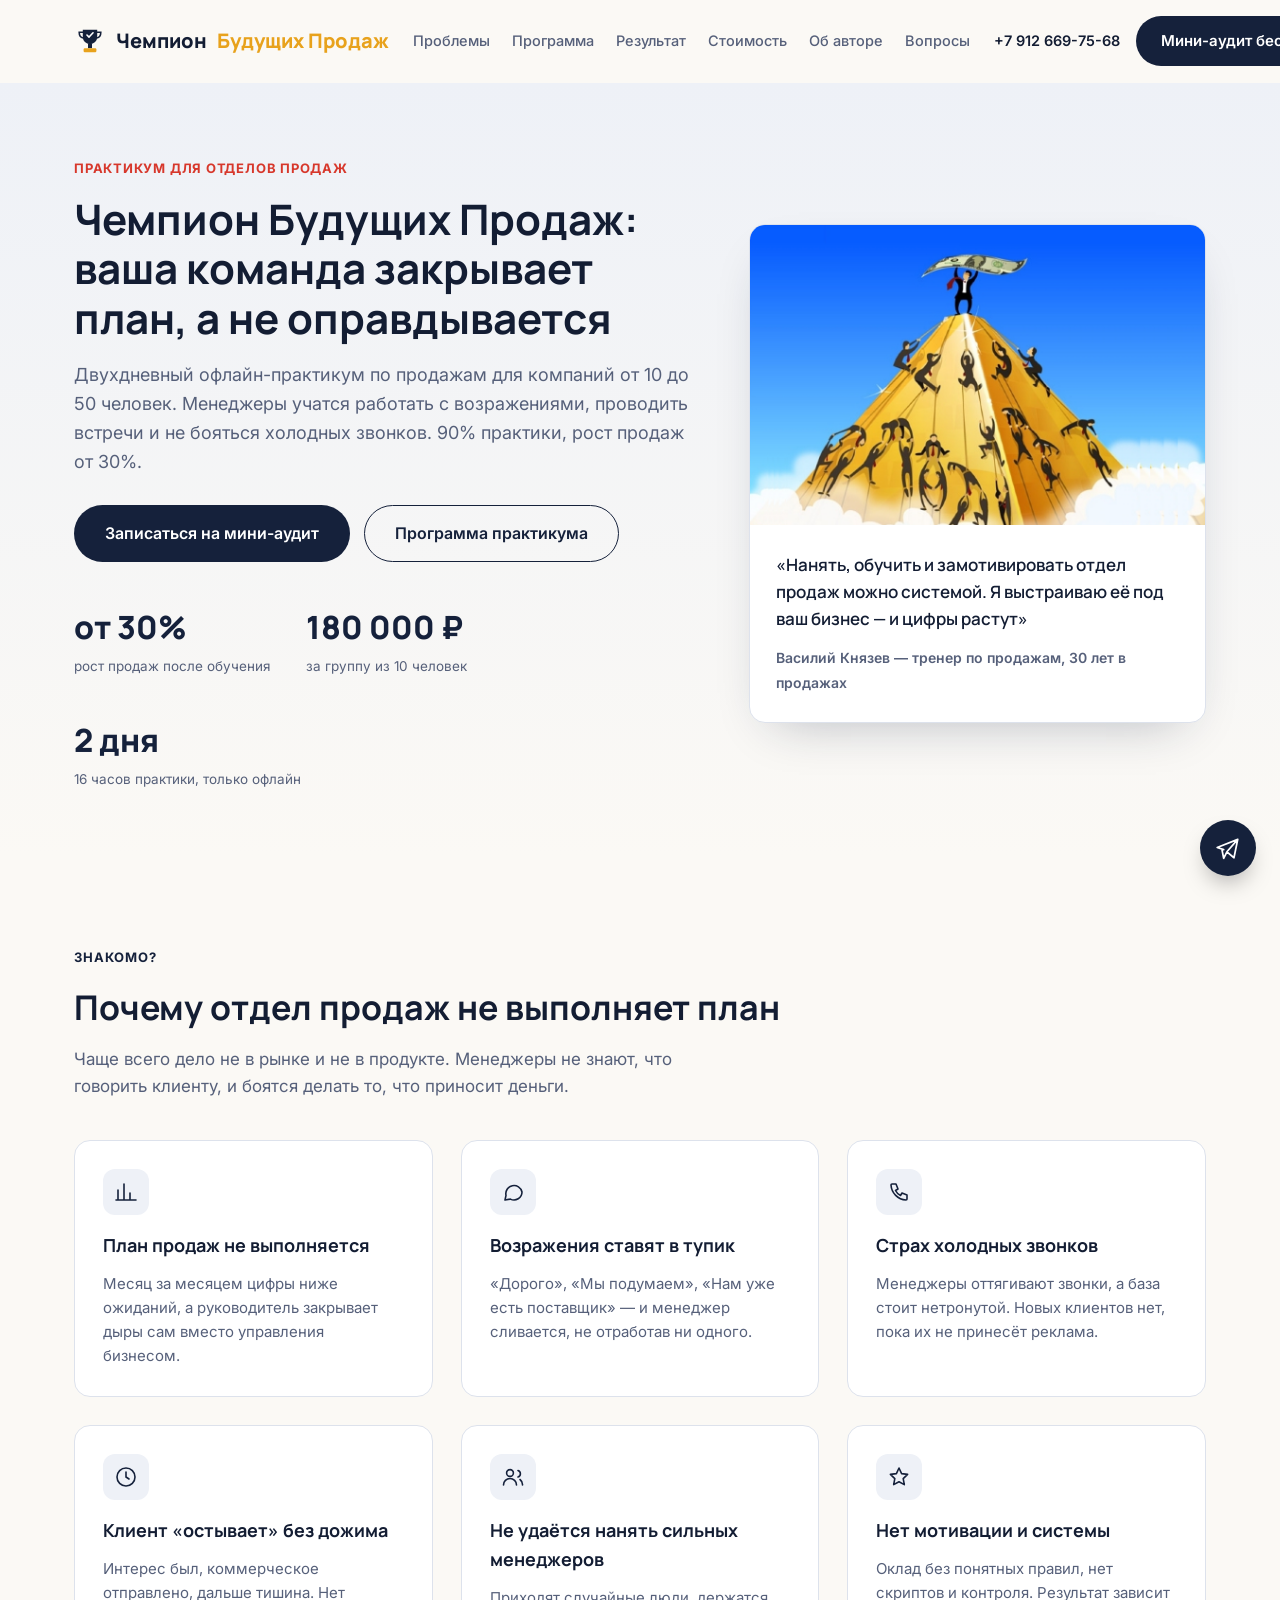
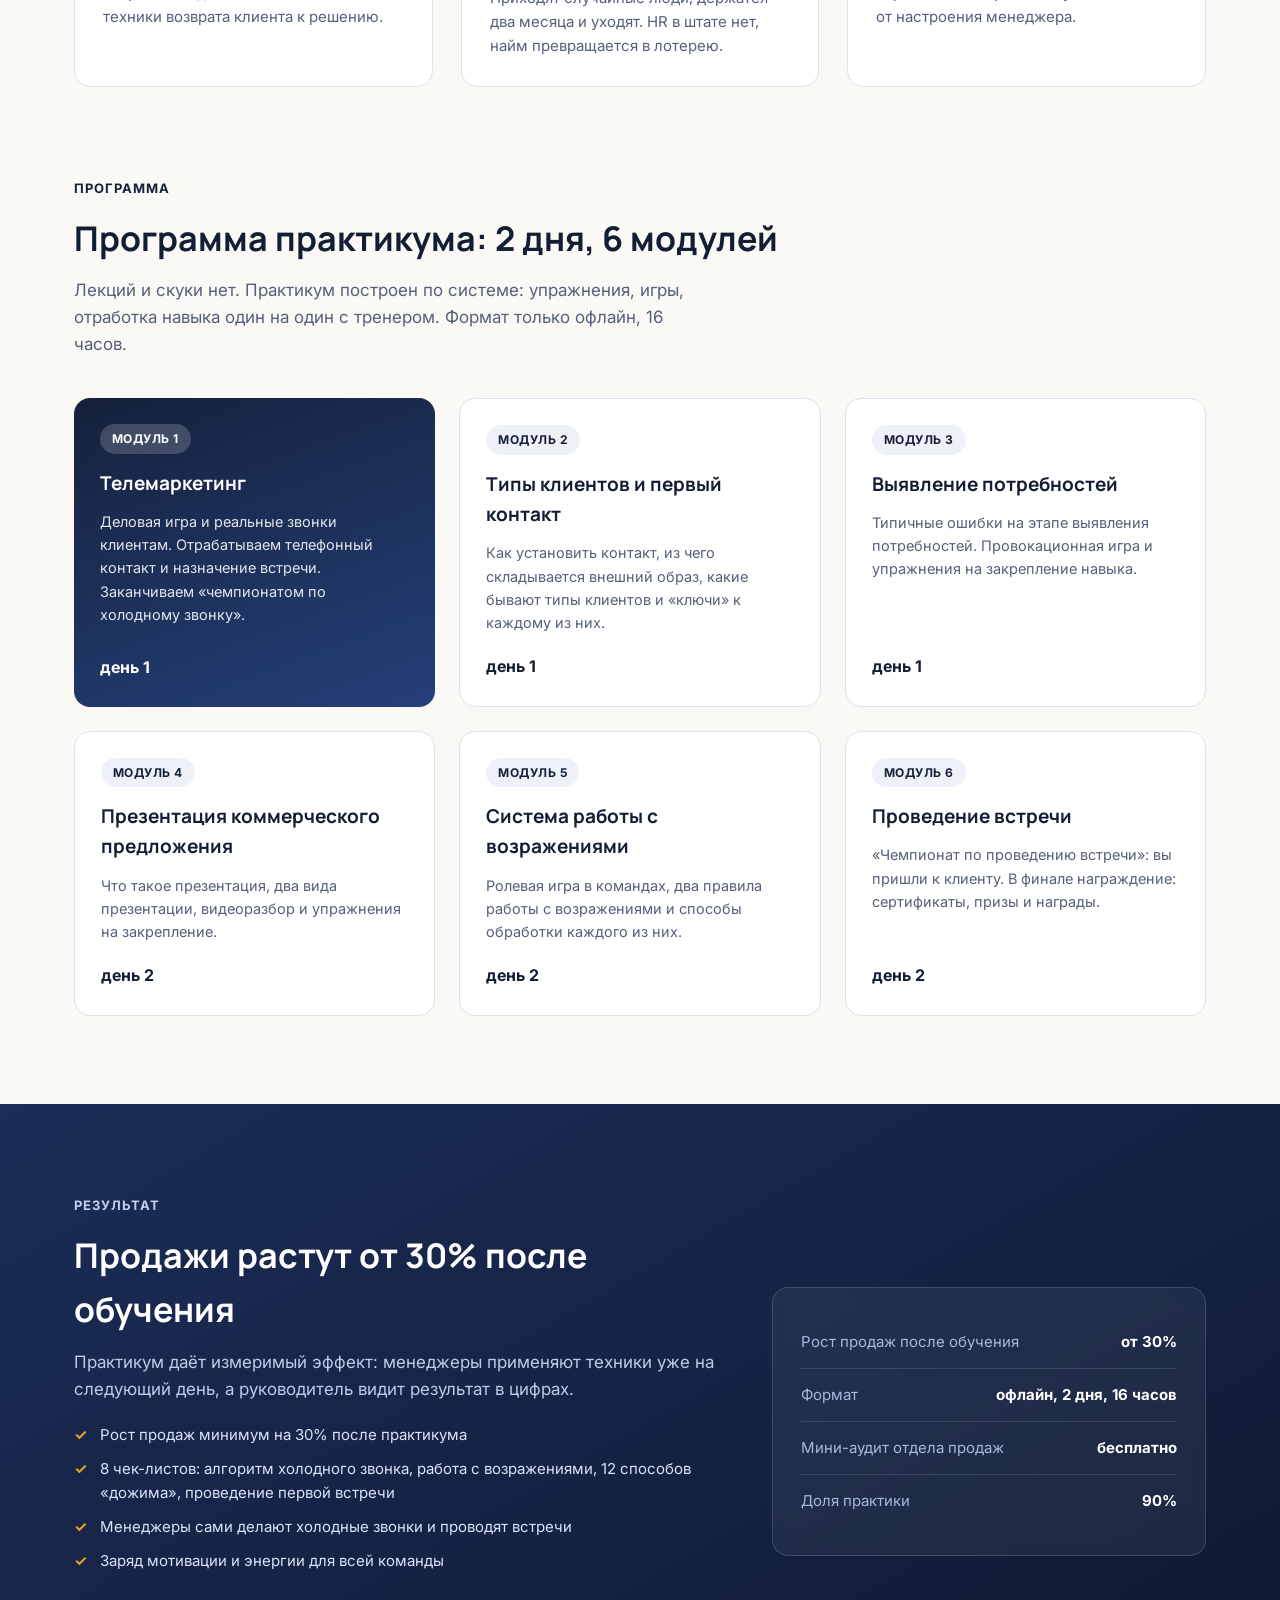
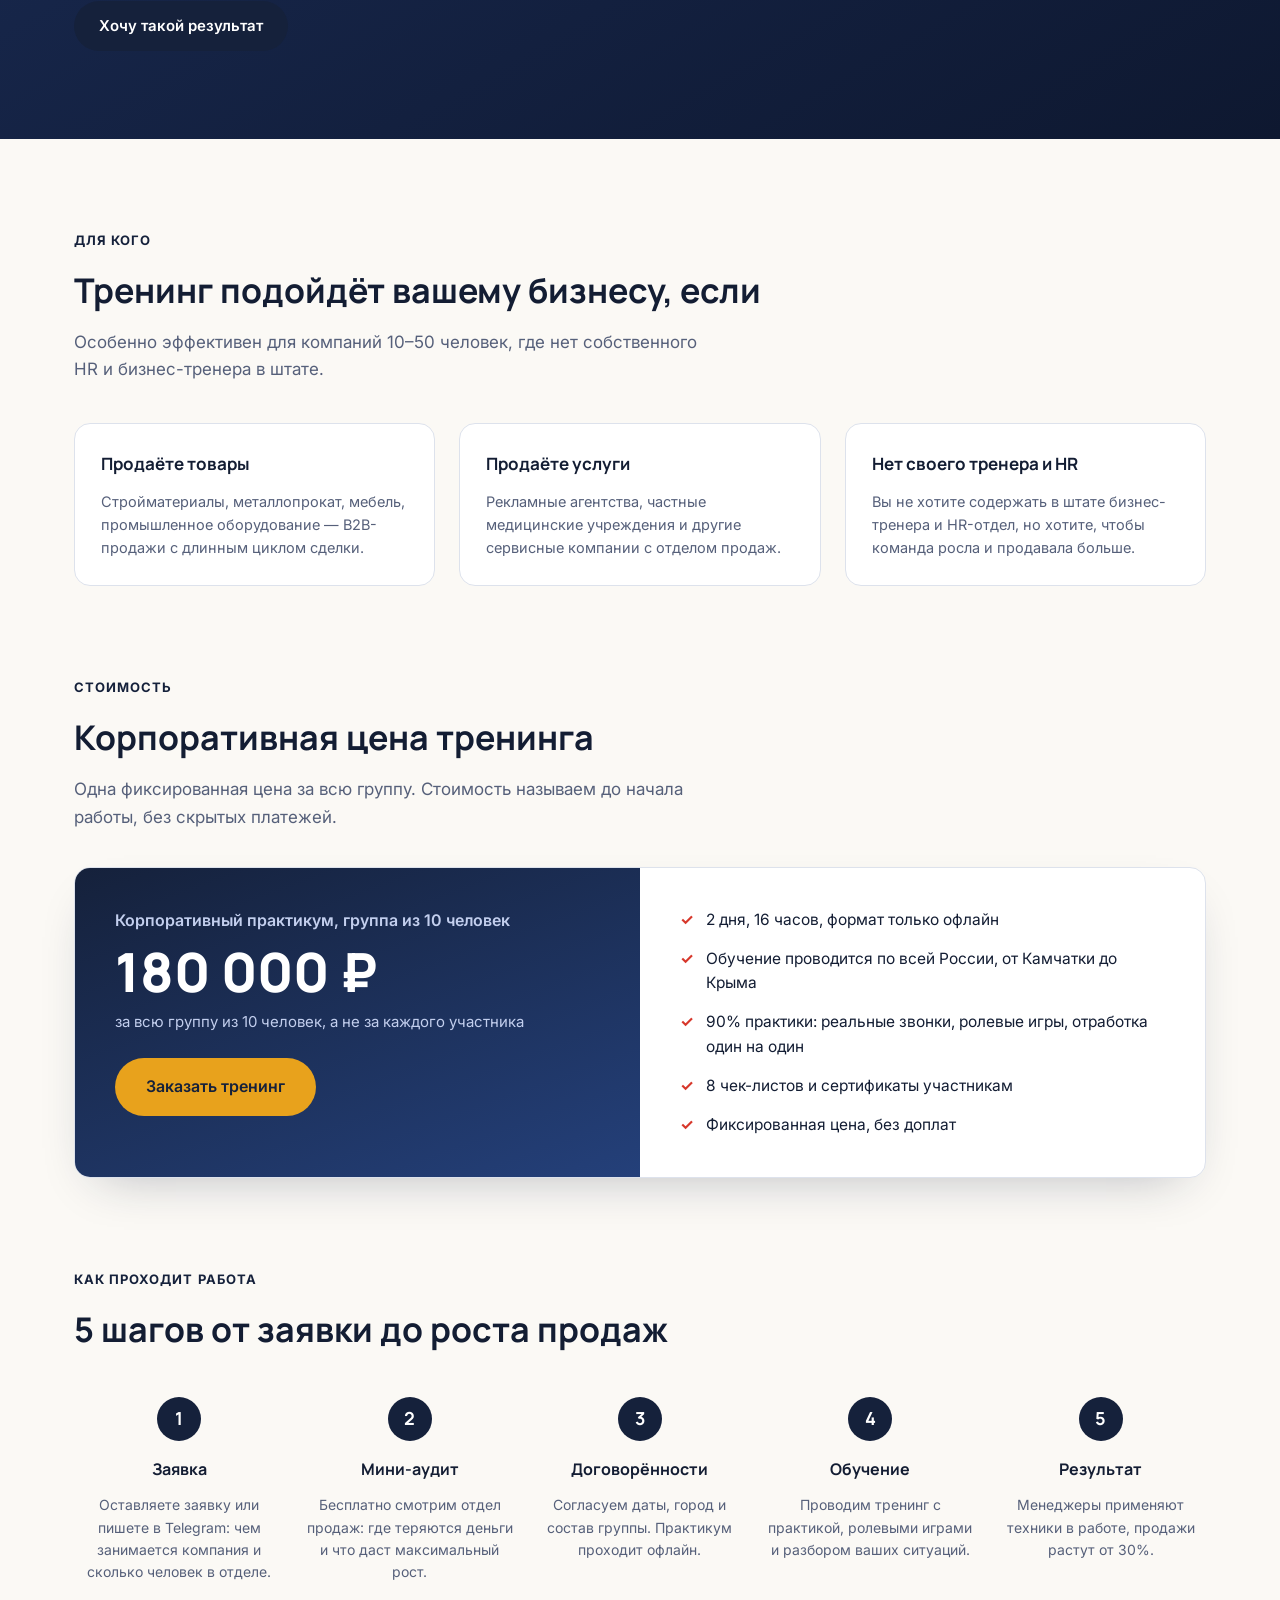
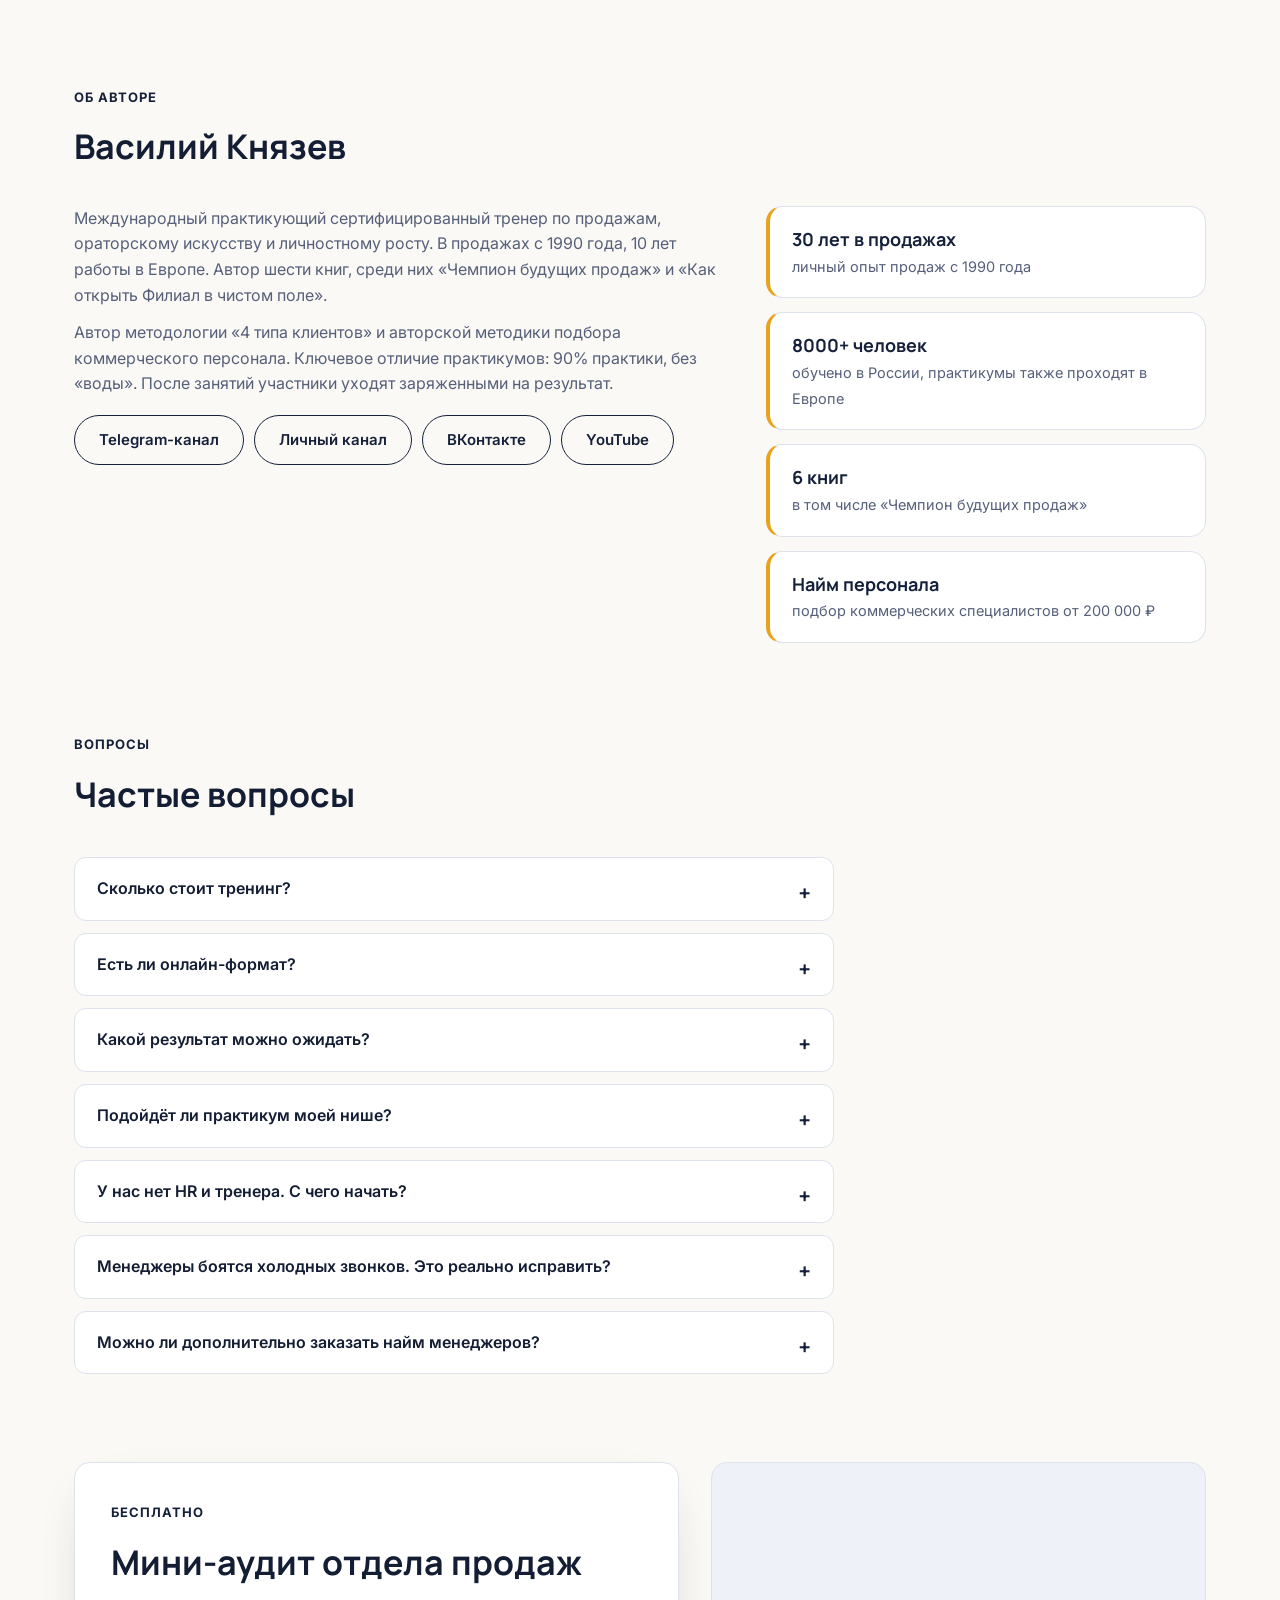
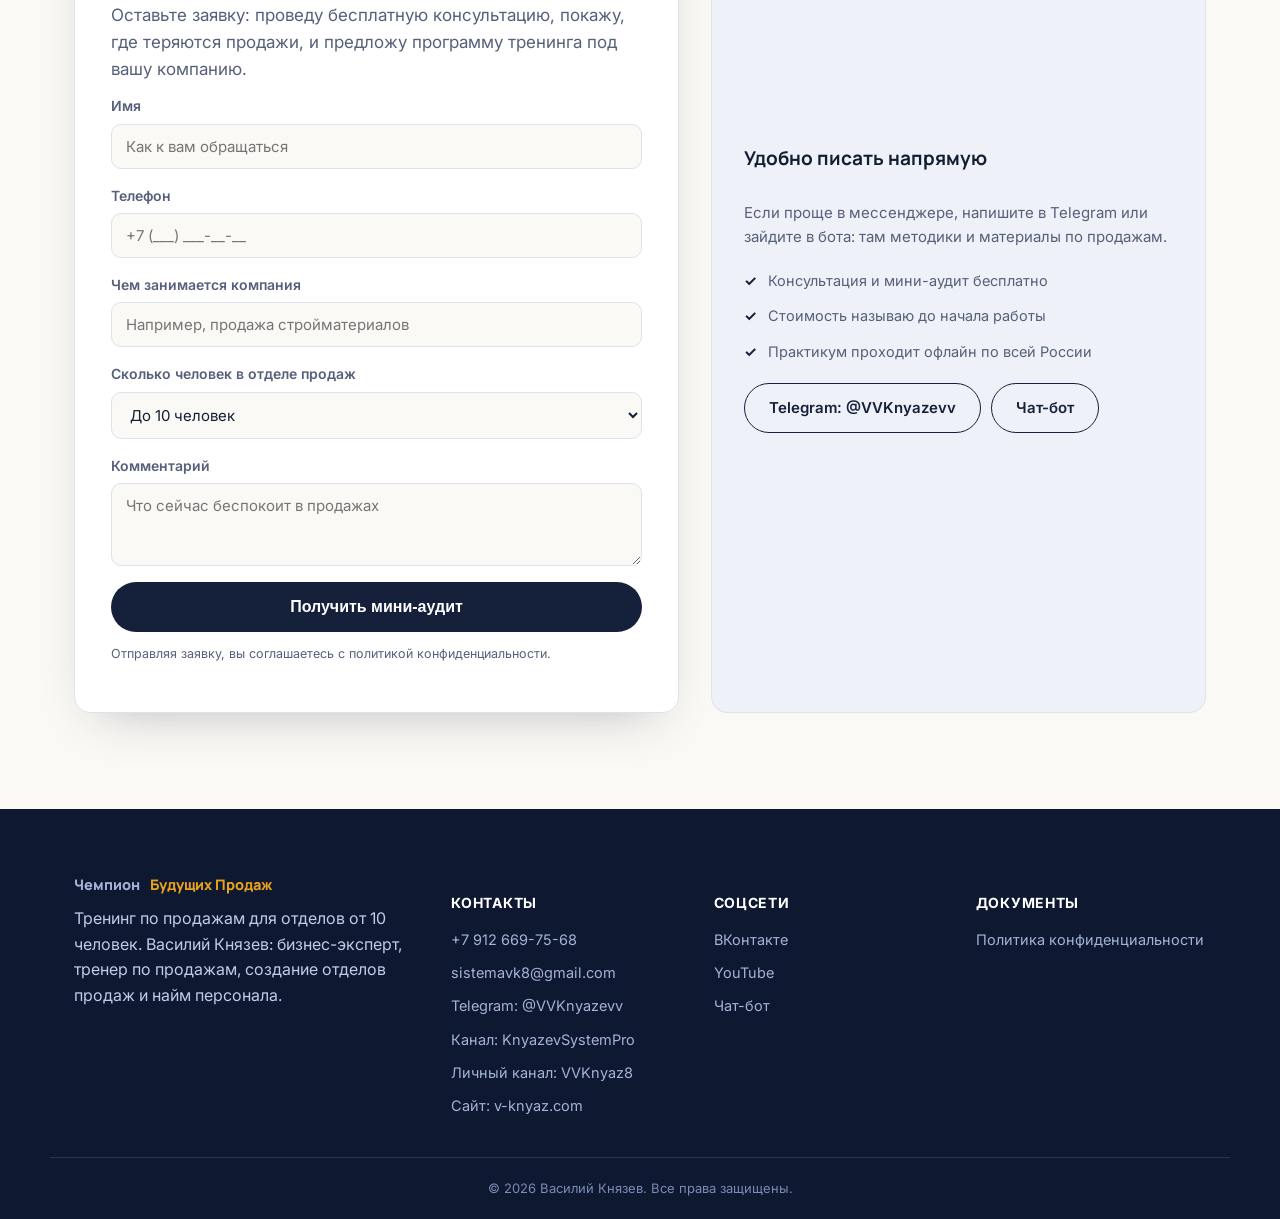
==== index.html @ bb43a5da "Правки клиента: программа, формат, контакты, фото" ====
<!DOCTYPE html>
<html lang="ru">
<head>
<meta charset="UTF-8">
<meta name="viewport" content="width=device-width, initial-scale=1.0">
<title>Чемпион Будущих Продаж — тренинг по продажам для отдела продаж | Василий Князев</title>
<meta name="description" content="Практикум «Чемпион Будущих Продаж» Василия Князева: 2 дня, 16 часов, офлайн, 90% практики. Холодные звонки, возражения, дожим, проведение встречи. Рост продаж от 30%. 180 000 ₽ за группу из 10 человек. Тренер с 30-летним опытом в продажах, обучено более 8000 человек.">
<link rel="preconnect" href="https://fonts.googleapis.com">
<link rel="preconnect" href="https://fonts.gstatic.com" crossorigin>
<link href="https://fonts.googleapis.com/css2?family=Manrope:wght@600;700;800&family=Inter:wght@400;500;600;700;800&display=swap" rel="stylesheet">
<link rel="stylesheet" href="styles.css">
</head>
<body>

<header class="header" id="header">
  <div class="header__inner container">
    <a href="#" class="logo">
      <svg class="logo__mark" viewBox="0 0 40 40" width="32" height="32" fill="none">
        <path d="M11 6h18v9a9 9 0 01-18 0V6z" fill="currentColor"/>
        <path d="M11 9H6.5c0 4 1.7 6.6 5 7.3M29 9h4.5c0 4-1.7 6.6-5 7.3" stroke="currentColor" stroke-width="2" stroke-linecap="round"/>
        <rect x="17.5" y="23" width="5" height="6" fill="currentColor"/>
        <rect x="12" y="29" width="16" height="5" rx="1.5" fill="#e8a21c"/>
        <path d="M16.2 12.5l2.6 2.6 5-5.4" stroke="#fff" stroke-width="2" stroke-linecap="round" stroke-linejoin="round"/>
      </svg>
      Чемпион <span>Будущих Продаж</span>
    </a>
    <nav class="nav" id="nav">
      <a href="#pain">Проблемы</a>
      <a href="#program">Программа</a>
      <a href="#result">Результат</a>
      <a href="#price">Стоимость</a>
      <a href="#author">Об авторе</a>
      <a href="#faq">Вопросы</a>
    </nav>
    <div class="header__actions">
      <a href="https://t.me/VVKnyazevv" target="_blank" rel="noopener" class="header__phone">+7 912 669-75-68</a>
      <a href="#form" class="btn btn--primary">Мини-аудит бесплатно</a>
      <button class="burger" id="burger" aria-label="Меню"><span></span><span></span><span></span></button>
    </div>
  </div>
</header>

<main>

  <section class="hero">
    <div class="container hero__inner">
      <div class="hero__text">
        <span class="eyebrow">Практикум для отделов продаж</span>
        <h1>Чемпион Будущих Продаж: ваша команда закрывает план, а не оправдывается</h1>
        <p class="hero__lead">Двухдневный офлайн-практикум по продажам для компаний от 10 до 50 человек. Менеджеры учатся работать с возражениями, проводить встречи и не бояться холодных звонков. 90% практики, рост продаж от 30%.</p>
        <div class="hero__cta">
          <a href="#form" class="btn btn--primary btn--lg">Записаться на мини-аудит</a>
          <a href="#program" class="btn btn--ghost btn--lg">Программа практикума</a>
        </div>
        <div class="hero__stats">
          <div class="stat"><span class="stat__num">от 30%</span><span class="stat__label">рост продаж после обучения</span></div>
          <div class="stat"><span class="stat__num">180 000 ₽</span><span class="stat__label">за группу из 10 человек</span></div>
          <div class="stat"><span class="stat__num">2 дня</span><span class="stat__label">16 часов практики, только офлайн</span></div>
        </div>
      </div>
      <div class="hero__card">
        <div class="hero__card-photo">
          <img src="pyramid.png" alt="Чемпион на вершине: практикум Чемпион Будущих Продаж" width="961" height="697">
        </div>
        <div class="hero__card-body">
          <p class="hero__card-quote">«Нанять, обучить и замотивировать отдел продаж можно системой. Я выстраиваю её под ваш бизнес — и цифры растут»</p>
          <span class="hero__card-name">Василий Князев — тренер по продажам, 30 лет в продажах</span>
        </div>
      </div>
    </div>
  </section>

  <section class="adv-section" id="pain">
    <div class="container">
      <span class="section-tag">Знакомо?</span>
      <h2>Почему отдел продаж не выполняет план</h2>
      <p class="section-lead">Чаще всего дело не в рынке и не в продукте. Менеджеры не знают, что говорить клиенту, и боятся делать то, что приносит деньги.</p>
      <div class="adv-grid">
        <div class="adv">
          <div class="adv__icon"><svg viewBox="0 0 24 24" fill="none"><path d="M4 20V10M10 20V4M16 20v-7M22 20H2" stroke="currentColor" stroke-width="1.6" stroke-linecap="round"/></svg></div>
          <h3>План продаж не выполняется</h3>
          <p>Месяц за месяцем цифры ниже ожиданий, а руководитель закрывает дыры сам вместо управления бизнесом.</p>
        </div>
        <div class="adv">
          <div class="adv__icon"><svg viewBox="0 0 24 24" fill="none"><path d="M21 12a8 8 0 01-11.6 7.1L4 20l1-4.6A8 8 0 1121 12z" stroke="currentColor" stroke-width="1.6" stroke-linejoin="round"/></svg></div>
          <h3>Возражения ставят в тупик</h3>
          <p>«Дорого», «Мы подумаем», «Нам уже есть поставщик» — и менеджер сливается, не отработав ни одного.</p>
        </div>
        <div class="adv">
          <div class="adv__icon"><svg viewBox="0 0 24 24" fill="none"><path d="M5 4h4l2 5-2.5 1.5a11 11 0 005 5L15 13l5 2v4a1 1 0 01-1 1A16 16 0 014 5a1 1 0 011-1z" stroke="currentColor" stroke-width="1.6" stroke-linejoin="round"/></svg></div>
          <h3>Страх холодных звонков</h3>
          <p>Менеджеры оттягивают звонки, а база стоит нетронутой. Новых клиентов нет, пока их не принесёт реклама.</p>
        </div>
        <div class="adv">
          <div class="adv__icon"><svg viewBox="0 0 24 24" fill="none"><circle cx="12" cy="12" r="9" stroke="currentColor" stroke-width="1.6"/><path d="M12 7v5l3 2" stroke="currentColor" stroke-width="1.6" stroke-linecap="round"/></svg></div>
          <h3>Клиент «остывает» без дожима</h3>
          <p>Интерес был, коммерческое отправлено, дальше тишина. Нет техники возврата клиента к решению.</p>
        </div>
        <div class="adv">
          <div class="adv__icon"><svg viewBox="0 0 24 24" fill="none"><circle cx="9" cy="8" r="3.4" stroke="currentColor" stroke-width="1.6"/><path d="M2.5 20a6.5 6.5 0 0113 0M17 5.5a3.4 3.4 0 010 6.5M19 14.5A6.5 6.5 0 0121.5 20" stroke="currentColor" stroke-width="1.6" stroke-linecap="round"/></svg></div>
          <h3>Не удаётся нанять сильных менеджеров</h3>
          <p>Приходят случайные люди, держатся два месяца и уходят. HR в штате нет, найм превращается в лотерею.</p>
        </div>
        <div class="adv">
          <div class="adv__icon"><svg viewBox="0 0 24 24" fill="none"><path d="M12 3l2.6 5.6 6 .8-4.4 4.2 1.1 6-5.3-2.9L6.7 19.6l1.1-6L3.4 9.4l6-.8L12 3z" stroke="currentColor" stroke-width="1.6" stroke-linejoin="round"/></svg></div>
          <h3>Нет мотивации и системы</h3>
          <p>Оклад без понятных правил, нет скриптов и контроля. Результат зависит от настроения менеджера.</p>
        </div>
      </div>
    </div>
  </section>

  <section class="services" id="program">
    <div class="container">
      <span class="section-tag">Программа</span>
      <h2>Программа практикума: 2 дня, 6 модулей</h2>
      <p class="section-lead">Лекций и скуки нет. Практикум построен по системе: упражнения, игры, отработка навыка один на один с тренером. Формат только офлайн, 16 часов.</p>
      <div class="services-grid">
        <div class="service service--accent">
          <span class="service__badge">Модуль 1</span>
          <h3>Телемаркетинг</h3>
          <p>Деловая игра и реальные звонки клиентам. Отрабатываем телефонный контакт и назначение встречи. Заканчиваем «чемпионатом по холодному звонку».</p>
          <span class="service__price">день 1</span>
        </div>
        <div class="service">
          <span class="service__badge">Модуль 2</span>
          <h3>Типы клиентов и первый контакт</h3>
          <p>Как установить контакт, из чего складывается внешний образ, какие бывают типы клиентов и «ключи» к каждому из них.</p>
          <span class="service__price">день 1</span>
        </div>
        <div class="service">
          <span class="service__badge">Модуль 3</span>
          <h3>Выявление потребностей</h3>
          <p>Типичные ошибки на этапе выявления потребностей. Провокационная игра и упражнения на закрепление навыка.</p>
          <span class="service__price">день 1</span>
        </div>
        <div class="service">
          <span class="service__badge">Модуль 4</span>
          <h3>Презентация коммерческого предложения</h3>
          <p>Что такое презентация, два вида презентации, видеоразбор и упражнения на закрепление.</p>
          <span class="service__price">день 2</span>
        </div>
        <div class="service">
          <span class="service__badge">Модуль 5</span>
          <h3>Система работы с возражениями</h3>
          <p>Ролевая игра в командах, два правила работы с возражениями и способы обработки каждого из них.</p>
          <span class="service__price">день 2</span>
        </div>
        <div class="service">
          <span class="service__badge">Модуль 6</span>
          <h3>Проведение встречи</h3>
          <p>«Чемпионат по проведению встречи»: вы пришли к клиенту. В финале награждение: сертификаты, призы и награды.</p>
          <span class="service__price">день 2</span>
        </div>
      </div>
    </div>
  </section>

  <section class="camp" id="result">
    <div class="container camp__inner">
      <div class="camp__text">
        <span class="section-tag section-tag--light">Результат</span>
        <h2>Продажи растут от 30% после обучения</h2>
        <p class="camp__lead">Практикум даёт измеримый эффект: менеджеры применяют техники уже на следующий день, а руководитель видит результат в цифрах.</p>
        <ul class="camp__list">
          <li>Рост продаж минимум на 30% после практикума</li>
          <li>8 чек-листов: алгоритм холодного звонка, работа с возражениями, 12 способов «дожима», проведение первой встречи</li>
          <li>Менеджеры сами делают холодные звонки и проводят встречи</li>
          <li>Заряд мотивации и энергии для всей команды</li>
        </ul>
        <a href="#form" class="btn btn--primary">Хочу такой результат</a>
      </div>
      <div class="camp__card">
        <div class="camp__card-row"><span>Рост продаж после обучения</span><strong>от 30%</strong></div>
        <div class="camp__card-row"><span>Формат</span><strong>офлайн, 2 дня, 16 часов</strong></div>
        <div class="camp__card-row"><span>Мини-аудит отдела продаж</span><strong>бесплатно</strong></div>
        <div class="camp__card-row"><span>Доля практики</span><strong>90%</strong></div>
      </div>
    </div>
  </section>

  <section class="process" id="for" style="padding-top:88px">
    <div class="container">
      <span class="section-tag">Для кого</span>
      <h2>Тренинг подойдёт вашему бизнесу, если</h2>
      <p class="section-lead">Особенно эффективен для компаний 10–50 человек, где нет собственного HR и бизнес-тренера в штате.</p>
      <div class="reviews-grid">
        <div class="review">
          <h3>Продаёте товары</h3>
          <p>Стройматериалы, металлопрокат, мебель, промышленное оборудование — B2B-продажи с длинным циклом сделки.</p>
        </div>
        <div class="review">
          <h3>Продаёте услуги</h3>
          <p>Рекламные агентства, частные медицинские учреждения и другие сервисные компании с отделом продаж.</p>
        </div>
        <div class="review">
          <h3>Нет своего тренера и HR</h3>
          <p>Вы не хотите содержать в штате бизнес-тренера и HR-отдел, но хотите, чтобы команда росла и продавала больше.</p>
        </div>
      </div>
    </div>
  </section>

  <section class="price-section" id="price" style="padding-top:0">
    <div class="container">
      <span class="section-tag">Стоимость</span>
      <h2>Корпоративная цена тренинга</h2>
      <p class="section-lead">Одна фиксированная цена за всю группу. Стоимость называем до начала работы, без скрытых платежей.</p>
      <div class="price-box">
        <div class="price-box__main">
          <span class="price-box__label">Корпоративный практикум, группа из 10 человек</span>
          <span class="price-box__sum">180 000 ₽</span>
          <span class="price-box__note">за всю группу из 10 человек, а не за каждого участника</span>
          <a href="#form" class="btn btn--primary btn--lg">Заказать тренинг</a>
        </div>
        <ul class="price-box__list">
          <li>2 дня, 16 часов, формат только офлайн</li>
          <li>Обучение проводится по всей России, от Камчатки до Крыма</li>
          <li>90% практики: реальные звонки, ролевые игры, отработка один на один</li>
          <li>8 чек-листов и сертификаты участникам</li>
          <li>Фиксированная цена, без доплат</li>
        </ul>
      </div>
    </div>
  </section>

  <section class="process" id="process">
    <div class="container">
      <span class="section-tag">Как проходит работа</span>
      <h2>5 шагов от заявки до роста продаж</h2>
      <div class="process-grid">
        <div class="step"><span class="step__num">1</span><h3>Заявка</h3><p>Оставляете заявку или пишете в Telegram: чем занимается компания и сколько человек в отделе.</p></div>
        <div class="step"><span class="step__num">2</span><h3>Мини-аудит</h3><p>Бесплатно смотрим отдел продаж: где теряются деньги и что даст максимальный рост.</p></div>
        <div class="step"><span class="step__num">3</span><h3>Договорённости</h3><p>Согласуем даты, город и состав группы. Практикум проходит офлайн.</p></div>
        <div class="step"><span class="step__num">4</span><h3>Обучение</h3><p>Проводим тренинг с практикой, ролевыми играми и разбором ваших ситуаций.</p></div>
        <div class="step"><span class="step__num">5</span><h3>Результат</h3><p>Менеджеры применяют техники в работе, продажи растут от 30%.</p></div>
      </div>
    </div>
  </section>

  <section class="reviews" id="author">
    <div class="container">
      <span class="section-tag">Об авторе</span>
      <h2>Василий Князев</h2>
      <div class="author">
        <div class="author__text">
          <p>Международный практикующий сертифицированный тренер по продажам, ораторскому искусству и личностному росту. В продажах с 1990 года, 10 лет работы в Европе. Автор шести книг, среди них «Чемпион будущих продаж» и «Как открыть Филиал в чистом поле».</p>
          <p>Автор методологии «4 типа клиентов» и авторской методики подбора коммерческого персонала. Ключевое отличие практикумов: 90% практики, без «воды». После занятий участники уходят заряженными на результат.</p>
          <div class="social">
            <a href="https://t.me/KnyazevSystemPro" target="_blank" rel="noopener" class="btn btn--ghost">Telegram-канал</a>
            <a href="https://t.me/VVKnyaz8" target="_blank" rel="noopener" class="btn btn--ghost">Личный канал</a>
            <a href="https://vk.ru/sistemasalesvk" target="_blank" rel="noopener" class="btn btn--ghost">ВКонтакте</a>
            <a href="https://youtube.com/@sistemasalesvasilyknyazev" target="_blank" rel="noopener" class="btn btn--ghost">YouTube</a>
          </div>
        </div>
        <div class="author__facts">
          <div class="author__fact"><strong>30 лет в продажах</strong><span>личный опыт продаж с 1990 года</span></div>
          <div class="author__fact"><strong>8000+ человек</strong><span>обучено в России, практикумы также проходят в Европе</span></div>
          <div class="author__fact"><strong>6 книг</strong><span>в том числе «Чемпион будущих продаж»</span></div>
          <div class="author__fact"><strong>Найм персонала</strong><span>подбор коммерческих специалистов от 200 000 ₽</span></div>
        </div>
      </div>
    </div>
  </section>

  <section class="faq" id="faq">
    <div class="container">
      <span class="section-tag">Вопросы</span>
      <h2>Частые вопросы</h2>
      <div class="faq__list">
        <details class="faq__item">
          <summary>Сколько стоит тренинг?</summary>
          <p>Корпоративная цена практикума для группы из 10 человек составляет 180 000 ₽ за всю группу. Стоимость фиксируется до старта, дополнительных платежей нет.</p>
        </details>
        <details class="faq__item">
          <summary>Есть ли онлайн-формат?</summary>
          <p>Нет. Практикум проходит только офлайн: 2 дня, 16 часов. Онлайн-формат это другой продукт, мы продаём очное обучение. Проводим по всей России, от Камчатки до Крыма.</p>
        </details>
        <details class="faq__item">
          <summary>Какой результат можно ожидать?</summary>
          <p>После обучения продажи растут от 30%. Точный результат зависит от ниши, продукта и исходного состояния отдела, это мы разбираем на бесплатном мини-аудите.</p>
        </details>
        <details class="faq__item">
          <summary>Подойдёт ли практикум моей нише?</summary>
          <p>Да. Навыки холодных звонков, выявления потребностей, презентации и работы с возражениями нужны в любой сфере: стройматериалы, металлопрокат, мебель, промышленное оборудование, услуги, частная медицина, реклама.</p>
        </details>
        <details class="faq__item">
          <summary>У нас нет HR и тренера. С чего начать?</summary>
          <p>Именно для таких компаний тренинг и сделан. Начните с бесплатной консультации и мини-аудита: покажу, где отдел теряет деньги, и предложу план.</p>
        </details>
        <details class="faq__item">
          <summary>Менеджеры боятся холодных звонков. Это реально исправить?</summary>
          <p>Да. На тренинге разбираем структуру звонка, отрабатываем её на практике и снимаем страх через повторение. Уже после занятий команда начинает звонить сама.</p>
        </details>
        <details class="faq__item">
          <summary>Можно ли дополнительно заказать найм менеджеров?</summary>
          <p>Да. Помимо тренингов, подбираю и нанимаю коммерческий персонал и помогаю создать отдел продаж с нуля. Условия называю на консультации.</p>
        </details>
      </div>
    </div>
  </section>

  <section class="form-section" id="form">
    <div class="container form-section__inner">
      <div class="form-card">
        <span class="section-tag">Бесплатно</span>
        <h2>Мини-аудит отдела продаж</h2>
        <p class="section-lead">Оставьте заявку: проведу бесплатную консультацию, покажу, где теряются продажи, и предложу программу тренинга под вашу компанию.</p>
        <form id="leadForm" class="form">
          <input type="text" name="_gotcha" style="display:none" tabindex="-1" autocomplete="off">
          <label>Имя
            <input type="text" name="name" placeholder="Как к вам обращаться" required>
          </label>
          <label>Телефон
            <input type="tel" name="phone" placeholder="+7 (___) ___-__-__" required>
          </label>
          <label>Чем занимается компания
            <input type="text" name="niche" placeholder="Например, продажа стройматериалов">
          </label>
          <label>Сколько человек в отделе продаж
            <select name="team">
              <option>До 10 человек</option>
              <option>10–20 человек</option>
              <option>20–50 человек</option>
              <option>Больше 50 человек</option>
            </select>
          </label>
          <label>Комментарий
            <textarea name="comment" placeholder="Что сейчас беспокоит в продажах" rows="3"></textarea>
          </label>
          <button type="submit" class="btn btn--primary btn--lg">Получить мини-аудит</button>
          <p class="form-note">Отправляя заявку, вы соглашаетесь с <a href="privacy.html">политикой конфиденциальности</a>.</p>
        </form>
      </div>
      <div class="info-card">
        <h3>Удобно писать напрямую</h3>
        <p>Если проще в мессенджере, напишите в Telegram или зайдите в бота: там методики и материалы по продажам.</p>
        <ul class="info-card__list">
          <li>Консультация и мини-аудит бесплатно</li>
          <li>Стоимость называю до начала работы</li>
          <li>Практикум проходит офлайн по всей России</li>
        </ul>
        <div class="social">
          <a href="https://t.me/VVKnyazevv" target="_blank" rel="noopener" class="btn btn--ghost">Telegram: @VVKnyazevv</a>
          <a href="https://t.me/SystemSVK_bot" target="_blank" rel="noopener" class="btn btn--ghost">Чат-бот</a>
        </div>
      </div>
    </div>
  </section>

</main>

<footer class="footer" id="contacts">
  <div class="container footer__inner">
    <div class="footer__col">
      <a href="#" class="logo logo--footer">Чемпион <span>Будущих Продаж</span></a>
      <p>Тренинг по продажам для отделов от 10 человек. Василий Князев: бизнес-эксперт, тренер по продажам, создание отделов продаж и найм персонала.</p>
    </div>
    <div class="footer__col">
      <h4>Контакты</h4>
      <a href="tel:+79126697568">+7 912 669-75-68</a>
      <a href="mailto:sistemavk8@gmail.com">sistemavk8@gmail.com</a>
      <a href="https://t.me/VVKnyazevv" target="_blank" rel="noopener">Telegram: @VVKnyazevv</a>
      <a href="https://t.me/KnyazevSystemPro" target="_blank" rel="noopener">Канал: KnyazevSystemPro</a>
      <a href="https://t.me/VVKnyaz8" target="_blank" rel="noopener">Личный канал: VVKnyaz8</a>
      <a href="https://v-knyaz.com/" target="_blank" rel="noopener">Сайт: v-knyaz.com</a>
    </div>
    <div class="footer__col">
      <h4>Соцсети</h4>
      <a href="https://vk.ru/sistemasalesvk" target="_blank" rel="noopener">ВКонтакте</a>
      <a href="https://youtube.com/@sistemasalesvasilyknyazev" target="_blank" rel="noopener">YouTube</a>
      <a href="https://t.me/SystemSVK_bot" target="_blank" rel="noopener">Чат-бот</a>
    </div>
    <div class="footer__col">
      <h4>Документы</h4>
      <a href="privacy.html">Политика конфиденциальности</a>
    </div>
  </div>
  <div class="footer__bottom container">
    <span>&copy; <span id="year"></span> Василий Князев. Все права защищены.</span>
  </div>
</footer>

<a href="https://t.me/VVKnyazevv" target="_blank" rel="noopener" class="fab" aria-label="Написать в Telegram">
  <svg viewBox="0 0 24 24" fill="none"><path d="M21 4L2 11.5l6 2m13-9.5l-3.5 17L11 15.5m10-11.5L11 15.5m0 0l-3 6-1.5-7.5" stroke="currentColor" stroke-width="1.6" stroke-linecap="round" stroke-linejoin="round"/></svg>
</a>

<script src="script.js"></script>
</body>
</html>
---- styles.css ----
:root {
  --clr-bg: #fbf9f5;
  --clr-bg-alt: #eef1f7;
  --clr-surface: #ffffff;
  --clr-ink: #131d33;
  --clr-ink-soft: #56607a;
  --clr-accent: #24407a;
  --clr-accent-dark: #15213b;
  --clr-gold: #e8a21c;
  --clr-border: #dde2ec;
  --radius: 16px;
  --shadow: 0 20px 50px -25px rgba(21, 33, 59, 0.32);
  --font-head: 'Manrope', sans-serif;
  --font-body: 'Inter', sans-serif;
}

* { box-sizing: border-box; }
html { scroll-behavior: smooth; }
body {
  margin: 0;
  font-family: var(--font-body);
  background: var(--clr-bg);
  color: var(--clr-ink);
  line-height: 1.6;
}
img { max-width: 100%; display: block; }
a { color: inherit; text-decoration: none; }
ul { margin: 0; padding: 0; list-style: none; }
h1, h2, h3 { font-family: var(--font-head); font-weight: 700; margin: 0 0 12px; color: var(--clr-ink); }
p { margin: 0 0 12px; }

.container { max-width: 1180px; margin: 0 auto; padding: 0 24px; }

.btn {
  display: inline-flex; align-items: center; justify-content: center;
  padding: 12px 24px; border-radius: 999px; font-weight: 600; font-size: 15px;
  border: 1px solid transparent; cursor: pointer; transition: transform .18s ease, box-shadow .18s ease, background .18s ease;
  white-space: nowrap;
}
.btn--primary { background: var(--clr-accent-dark); color: #fff; }
.btn--primary:hover { background: var(--clr-accent); transform: translateY(-2px); box-shadow: 0 12px 24px -12px rgba(21,33,59,.55); }
.btn--ghost { background: transparent; color: var(--clr-accent-dark); border-color: var(--clr-accent-dark); }
.btn--ghost:hover { background: var(--clr-accent-dark); color: #fff; }
.btn--lg { padding: 15px 30px; font-size: 16px; }

.section-tag {
  display: inline-block; font-size: 13px; font-weight: 700; letter-spacing: .08em; text-transform: uppercase;
  color: var(--clr-accent-dark); margin-bottom: 12px;
}
.section-tag--light { color: #c3cfee; }
.section-lead { max-width: 640px; color: var(--clr-ink-soft); font-size: 17px; }

/* HEADER */
.header {
  position: sticky; top: 0; z-index: 100; background: rgba(251, 249, 245, .92);
  backdrop-filter: blur(10px); border-bottom: 1px solid transparent; transition: border-color .2s, box-shadow .2s;
}
.header.scrolled { border-color: var(--clr-border); box-shadow: 0 8px 24px -20px rgba(0,0,0,.2); }
.header__inner {
  display: flex; align-items: center; justify-content: space-between; gap: 24px; min-width: 0; padding: 16px 24px;
}
.logo { display: flex; align-items: center; gap: 10px; font-family: var(--font-head); font-size: 20px; font-weight: 800; flex-shrink: 0; color: var(--clr-ink); }
.logo__mark { flex-shrink: 0; color: var(--clr-accent-dark); }
.logo span { color: var(--clr-gold); }
.nav { display: flex; gap: 22px; }
.nav a { font-size: 14.5px; font-weight: 500; color: var(--clr-ink-soft); white-space: nowrap; transition: color .15s; }
.nav a:hover { color: var(--clr-accent-dark); }
.header__actions { display: flex; align-items: center; gap: 16px; flex-shrink: 0; }
.header__phone { font-weight: 600; font-size: 14.5px; white-space: nowrap; }
.burger { display: none; flex-direction: column; gap: 5px; background: none; border: none; cursor: pointer; padding: 4px; }
.burger span { width: 22px; height: 2px; background: var(--clr-ink); border-radius: 2px; }

/* HERO */
.hero { padding: 72px 0 64px; background: linear-gradient(180deg, var(--clr-bg-alt), var(--clr-bg)); }
.hero__inner { display: grid; grid-template-columns: 1.15fr .85fr; gap: 56px; align-items: center; }
.eyebrow { display: inline-block; font-size: 13px; font-weight: 700; letter-spacing: .06em; text-transform: uppercase; color: #d7372b; margin-bottom: 16px; }
.hero h1 { font-size: 42px; line-height: 1.18; margin-bottom: 18px; }
.hero__lead { font-size: 18px; color: var(--clr-ink-soft); margin-bottom: 28px; }
.hero__cta { display: flex; gap: 14px; flex-wrap: wrap; margin-bottom: 40px; }
.hero__stats { display: flex; gap: 36px; flex-wrap: wrap; }
.stat__num { display: block; font-family: var(--font-head); font-size: 32px; font-weight: 800; color: var(--clr-accent-dark); }
.stat__label { font-size: 13.5px; color: var(--clr-ink-soft); }

.hero__card {
  background: var(--clr-surface); border-radius: var(--radius); box-shadow: var(--shadow);
  overflow: hidden; border: 1px solid var(--clr-border);
}
.hero__card-photo {
  height: 220px; display: flex; flex-direction: column; align-items: center; justify-content: center; gap: 14px;
  background: linear-gradient(135deg, var(--clr-accent), var(--clr-accent-dark));
  color: #fff;
}
.hero__logo-mark { flex-shrink: 0; }
.hero__logo-word { font-family: var(--font-head); font-size: 19px; font-weight: 700; letter-spacing: .04em; }
.hero__card-body { padding: 26px; }
.hero__card-quote { font-family: var(--font-head); font-weight: 600; font-size: 17px; color: var(--clr-ink); }
.hero__card-name { font-size: 14px; color: var(--clr-ink-soft); font-weight: 600; }

/* ADVANTAGES */
.adv-section { padding: 88px 0; }
.adv-section h2, .services h2, .price-section h2, .process h2, .reviews h2, .faq h2, .form-section h2 { font-size: 34px; }
.adv-grid { display: grid; grid-template-columns: repeat(3, 1fr); gap: 28px; margin-top: 40px; }
.adv { background: var(--clr-surface); border: 1px solid var(--clr-border); border-radius: var(--radius); padding: 28px; }
.adv__icon { width: 46px; height: 46px; border-radius: 12px; background: var(--clr-bg-alt); color: var(--clr-accent-dark); display: flex; align-items: center; justify-content: center; margin-bottom: 16px; }
.adv__icon svg { width: 24px; height: 24px; }
.adv h3 { font-size: 18px; }
.adv p { color: var(--clr-ink-soft); font-size: 15px; margin: 0; }

/* SERVICES */
.services { padding: 0 0 88px; }
.services-grid { display: grid; grid-template-columns: repeat(3, 1fr); gap: 24px; margin-top: 40px; }
.service { background: var(--clr-surface); border: 1px solid var(--clr-border); border-radius: var(--radius); padding: 26px; display: flex; flex-direction: column; }
.service--accent { background: linear-gradient(160deg, var(--clr-accent-dark), var(--clr-accent)); color: #fff; border: none; }
.service--accent h3, .service--accent .service__price { color: #fff; }
.service--accent .service__badge { background: rgba(255,255,255,.18); color: #fff; }
.service__badge { align-self: flex-start; font-size: 12px; font-weight: 700; text-transform: uppercase; letter-spacing: .04em; background: var(--clr-bg-alt); color: var(--clr-accent-dark); padding: 5px 12px; border-radius: 999px; margin-bottom: 14px; }
.service h3 { font-size: 19px; }
.service p { color: var(--clr-ink-soft); font-size: 14.5px; flex: 1; }
.service--accent p { color: rgba(255,255,255,.88); }
.service__price { font-weight: 700; font-size: 16px; margin-top: 8px; }

/* CAMP (payment model) */
.camp { background: linear-gradient(150deg, #1b2d57, #0e1830); color: #eef2f8; padding: 88px 0; }
.camp__inner { display: grid; grid-template-columns: 1.2fr .8fr; gap: 48px; align-items: center; }
.camp h2 { color: #fff; font-size: 34px; }
.camp__lead { color: #c0cbe6; font-size: 17px; }
.camp__list { margin: 20px 0 28px; display: flex; flex-direction: column; gap: 10px; }
.camp__list li { padding-left: 26px; position: relative; color: #dbe3f6; font-size: 15px; }
.camp__list li::before { content: '✓'; position: absolute; left: 0; color: var(--clr-gold); font-weight: 700; }
.camp__card { background: rgba(255,255,255,.06); border: 1px solid rgba(255,255,255,.15); border-radius: var(--radius); padding: 28px; backdrop-filter: blur(6px); }
.camp__card-row { display: flex; justify-content: space-between; padding: 14px 0; border-bottom: 1px solid rgba(255,255,255,.12); font-size: 15px; }
.camp__card-row:last-child { border-bottom: none; }
.camp__card-row span { color: #a9b8dc; }
.camp__card-row strong { color: #fff; }

/* PRICE */
.price-section { padding: 88px 0; }
.price-table { margin-top: 36px; border: 1px solid var(--clr-border); border-radius: var(--radius); overflow: hidden; background: var(--clr-surface); }
.price-row { display: grid; grid-template-columns: 1.6fr 1.4fr 1.2fr; gap: 12px; padding: 16px 24px; border-bottom: 1px solid var(--clr-border); font-size: 15px; align-items: center; }
.price-row:last-child { border-bottom: none; }
.price-row--head { background: var(--clr-bg-alt); font-weight: 700; font-size: 13px; text-transform: uppercase; letter-spacing: .04em; color: var(--clr-ink-soft); }
.price-row--accent { background: #e8edf8; font-weight: 700; }
.price-row span:last-child { text-align: right; font-weight: 600; }
.price-row--head span:last-child { font-weight: 700; }
.price-note { margin-top: 18px; font-size: 13.5px; color: var(--clr-ink-soft); }

/* PROCESS */
.process { padding: 0 0 88px; }
.process-grid { display: grid; grid-template-columns: repeat(5, 1fr); gap: 20px; margin-top: 40px; }
.step { text-align: center; }
.step__num {
  display: flex; align-items: center; justify-content: center; width: 44px; height: 44px; margin: 0 auto 16px;
  border-radius: 50%; background: var(--clr-accent-dark); color: #fff; font-family: var(--font-head); font-weight: 700; font-size: 18px;
}
.step h3 { font-size: 16px; }
.step p { font-size: 14px; color: var(--clr-ink-soft); }

/* WHO IT'S FOR */
.reviews { padding: 0 0 88px; }
.reviews-grid { display: grid; grid-template-columns: repeat(3, 1fr); gap: 24px; margin-top: 40px; }
.review { background: var(--clr-surface); border: 1px solid var(--clr-border); border-radius: var(--radius); padding: 26px; }
.review h3 { font-size: 17px; }
.review p { color: var(--clr-ink-soft); font-size: 14.5px; margin: 0; }
.reviews__note { margin-top: 20px; font-size: 13px; color: var(--clr-ink-soft); opacity: .8; }

/* FAQ */
.faq { padding: 0 0 88px; }
.faq__list { margin-top: 36px; display: flex; flex-direction: column; gap: 12px; max-width: 760px; }
.faq__item { background: var(--clr-surface); border: 1px solid var(--clr-border); border-radius: 12px; padding: 18px 22px; }
.faq__item summary { cursor: pointer; font-weight: 600; font-size: 16px; list-style: none; position: relative; padding-right: 24px; }
.faq__item summary::-webkit-details-marker { display: none; }
.faq__item summary::after { content: '+'; position: absolute; right: 0; top: 0; font-size: 20px; color: var(--clr-accent-dark); }
.faq__item[open] summary::after { content: '−'; }
.faq__item p { margin-top: 12px; color: var(--clr-ink-soft); font-size: 15px; }

/* FORM */
.form-section { padding: 0 0 96px; }
.form-section__inner { display: grid; grid-template-columns: 1.1fr .9fr; gap: 32px; align-items: stretch; }
.form-card { background: var(--clr-surface); border: 1px solid var(--clr-border); border-radius: var(--radius); padding: 36px; box-shadow: var(--shadow); }
.form { display: flex; flex-direction: column; gap: 16px; margin-top: 8px; }
.form label { display: flex; flex-direction: column; gap: 6px; font-size: 14px; font-weight: 600; color: var(--clr-ink-soft); }
.form input, .form select, .form textarea {
  font-family: var(--font-body); font-size: 15px; padding: 12px 14px; border-radius: 10px; border: 1px solid var(--clr-border);
  background: var(--clr-bg); color: var(--clr-ink); resize: vertical;
}
.form input:focus, .form select:focus, .form textarea:focus { outline: none; border-color: var(--clr-accent-dark); }
.form-note { font-size: 12.5px; color: var(--clr-ink-soft); margin-top: -4px; }
.info-card { border-radius: var(--radius); border: 1px solid var(--clr-border); background: var(--clr-bg-alt); padding: 32px; display: flex; flex-direction: column; justify-content: center; gap: 16px; }
.info-card h3 { font-size: 19px; }
.info-card p { color: var(--clr-ink-soft); font-size: 15px; margin: 0; }
.info-card__list { display: flex; flex-direction: column; gap: 12px; margin-top: 4px; }
.info-card__list li { padding-left: 24px; position: relative; font-size: 14.5px; color: var(--clr-ink-soft); }
.info-card__list li::before { content: '✓'; position: absolute; left: 0; color: var(--clr-accent-dark); font-weight: 700; }

/* FOOTER */
.footer { background: #0e1830; color: #c0cbe6; padding: 64px 0 0; }
.footer__inner { display: grid; grid-template-columns: 1.5fr 1fr 1fr 1fr; gap: 32px; padding-bottom: 40px; }
.footer__col { display: flex; flex-direction: column; gap: 10px; }
.footer__col h4 { color: #fff; font-family: var(--font-body); font-size: 14px; text-transform: uppercase; letter-spacing: .05em; margin-bottom: 4px; }
.footer__col a { color: #a3b2d6; font-size: 14.5px; }
.footer__col a:hover { color: #fff; }
.logo--footer { color: #fff; }
.logo--footer span { color: var(--clr-gold); }
.footer__legal { font-size: 12.5px; color: #7a8bb3; line-height: 1.7; }
.footer__bottom { border-top: 1px solid rgba(255,255,255,.12); padding: 20px 24px; font-size: 13px; color: #7a8bb3; text-align: center; }

/* FAB */
.fab {
  position: fixed; bottom: 24px; right: 24px; width: 56px; height: 56px; border-radius: 50%;
  background: var(--clr-accent-dark); color: #fff; display: flex; align-items: center; justify-content: center;
  box-shadow: 0 12px 24px -8px rgba(0,0,0,.35); z-index: 90; transition: transform .2s;
}
.fab:hover { transform: scale(1.08); }
.fab svg { width: 26px; height: 26px; }

/* REVEAL */
.reveal { opacity: 0; transform: translateY(24px); transition: opacity .6s ease, transform .6s ease; }
.reveal.is-visible { opacity: 1; transform: none; }

/* RESPONSIVE */
@media (max-width: 1180px) {
  .nav { gap: 16px; }
  .nav a { font-size: 14px; }
}
@media (max-width: 1100px) {
  .nav { display: none; }
  .burger { display: flex; }
  .nav.is-open {
    display: flex; flex-direction: column; position: absolute; top: 100%; left: 0; right: 0;
    background: var(--clr-surface); padding: 20px 24px; gap: 16px; border-bottom: 1px solid var(--clr-border);
  }
}
@media (max-width: 900px) {
  .hero__inner { grid-template-columns: 1fr; }
  .hero__card { order: -1; }
  .adv-grid, .services-grid, .reviews-grid { grid-template-columns: repeat(2, 1fr); }
  .process-grid { grid-template-columns: repeat(3, 1fr); }
  .camp__inner { grid-template-columns: 1fr; }
  .form-section__inner { grid-template-columns: 1fr; }
  .footer__inner { grid-template-columns: 1fr 1fr; }
  .price-row { grid-template-columns: 1.6fr 1fr .8fr; font-size: 13.5px; padding: 14px 16px; }
}
@media (max-width: 560px) {
  .header__phone { display: none; }
  .hero h1 { font-size: 30px; }
  .adv-grid, .services-grid, .reviews-grid, .process-grid { grid-template-columns: 1fr; }
  .hero__stats { gap: 24px; }
  .footer__inner { grid-template-columns: 1fr; }
}
@media (max-width: 380px) {
  .logo span { display: none; }
}

.case { margin-top: 28px; background: var(--clr-surface); border: 1px solid var(--clr-border); border-left: 4px solid var(--clr-gold); border-radius: var(--radius); padding: 24px 28px; max-width: 760px; }
.case strong { font-family: var(--font-head); font-size: 22px; color: var(--clr-accent-dark); display: block; margin-bottom: 6px; }
.case p { margin: 0; color: var(--clr-ink-soft); font-size: 15px; }
.social { display: flex; flex-wrap: wrap; gap: 10px; margin-top: 4px; }

.price-box { margin-top: 36px; display: grid; grid-template-columns: 1fr 1fr; gap: 0; background: var(--clr-surface); border: 1px solid var(--clr-border); border-radius: var(--radius); box-shadow: var(--shadow); overflow: hidden; }
.price-box__main { padding: 40px; display: flex; flex-direction: column; align-items: flex-start; gap: 10px; background: linear-gradient(160deg, var(--clr-accent-dark), var(--clr-accent)); color: #fff; }
.price-box__label { font-weight: 600; font-size: 16px; color: #c3cfee; }
.price-box__sum { font-family: var(--font-head); font-size: 54px; font-weight: 800; line-height: 1.05; }
.price-box__note { color: #c3cfee; font-size: 15px; margin-bottom: 14px; }
.price-box__main .btn--primary { background: var(--clr-gold); color: var(--clr-accent-dark); }
.price-box__main .btn--primary:hover { background: #f3b335; }
.price-box__list { padding: 40px; display: flex; flex-direction: column; justify-content: center; gap: 14px; }
.price-box__list li { padding-left: 26px; position: relative; font-size: 15.5px; color: var(--clr-ink); }
.price-box__list li::before { content: '✓'; position: absolute; left: 0; color: #d7372b; font-weight: 700; }
.author { margin-top: 32px; display: grid; grid-template-columns: 1.2fr .8fr; gap: 32px; align-items: start; }
.author__text p { color: var(--clr-ink-soft); font-size: 16px; }
.author__text .social { margin-top: 18px; }
.author__facts { display: flex; flex-direction: column; gap: 14px; }
.author__fact { background: var(--clr-surface); border: 1px solid var(--clr-border); border-left: 4px solid var(--clr-gold); border-radius: var(--radius); padding: 18px 22px; }
.author__fact strong { display: block; font-family: var(--font-head); font-size: 18px; color: var(--clr-accent-dark); }
.author__fact span { color: var(--clr-ink-soft); font-size: 14.5px; }
@media (max-width: 900px) {
  .price-box, .author { grid-template-columns: 1fr; }
  .price-box__main, .price-box__list { padding: 28px; }
  .price-box__sum { font-size: 42px; }
}

.hero__card-photo { padding: 0; height: auto; background: none; }
.hero__card-photo img { width: 100%; height: 300px; object-fit: cover; object-position: center 30%; }
@media (max-width: 560px) { .hero__card-photo img { height: 240px; } }
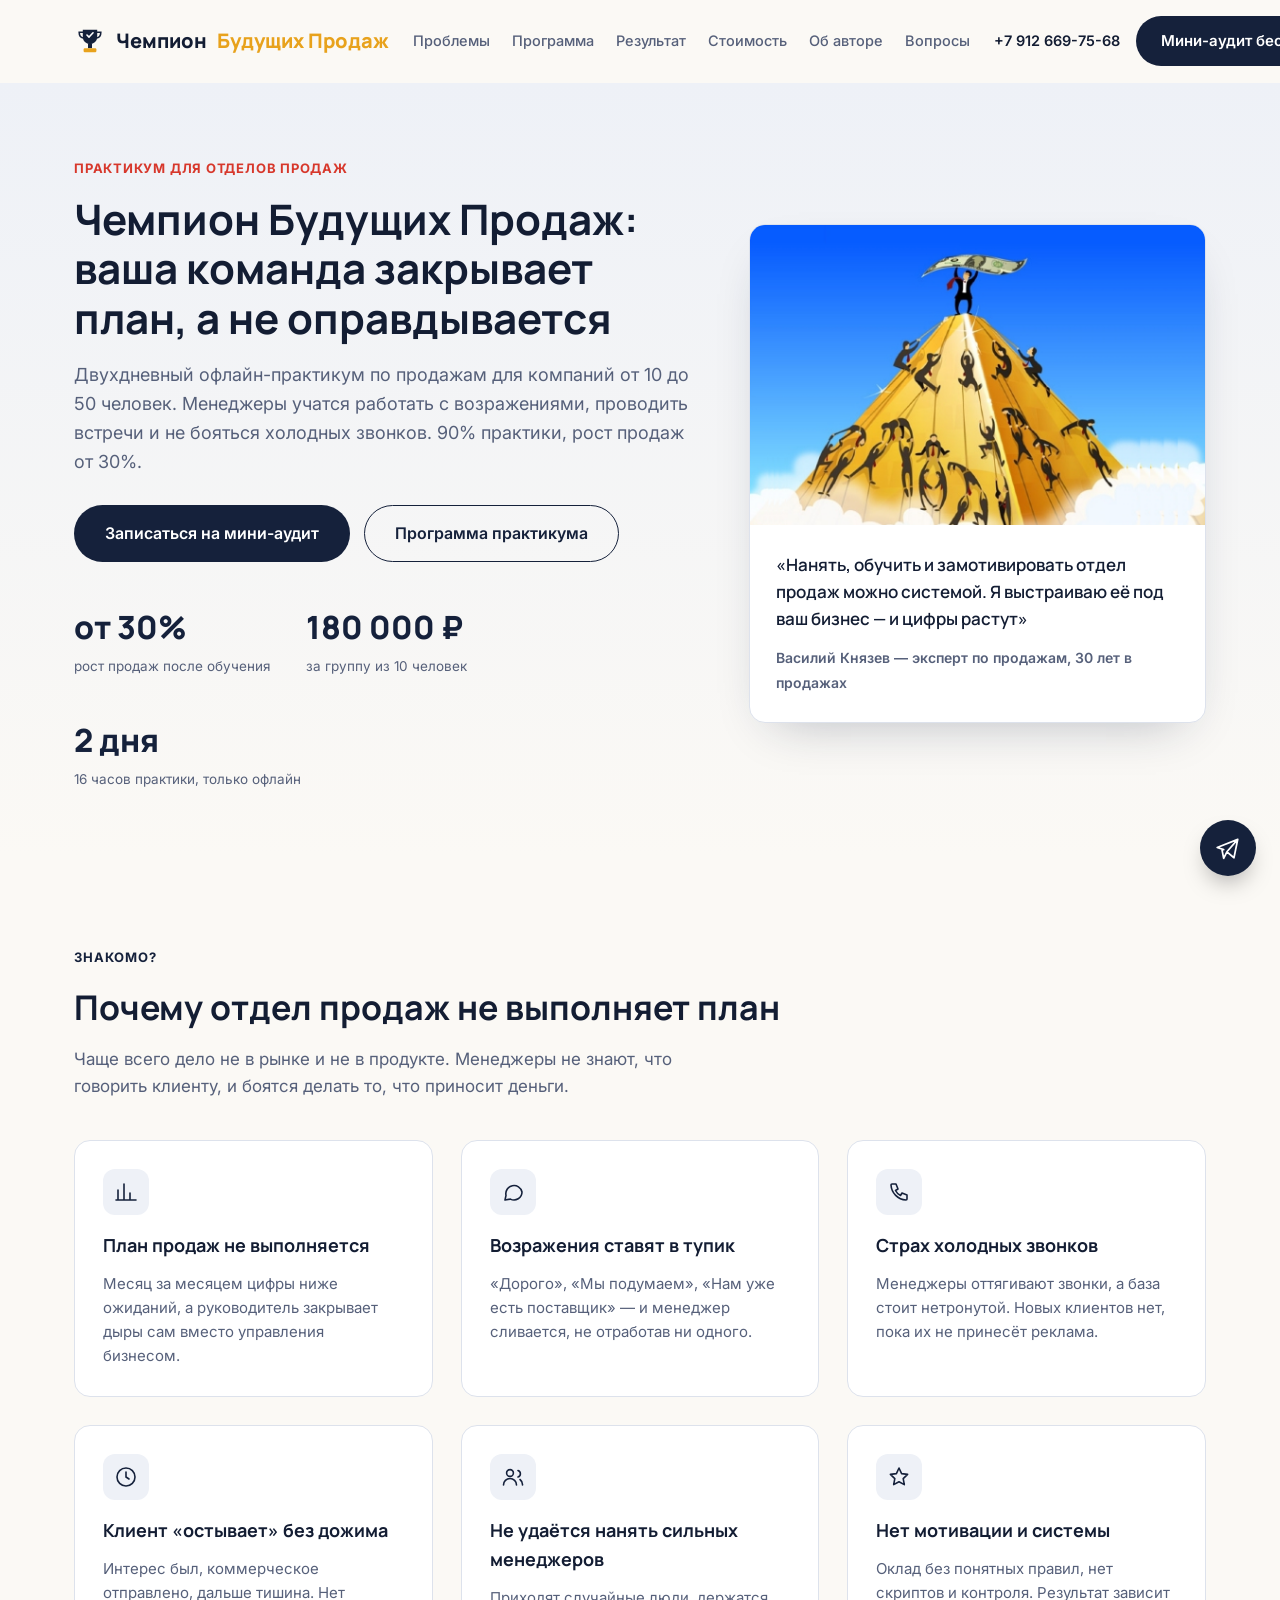
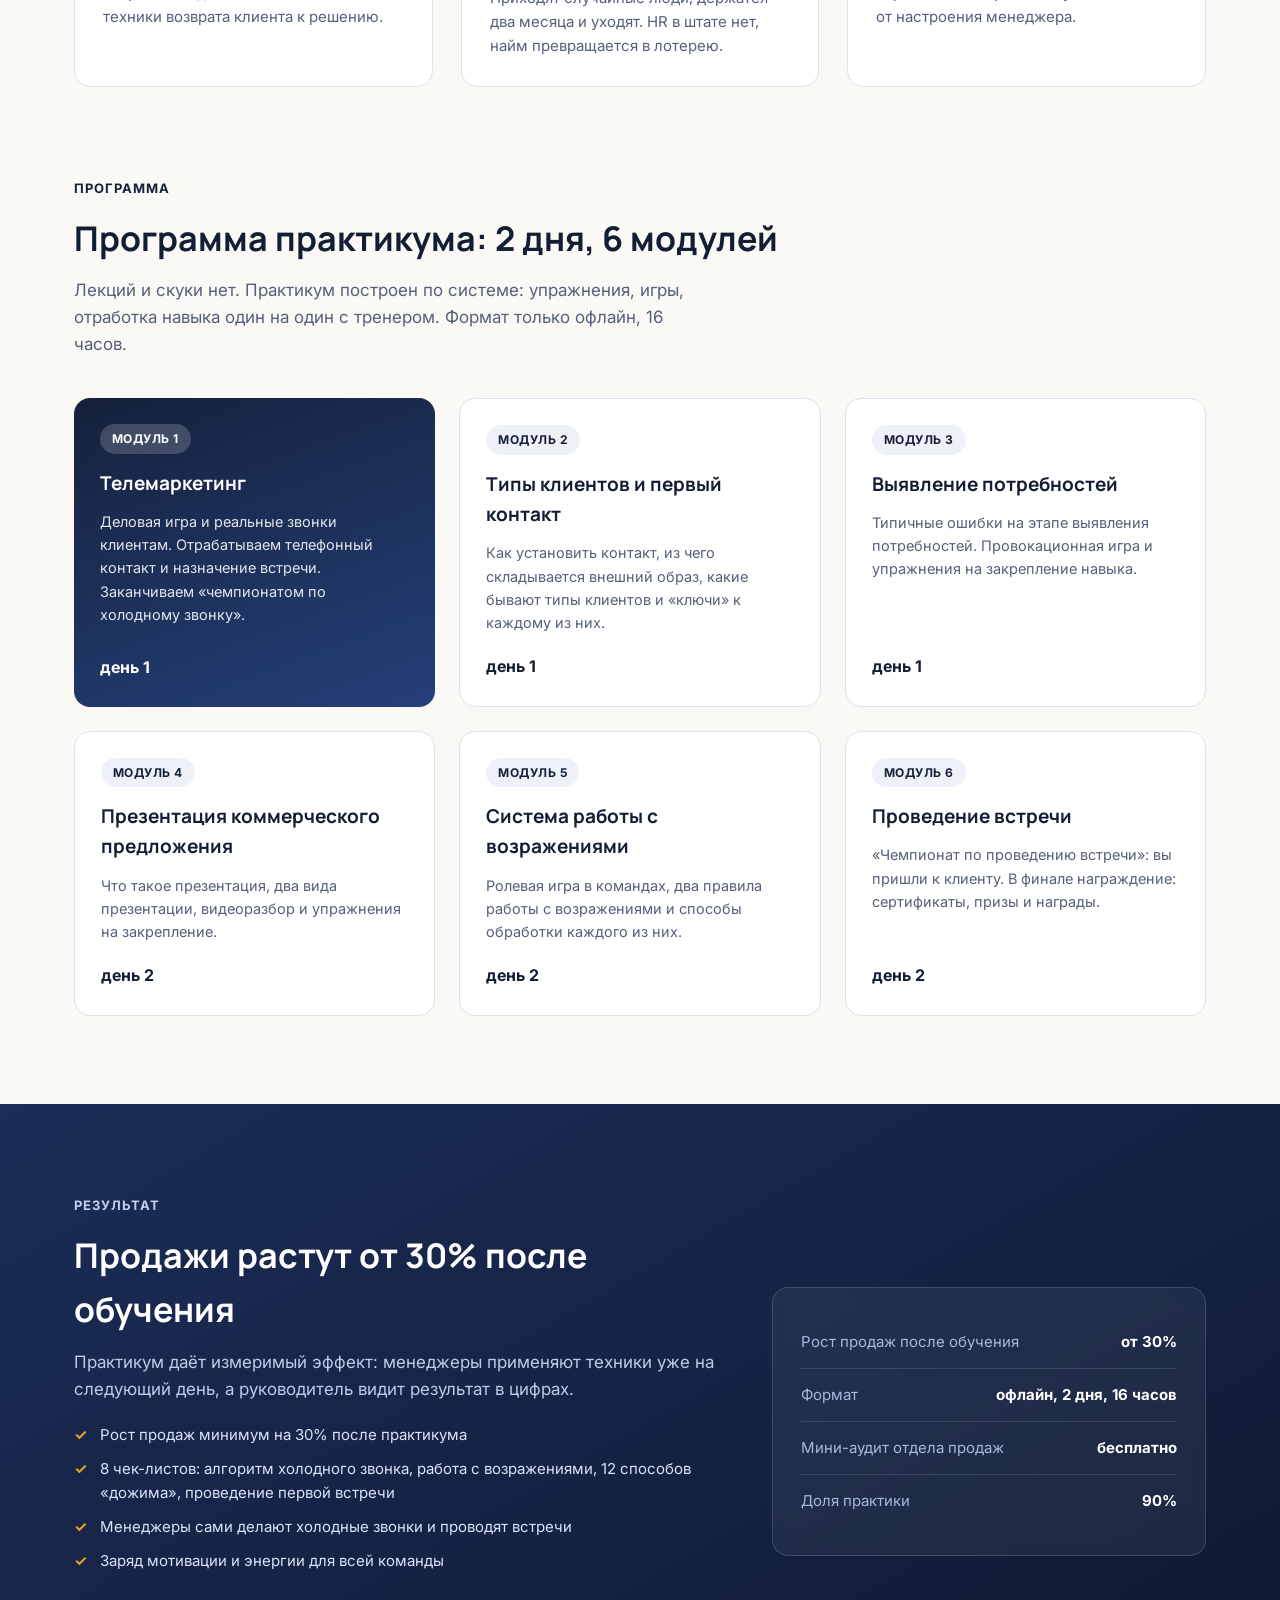
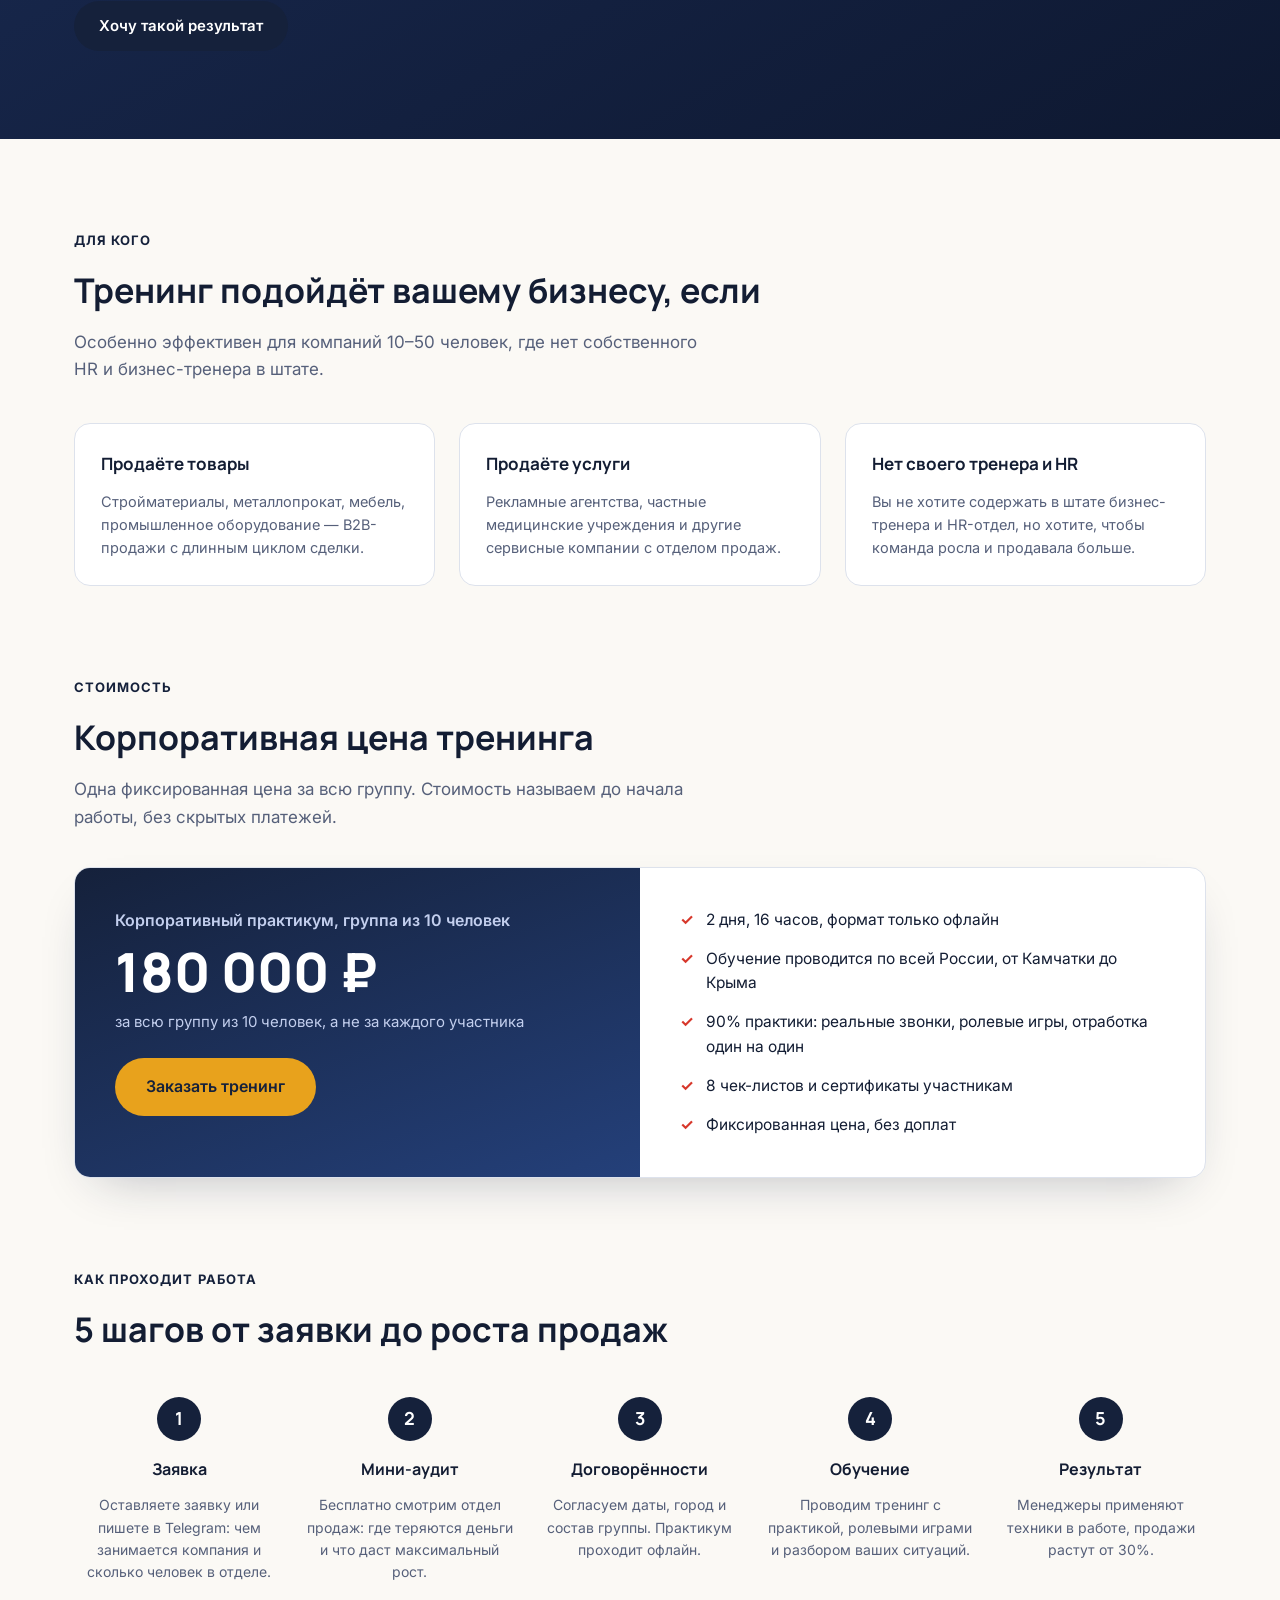
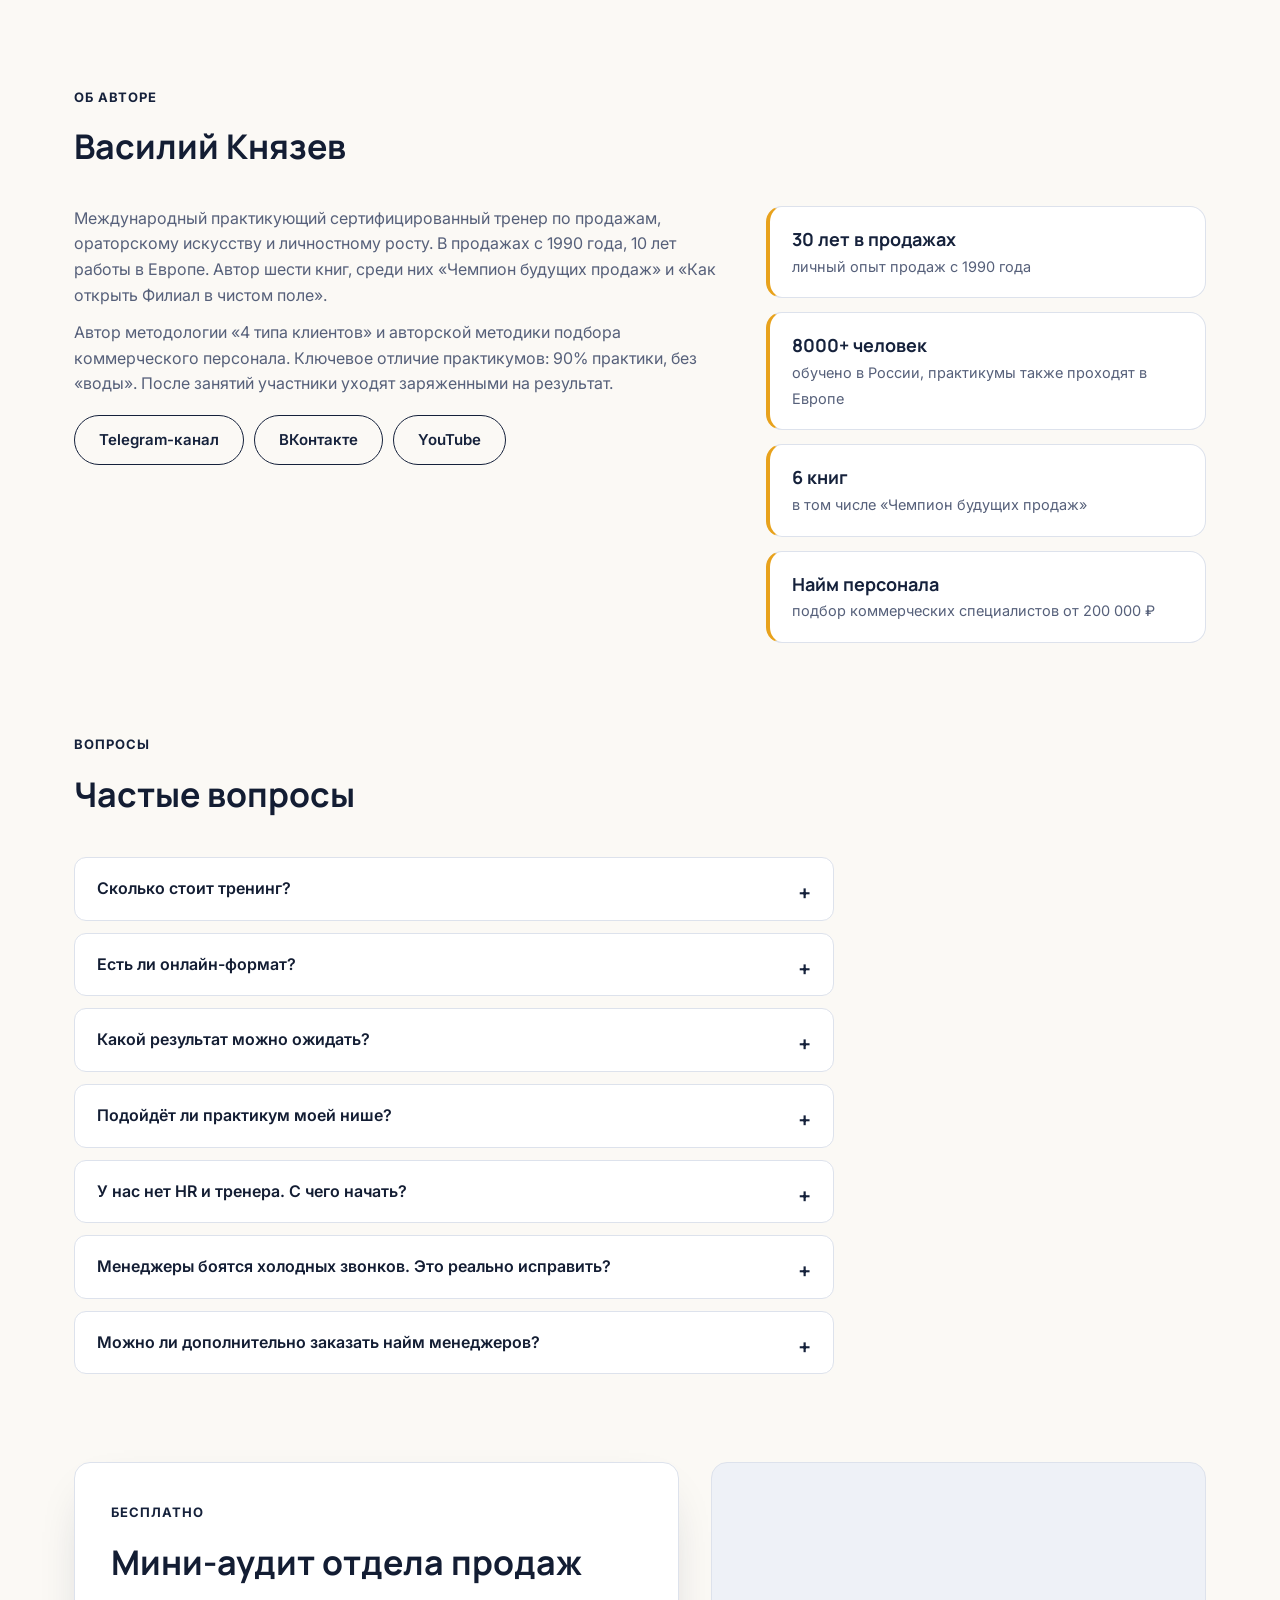
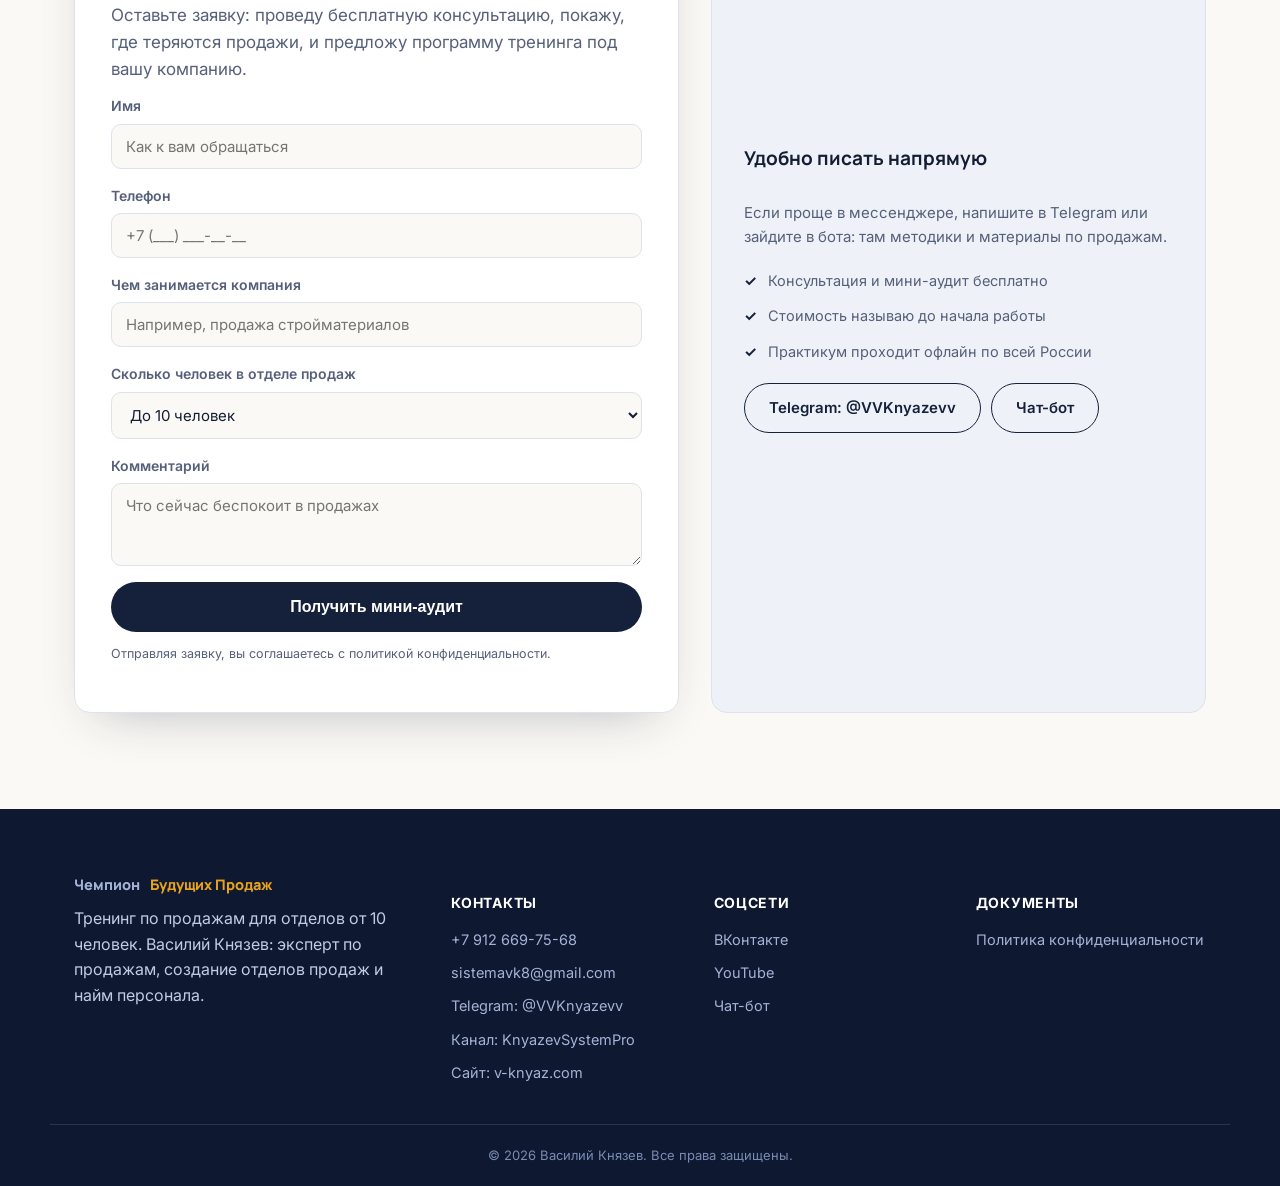
==== commit a55beac6: "Правки клиента: эксперт по продажам, убрана нерабочая ссылка на личный канал" ====
--- a/index.html
+++ b/index.html
@@ -4,7 +4,7 @@
 <meta charset="UTF-8">
 <meta name="viewport" content="width=device-width, initial-scale=1.0">
 <title>Чемпион Будущих Продаж — тренинг по продажам для отдела продаж | Василий Князев</title>
-<meta name="description" content="Практикум «Чемпион Будущих Продаж» Василия Князева: 2 дня, 16 часов, офлайн, 90% практики. Холодные звонки, возражения, дожим, проведение встречи. Рост продаж от 30%. 180 000 ₽ за группу из 10 человек. Тренер с 30-летним опытом в продажах, обучено более 8000 человек.">
+<meta name="description" content="Практикум «Чемпион Будущих Продаж» Василия Князева: 2 дня, 16 часов, офлайн, 90% практики. Холодные звонки, возражения, дожим, проведение встречи. Рост продаж от 30%. 180 000 ₽ за группу из 10 человек. Эксперт по продажам с 30-летним опытом, обучено более 8000 человек.">
 <link rel="preconnect" href="https://fonts.googleapis.com">
 <link rel="preconnect" href="https://fonts.gstatic.com" crossorigin>
 <link href="https://fonts.googleapis.com/css2?family=Manrope:wght@600;700;800&family=Inter:wght@400;500;600;700;800&display=swap" rel="stylesheet">
@@ -64,7 +64,7 @@
         </div>
         <div class="hero__card-body">
           <p class="hero__card-quote">«Нанять, обучить и замотивировать отдел продаж можно системой. Я выстраиваю её под ваш бизнес — и цифры растут»</p>
-          <span class="hero__card-name">Василий Князев — тренер по продажам, 30 лет в продажах</span>
+          <span class="hero__card-name">Василий Князев — эксперт по продажам, 30 лет в продажах</span>
         </div>
       </div>
     </div>
@@ -248,7 +248,6 @@
           <p>Автор методологии «4 типа клиентов» и авторской методики подбора коммерческого персонала. Ключевое отличие практикумов: 90% практики, без «воды». После занятий участники уходят заряженными на результат.</p>
           <div class="social">
             <a href="https://t.me/KnyazevSystemPro" target="_blank" rel="noopener" class="btn btn--ghost">Telegram-канал</a>
-            <a href="https://t.me/VVKnyaz8" target="_blank" rel="noopener" class="btn btn--ghost">Личный канал</a>
             <a href="https://vk.ru/sistemasalesvk" target="_blank" rel="noopener" class="btn btn--ghost">ВКонтакте</a>
             <a href="https://youtube.com/@sistemasalesvasilyknyazev" target="_blank" rel="noopener" class="btn btn--ghost">YouTube</a>
           </div>
@@ -354,7 +353,7 @@
   <div class="container footer__inner">
     <div class="footer__col">
       <a href="#" class="logo logo--footer">Чемпион <span>Будущих Продаж</span></a>
-      <p>Тренинг по продажам для отделов от 10 человек. Василий Князев: бизнес-эксперт, тренер по продажам, создание отделов продаж и найм персонала.</p>
+      <p>Тренинг по продажам для отделов от 10 человек. Василий Князев: эксперт по продажам, создание отделов продаж и найм персонала.</p>
     </div>
     <div class="footer__col">
       <h4>Контакты</h4>
@@ -362,7 +361,6 @@
       <a href="mailto:sistemavk8@gmail.com">sistemavk8@gmail.com</a>
       <a href="https://t.me/VVKnyazevv" target="_blank" rel="noopener">Telegram: @VVKnyazevv</a>
       <a href="https://t.me/KnyazevSystemPro" target="_blank" rel="noopener">Канал: KnyazevSystemPro</a>
-      <a href="https://t.me/VVKnyaz8" target="_blank" rel="noopener">Личный канал: VVKnyaz8</a>
       <a href="https://v-knyaz.com/" target="_blank" rel="noopener">Сайт: v-knyaz.com</a>
     </div>
     <div class="footer__col">
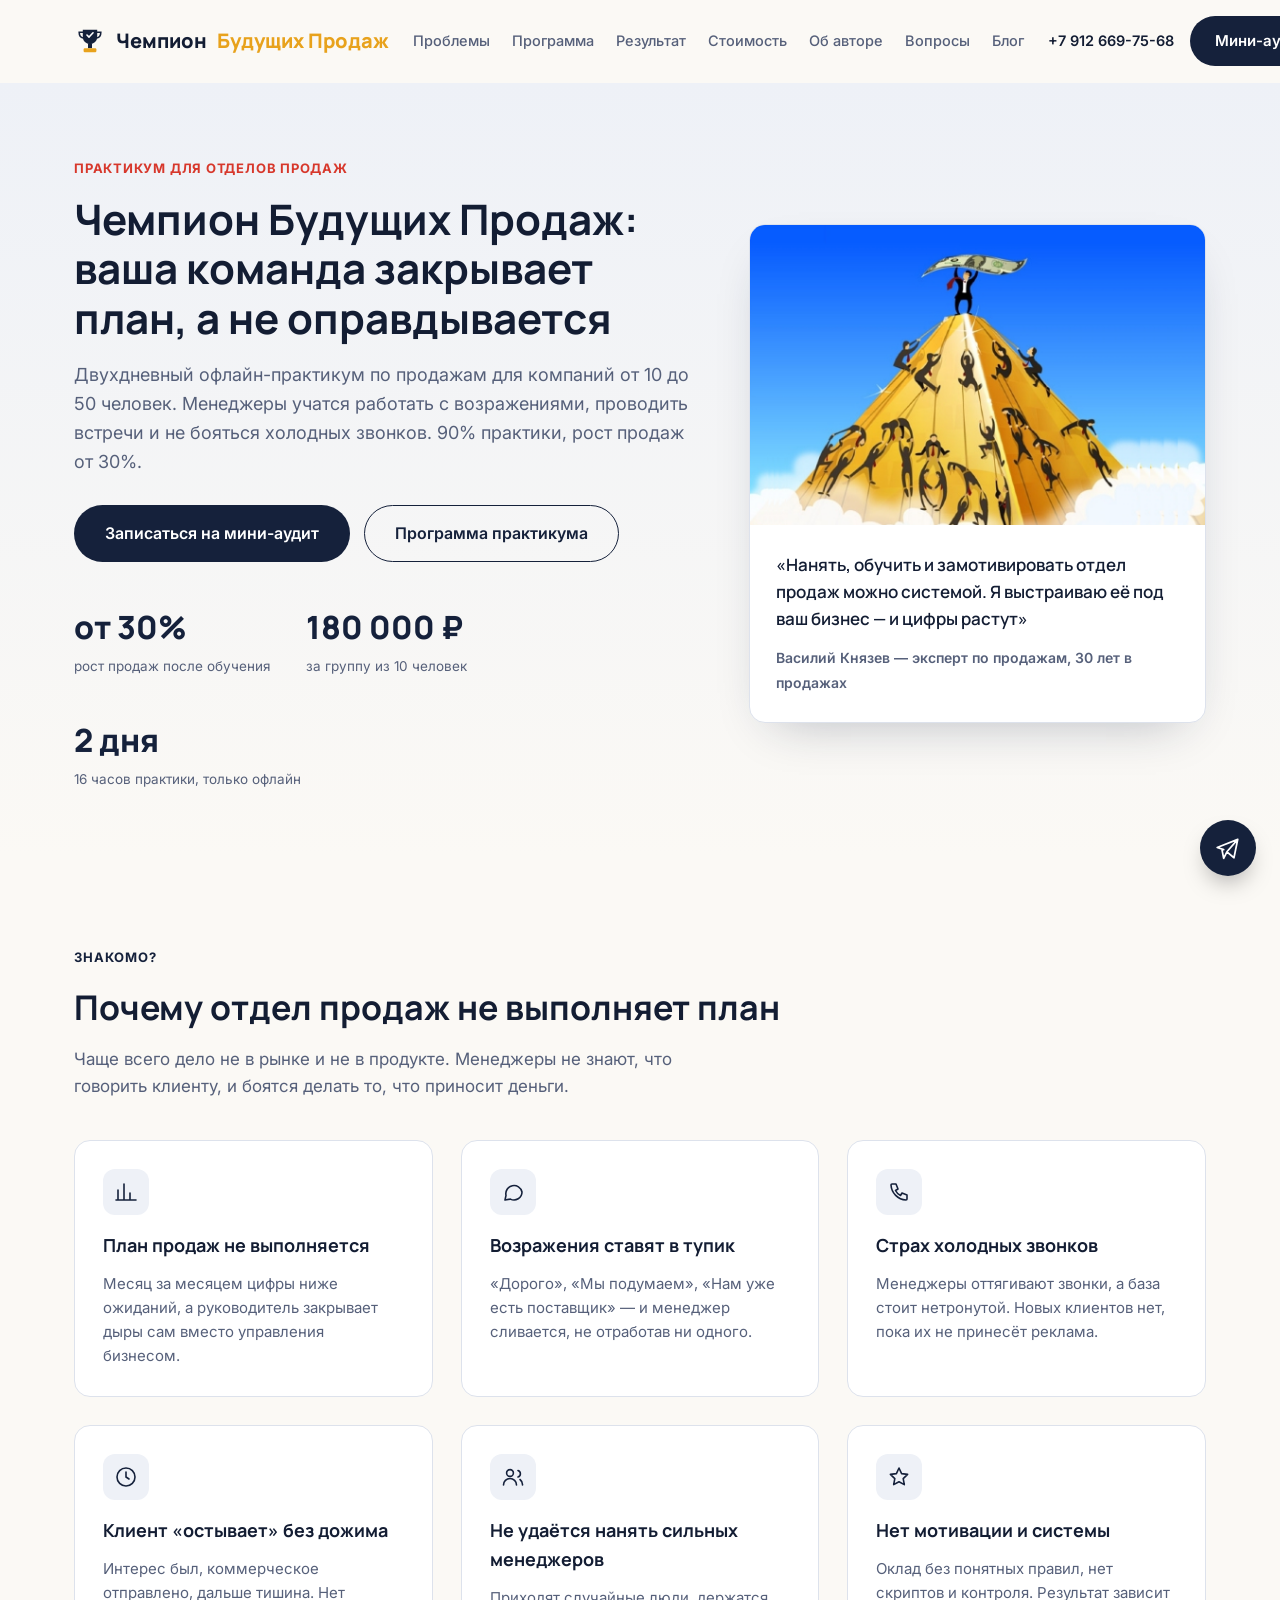
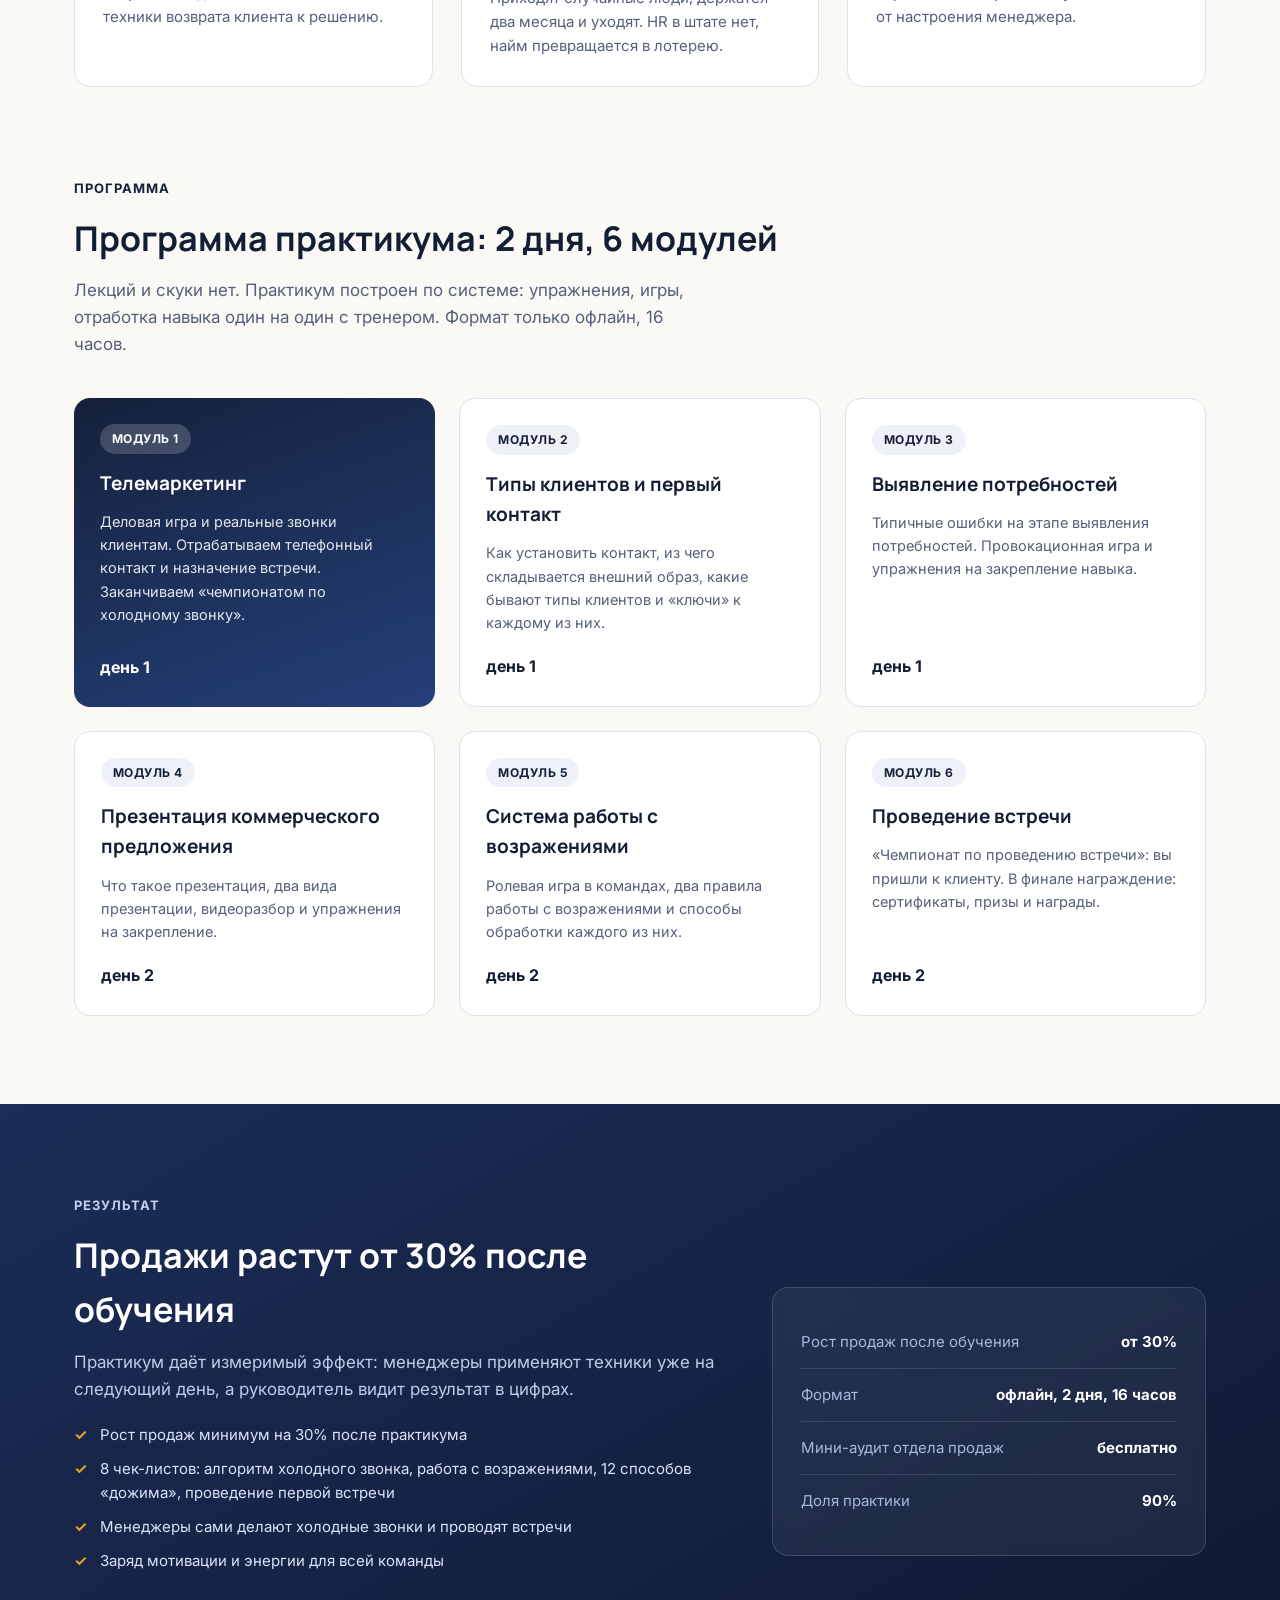
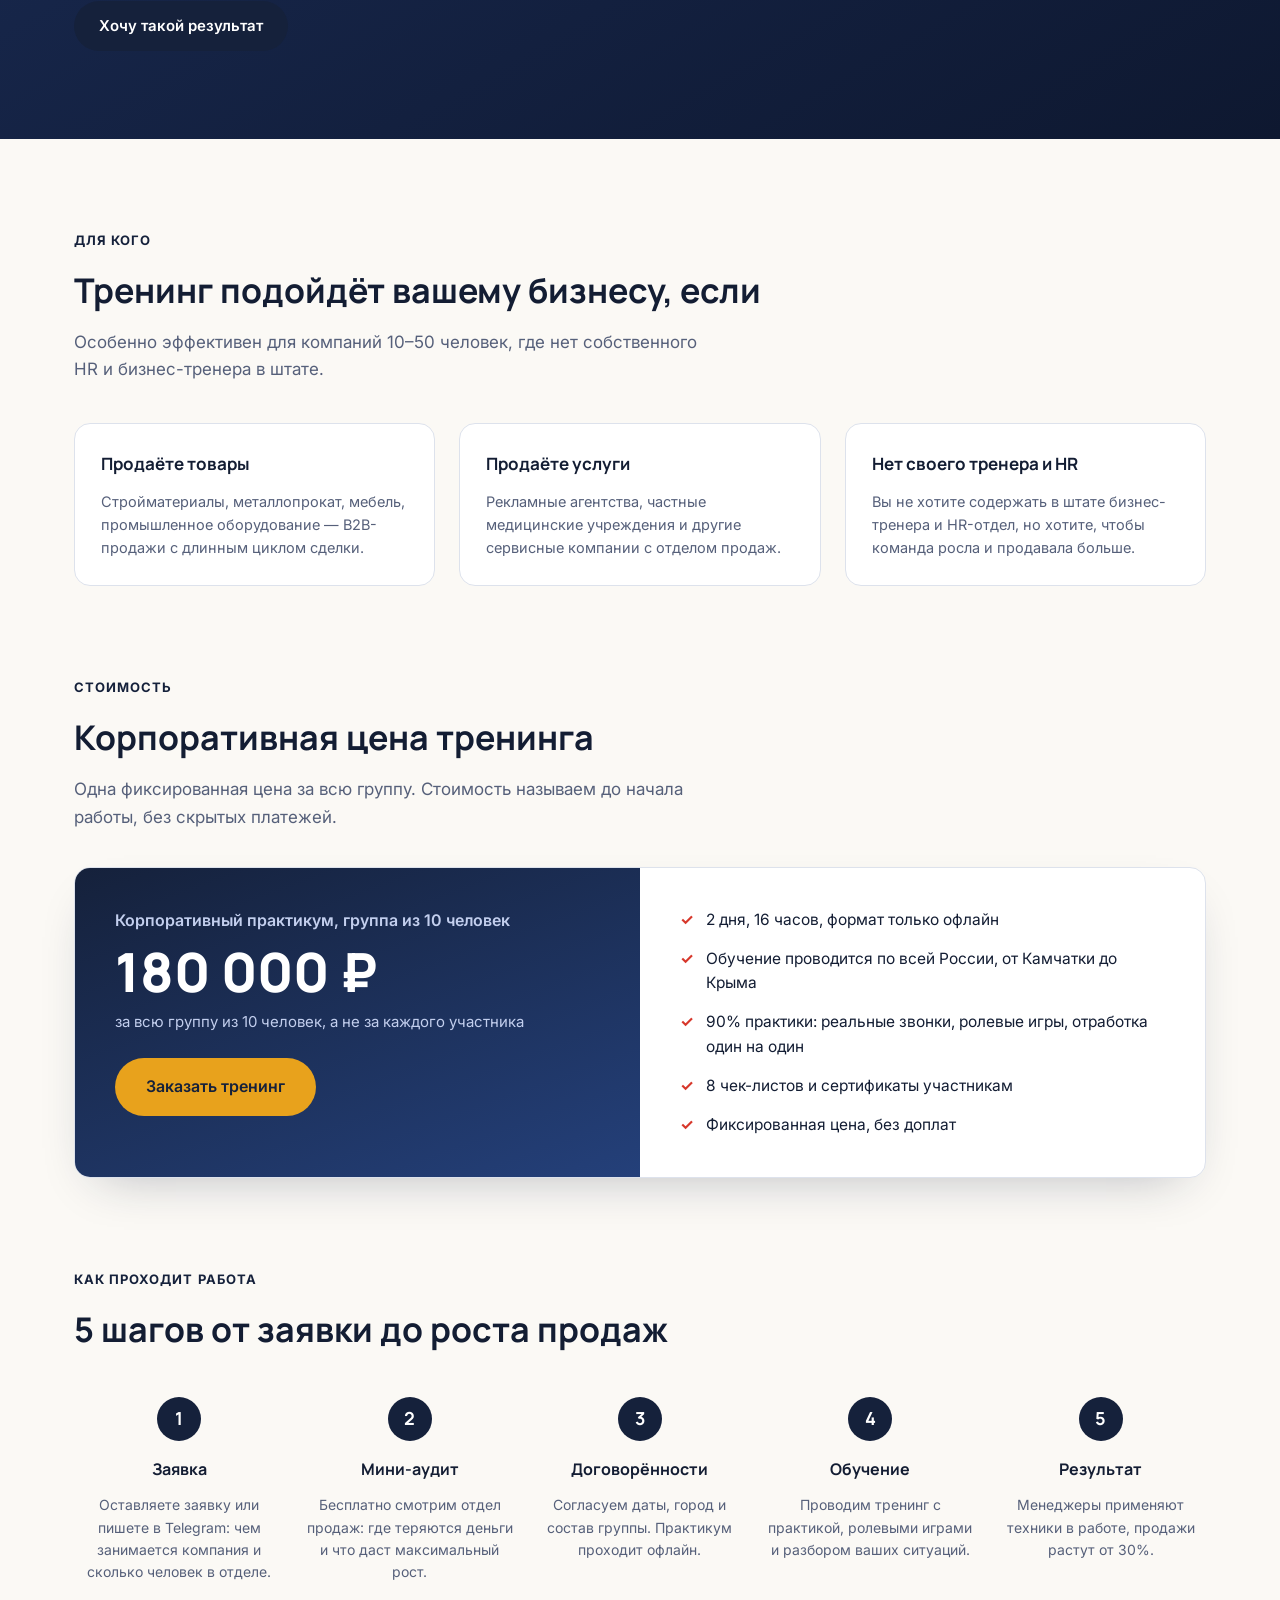
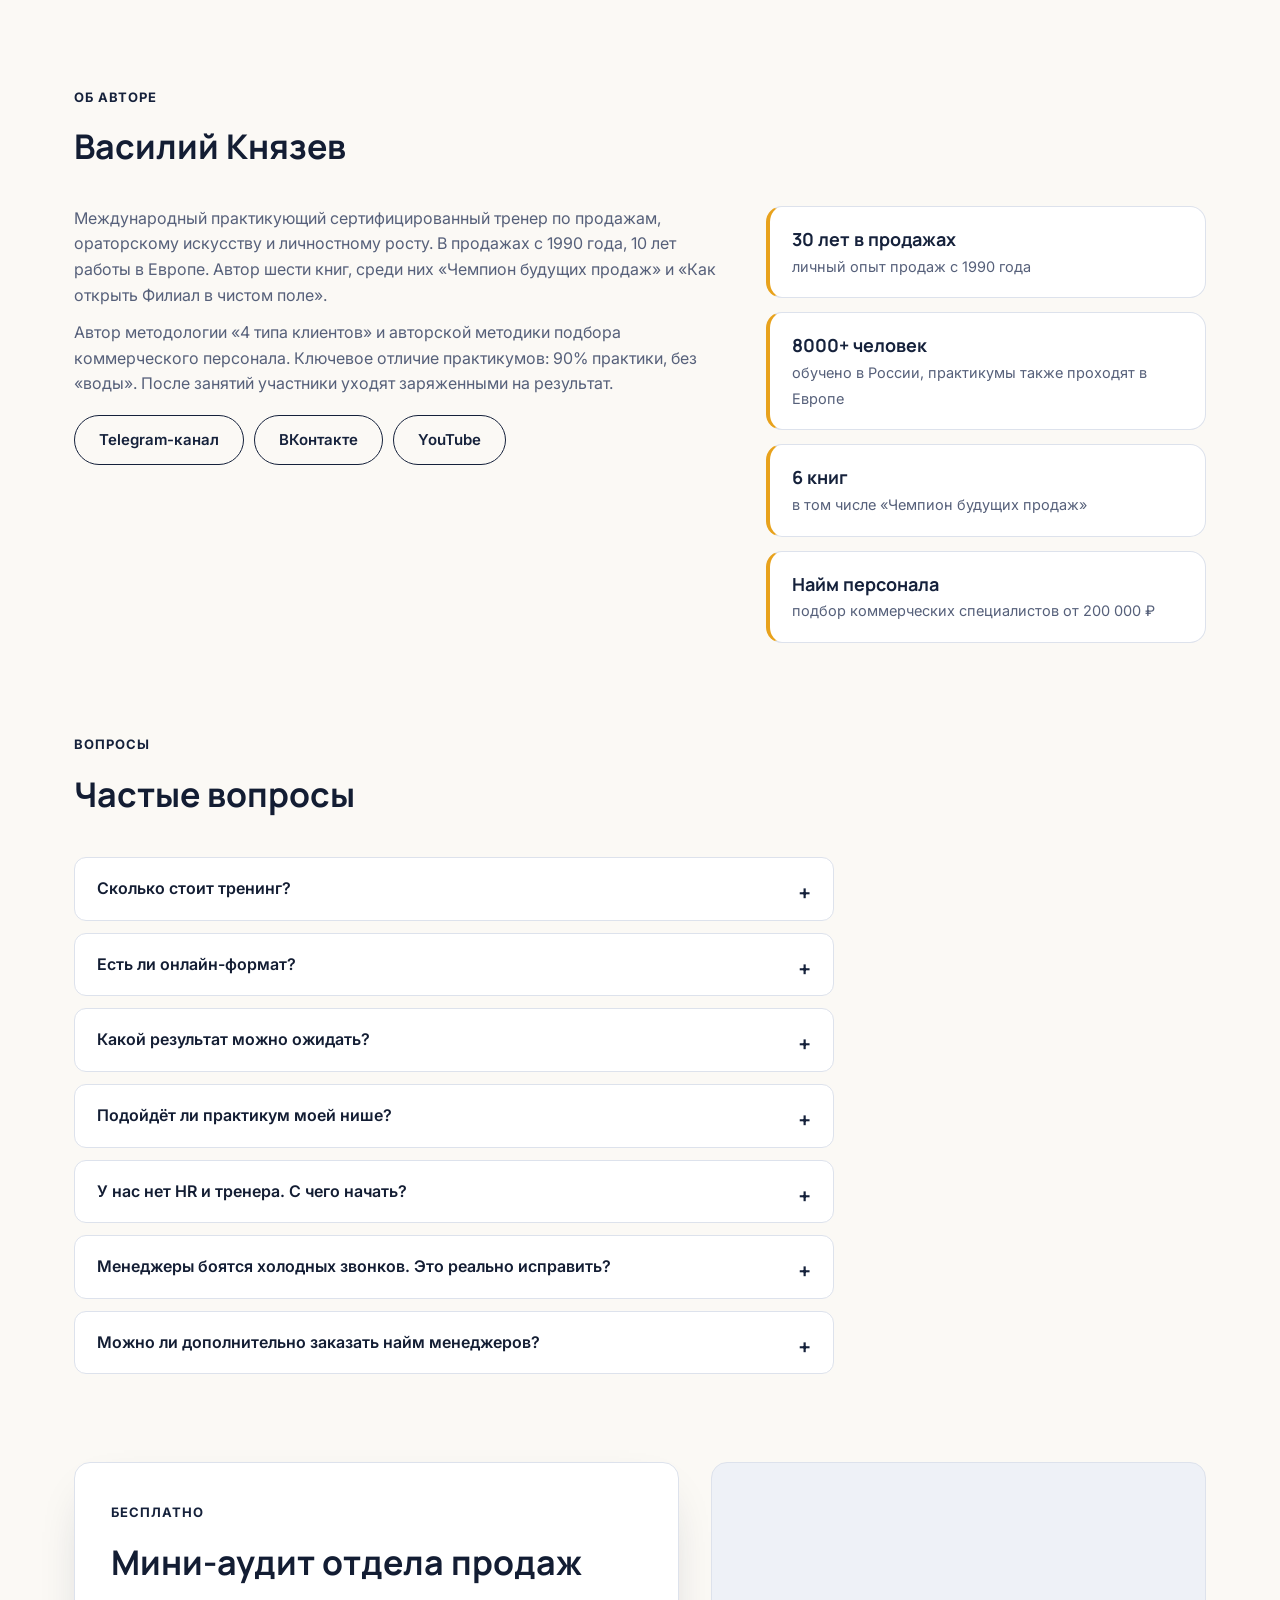
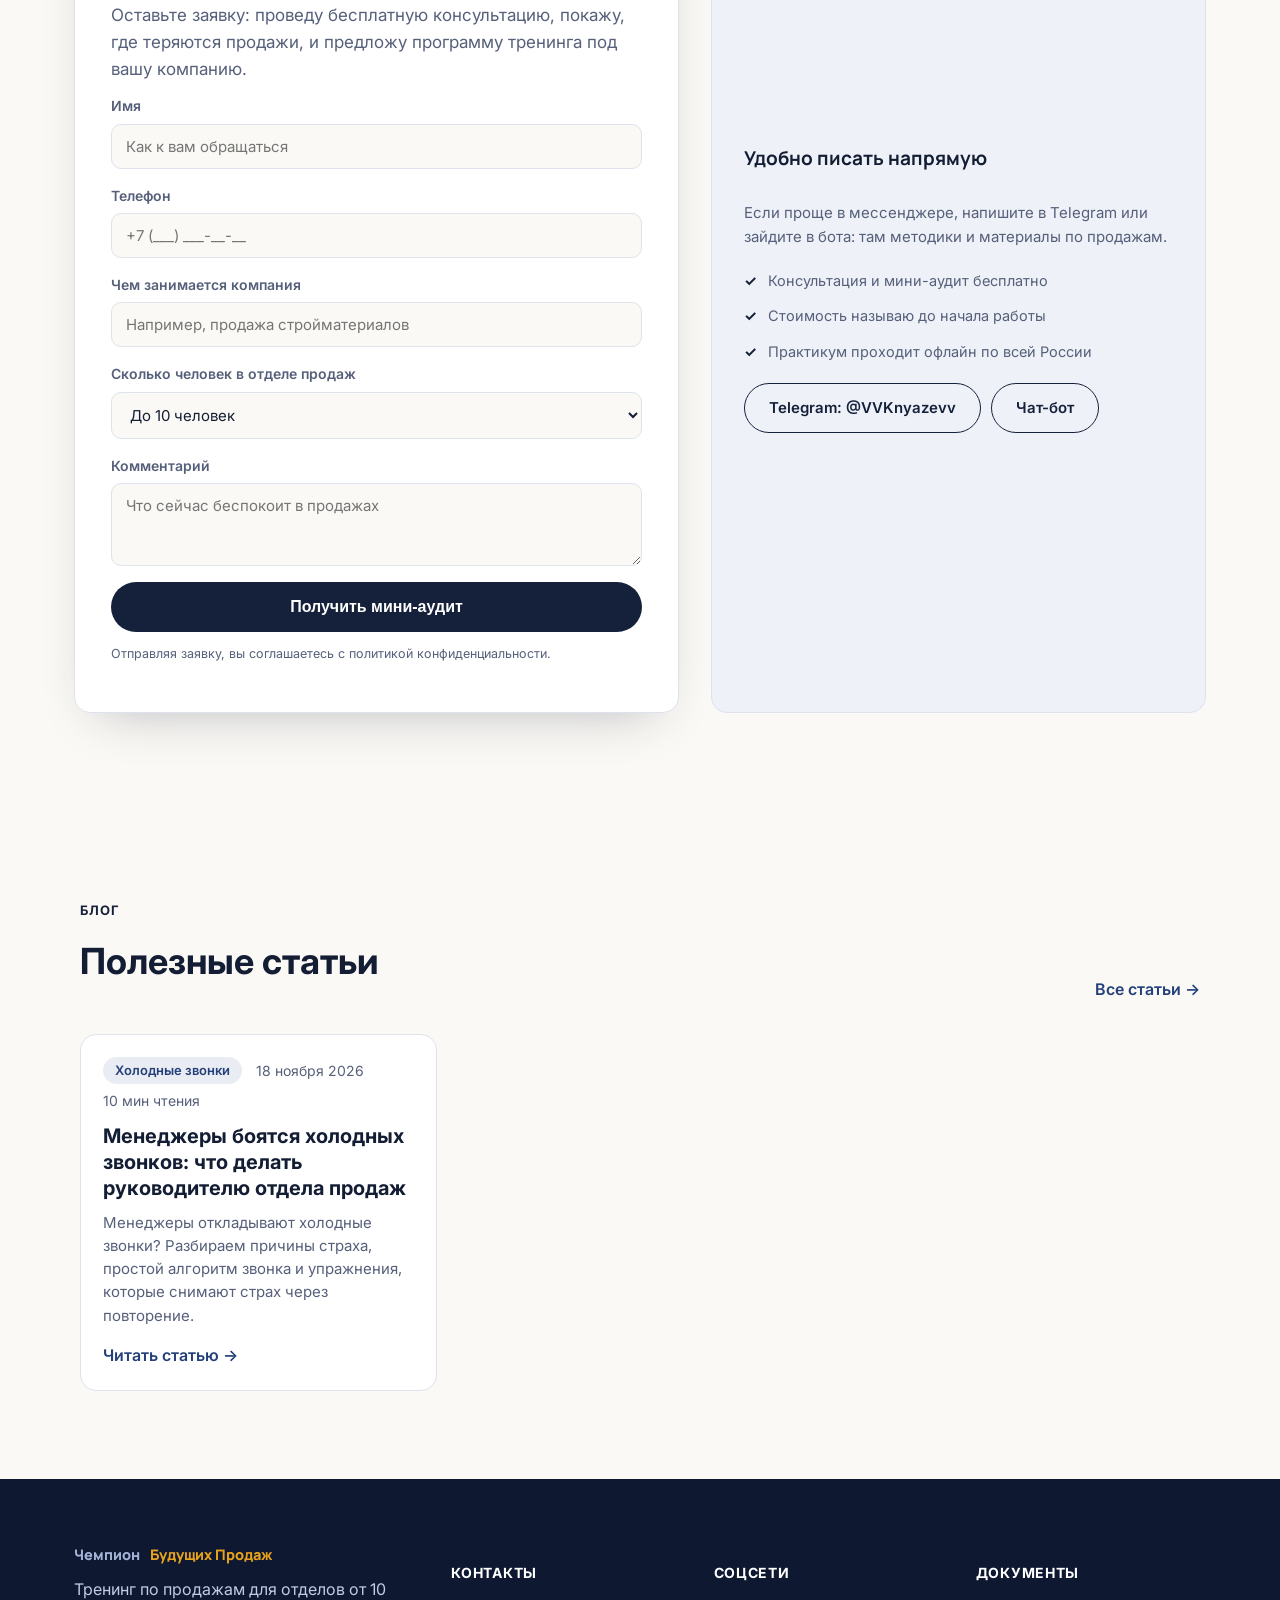
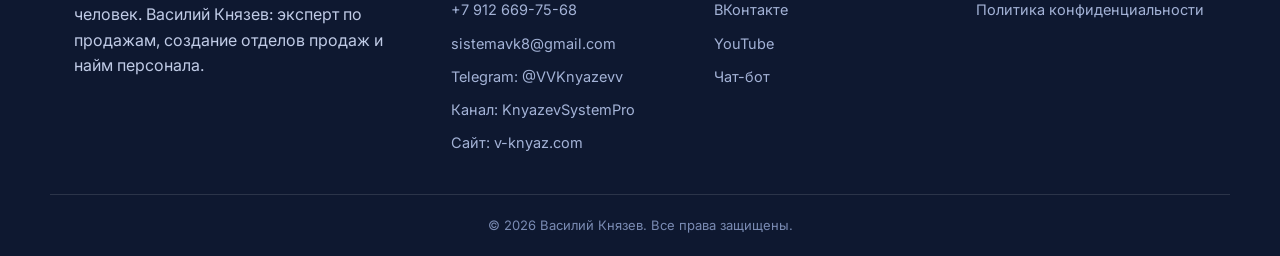
==== commit cc0c99dd: "blog: автообновление" ====
--- a/index.html
+++ b/index.html
@@ -3,12 +3,15 @@
 <head>
 <meta charset="UTF-8">
 <meta name="viewport" content="width=device-width, initial-scale=1.0">
+<meta name="yandex-verification" content="fd7c98ec7025c0bc" />
 <title>Чемпион Будущих Продаж — тренинг по продажам для отдела продаж | Василий Князев</title>
 <meta name="description" content="Практикум «Чемпион Будущих Продаж» Василия Князева: 2 дня, 16 часов, офлайн, 90% практики. Холодные звонки, возражения, дожим, проведение встречи. Рост продаж от 30%. 180 000 ₽ за группу из 10 человек. Эксперт по продажам с 30-летним опытом, обучено более 8000 человек.">
 <link rel="preconnect" href="https://fonts.googleapis.com">
 <link rel="preconnect" href="https://fonts.gstatic.com" crossorigin>
 <link href="https://fonts.googleapis.com/css2?family=Manrope:wght@600;700;800&family=Inter:wght@400;500;600;700;800&display=swap" rel="stylesheet">
 <link rel="stylesheet" href="styles.css">
+<link rel="stylesheet" href="blog/blog.css">
+<link rel="alternate" type="application/rss+xml" title="Блог" href="feed.xml">
 </head>
 <body>
 
@@ -31,7 +34,7 @@
       <a href="#price">Стоимость</a>
       <a href="#author">Об авторе</a>
       <a href="#faq">Вопросы</a>
-    </nav>
+    <!-- BLOGNAV:START --><a href="blog/">Блог</a><!-- BLOGNAV:END --></nav>
     <div class="header__actions">
       <a href="https://t.me/VVKnyazevv" target="_blank" rel="noopener" class="header__phone">+7 912 669-75-68</a>
       <a href="#form" class="btn btn--primary">Мини-аудит бесплатно</a>
@@ -347,6 +350,22 @@
     </div>
   </section>
 
+<!-- BLOG:START -->
+<section class="b-home" id="blog">
+  <div class="container">
+    <div class="b-home__head"><div><p class="section-tag">Блог</p><h2>Полезные статьи</h2></div><a class="b-more" href="blog/">Все статьи</a></div>
+    <div class="b-grid"><article class="b-card">
+  
+  <div class="b-card__body">
+    <div class="b-meta"><span class="b-chip">Холодные звонки</span><time datetime="2026-11-18">18 ноября 2026</time><span>10 мин чтения</span></div>
+    <h3><a href="blog/strah-holodnyh-zvonkov-menedzhery/">Менеджеры боятся холодных звонков: что делать руководителю отдела продаж</a></h3>
+    <p>Менеджеры откладывают холодные звонки? Разбираем причины страха, простой алгоритм звонка и упражнения, которые снимают страх через повторение.</p>
+    <a class="b-more" href="blog/strah-holodnyh-zvonkov-menedzhery/">Читать статью</a>
+  </div>
+</article></div>
+  </div>
+</section>
+<!-- BLOG:END -->
 </main>
 
 <footer class="footer" id="contacts">
--- a/blog/blog.css
+++ b/blog/blog.css
@@ -0,0 +1,94 @@
+/* Стили блога. Цвета берутся из палитры сайта: install.mjs прописывает --b-* в blog.config.json (theme). */
+:root { --b-bg: #fff; --b-surface: #fff; --b-ink: #18181b; --b-text: #2b2b30; --b-soft: #6b6b73; --b-line: #e5e5e5; --b-accent: #2563eb; --b-accent-soft: #eef3ff; --b-radius: 16px; }
+.blog { padding: 112px 0 72px; background: var(--b-bg); color: var(--b-text); }
+.blog > section, .blog > article { width: 100%; max-width: 1160px; margin: 0 auto; padding: 0 20px; }
+.b-crumbs { display: flex; gap: 8px; flex-wrap: wrap; font-size: 14px; color: var(--b-soft); margin-bottom: 22px; }
+.b-crumbs a { color: var(--b-soft); text-decoration: none; }
+.b-crumbs a:hover { color: var(--b-accent); }
+.b-meta { display: flex; flex-wrap: wrap; align-items: center; gap: 6px 14px; font-size: 14px; color: var(--b-soft); }
+.b-chip { display: inline-block; padding: 3px 12px; border-radius: 999px; background: var(--b-accent-soft); color: var(--b-accent); font-weight: 600; font-size: 13px; }
+.b-head h1 { font-family: var(--ff-head, inherit); color: var(--b-ink); font-size: clamp(28px, 4.4vw, 46px); line-height: 1.15; margin: 14px 0 16px; letter-spacing: -0.01em; }
+.b-lead { font-size: 19px; line-height: 1.55; color: var(--b-soft); max-width: 720px; }
+.b-author { margin-top: 14px; font-size: 14px; color: var(--b-soft); }
+
+/* Статья */
+.b-article { max-width: 780px !important; }
+.b-cover { margin: 28px 0 8px; border-radius: var(--b-radius); overflow: hidden; }
+.b-cover img { display: block; width: 100%; height: auto; }
+.b-toc { margin: 28px 0; padding: 20px 24px; border: 1px solid var(--b-line); border-radius: var(--b-radius); background: var(--b-surface); }
+.b-toc ol { list-style: none; margin: 10px 0 0; padding: 0; }
+.b-toc li + li { margin-top: 6px; }
+.b-toc a { color: var(--b-text); text-decoration: none; }
+.b-toc a:hover { color: var(--b-accent); }
+.b-content { font-size: 18px; line-height: 1.75; margin-top: 28px; }
+.b-content h2 { font-family: var(--ff-head, inherit); color: var(--b-ink); font-size: clamp(24px, 3vw, 31px); line-height: 1.25; margin: 2em 0 .6em; scroll-margin-top: 100px; }
+.b-content h3 { font-family: var(--ff-head, inherit); color: var(--b-ink); font-size: 22px; margin: 1.6em 0 .5em; scroll-margin-top: 100px; }
+.b-content p { margin: 0 0 1.1em; }
+.b-content ul, .b-content ol { margin: 0 0 1.2em; padding-left: 1.4em; }
+.b-content ul { list-style: disc; }
+.b-content ol { list-style: decimal; }
+.b-content li + li { margin-top: 8px; }
+.b-content li::marker { color: var(--b-accent); }
+.b-content a { color: var(--b-accent); text-decoration: underline; text-underline-offset: 3px; }
+.b-content img { max-width: 100%; height: auto; border-radius: 12px; margin: 8px 0; }
+.b-content hr { border: 0; border-top: 1px solid var(--b-line); margin: 2em 0; }
+.b-content blockquote { margin: 1.4em 0; padding: 16px 22px; border-left: 4px solid var(--b-accent); background: var(--b-accent-soft); border-radius: 0 12px 12px 0; }
+.b-content blockquote p:last-child { margin-bottom: 0; }
+.b-content code { background: var(--b-accent-soft); padding: 2px 6px; border-radius: 6px; font-size: .92em; }
+.b-content pre { overflow-x: auto; padding: 16px; border-radius: 12px; background: var(--b-accent-soft); margin: 0 0 1.2em; }
+.b-table { overflow-x: auto; margin: 1.4em 0; border: 1px solid var(--b-line); border-radius: 12px; }
+.b-table table { width: 100%; border-collapse: collapse; font-size: 16px; line-height: 1.5; }
+.b-table th, .b-table td { padding: 12px 16px; text-align: left; border-bottom: 1px solid var(--b-line); vertical-align: top; }
+.b-table th { background: var(--b-accent-soft); color: var(--b-ink); font-weight: 600; white-space: nowrap; }
+.b-table tr:last-child td { border-bottom: 0; }
+
+.b-faq { margin-top: 44px; }
+.b-faq h2 { font-family: var(--ff-head, inherit); color: var(--b-ink); font-size: 28px; margin-bottom: 16px; }
+.b-faq details { border: 1px solid var(--b-line); border-radius: 12px; background: var(--b-surface); margin-bottom: 10px; padding: 0 20px; }
+.b-faq summary { cursor: pointer; padding: 16px 0; font-weight: 600; color: var(--b-ink); list-style: none; display: flex; justify-content: space-between; gap: 16px; }
+.b-faq summary::-webkit-details-marker { display: none; }
+.b-faq summary::after { content: '+'; color: var(--b-accent); font-size: 22px; line-height: 1; }
+.b-faq details[open] summary::after { content: '−'; }
+.b-faq details p { padding: 0 0 18px; color: var(--b-text); line-height: 1.65; }
+.b-disclaimer { margin-top: 32px; font-size: 14px; line-height: 1.55; color: var(--b-soft); padding-top: 16px; border-top: 1px solid var(--b-line); }
+.b-cta { margin-top: 40px; padding: 32px; border-radius: var(--b-radius); background: var(--b-accent-soft); border: 1px solid var(--b-line); text-align: left; }
+.b-cta h2 { font-family: var(--ff-head, inherit); color: var(--b-ink); font-size: 26px; margin-bottom: 8px; }
+.b-cta p { margin-bottom: 18px; color: var(--b-text); max-width: 560px; }
+.b-cta__btn { display: inline-flex; }
+.b-preview { margin: 0 0 22px; padding: 12px 16px; border-radius: 12px; background: #fff4d6; color: #6b4e00; font-size: 14px; border: 1px solid #f0d98a; }
+
+/* Карточки */
+.b-grid { display: grid; grid-template-columns: repeat(3, 1fr); gap: 24px; margin-top: 32px; }
+.b-card { display: flex; flex-direction: column; background: var(--b-surface); border: 1px solid var(--b-line); border-radius: var(--b-radius); overflow: hidden; transition: transform .2s, box-shadow .2s; }
+.b-card:hover { transform: translateY(-3px); box-shadow: 0 16px 36px rgba(20, 20, 30, .09); }
+.b-card__img { display: block; aspect-ratio: 16 / 10; overflow: hidden; background: var(--b-accent-soft); }
+.b-card__img img { width: 100%; height: 100%; object-fit: cover; display: block; }
+.b-card__body { display: flex; flex-direction: column; gap: 10px; padding: 22px; flex: 1; }
+.b-card h3 { font-family: var(--ff-head, inherit); font-size: 20px; line-height: 1.3; margin: 0; }
+.b-card h3 a { color: var(--b-ink); text-decoration: none; }
+.b-card h3 a:hover { color: var(--b-accent); }
+.b-card p { color: var(--b-soft); font-size: 15px; line-height: 1.55; margin: 0; }
+.b-more { margin-top: auto; padding-top: 6px; color: var(--b-accent); font-weight: 600; text-decoration: none; }
+.b-more::after { content: ' →'; }
+.b-related { margin-top: 72px !important; }
+.b-related h2, .b-home h2 { font-family: var(--ff-head, inherit); color: var(--b-ink); font-size: clamp(26px, 3.4vw, 36px); }
+.b-empty { margin-top: 32px; color: var(--b-soft); }
+
+/* Блок на главной */
+.b-home { padding: 88px 0; background: var(--b-bg); }
+.b-home .container { max-width: 1160px; margin: 0 auto; padding: 0 20px; }
+.b-home__head { display: flex; justify-content: space-between; align-items: flex-end; gap: 16px; flex-wrap: wrap; }
+.b-home .b-more { margin-top: 0; }
+
+@media (max-width: 960px) { .b-grid { grid-template-columns: repeat(2, 1fr); } }
+@media (max-width: 640px) {
+  .blog { padding: 92px 0 48px; }
+  .b-grid { grid-template-columns: 1fr; gap: 18px; }
+  .b-content { font-size: 17px; }
+  .b-lead { font-size: 17px; }
+  .b-cta { padding: 24px 20px; }
+  .b-home { padding: 56px 0; }
+}
+
+/* тема сайта */
+:root{--b-accent:var(--clr-accent);--b-bg:var(--clr-bg);--b-surface:var(--clr-surface);--b-ink:var(--clr-ink);--b-soft:var(--clr-ink-soft);--b-line:var(--clr-border);--b-accent-soft:color-mix(in srgb, var(--clr-accent) 10%, #ffffff)}
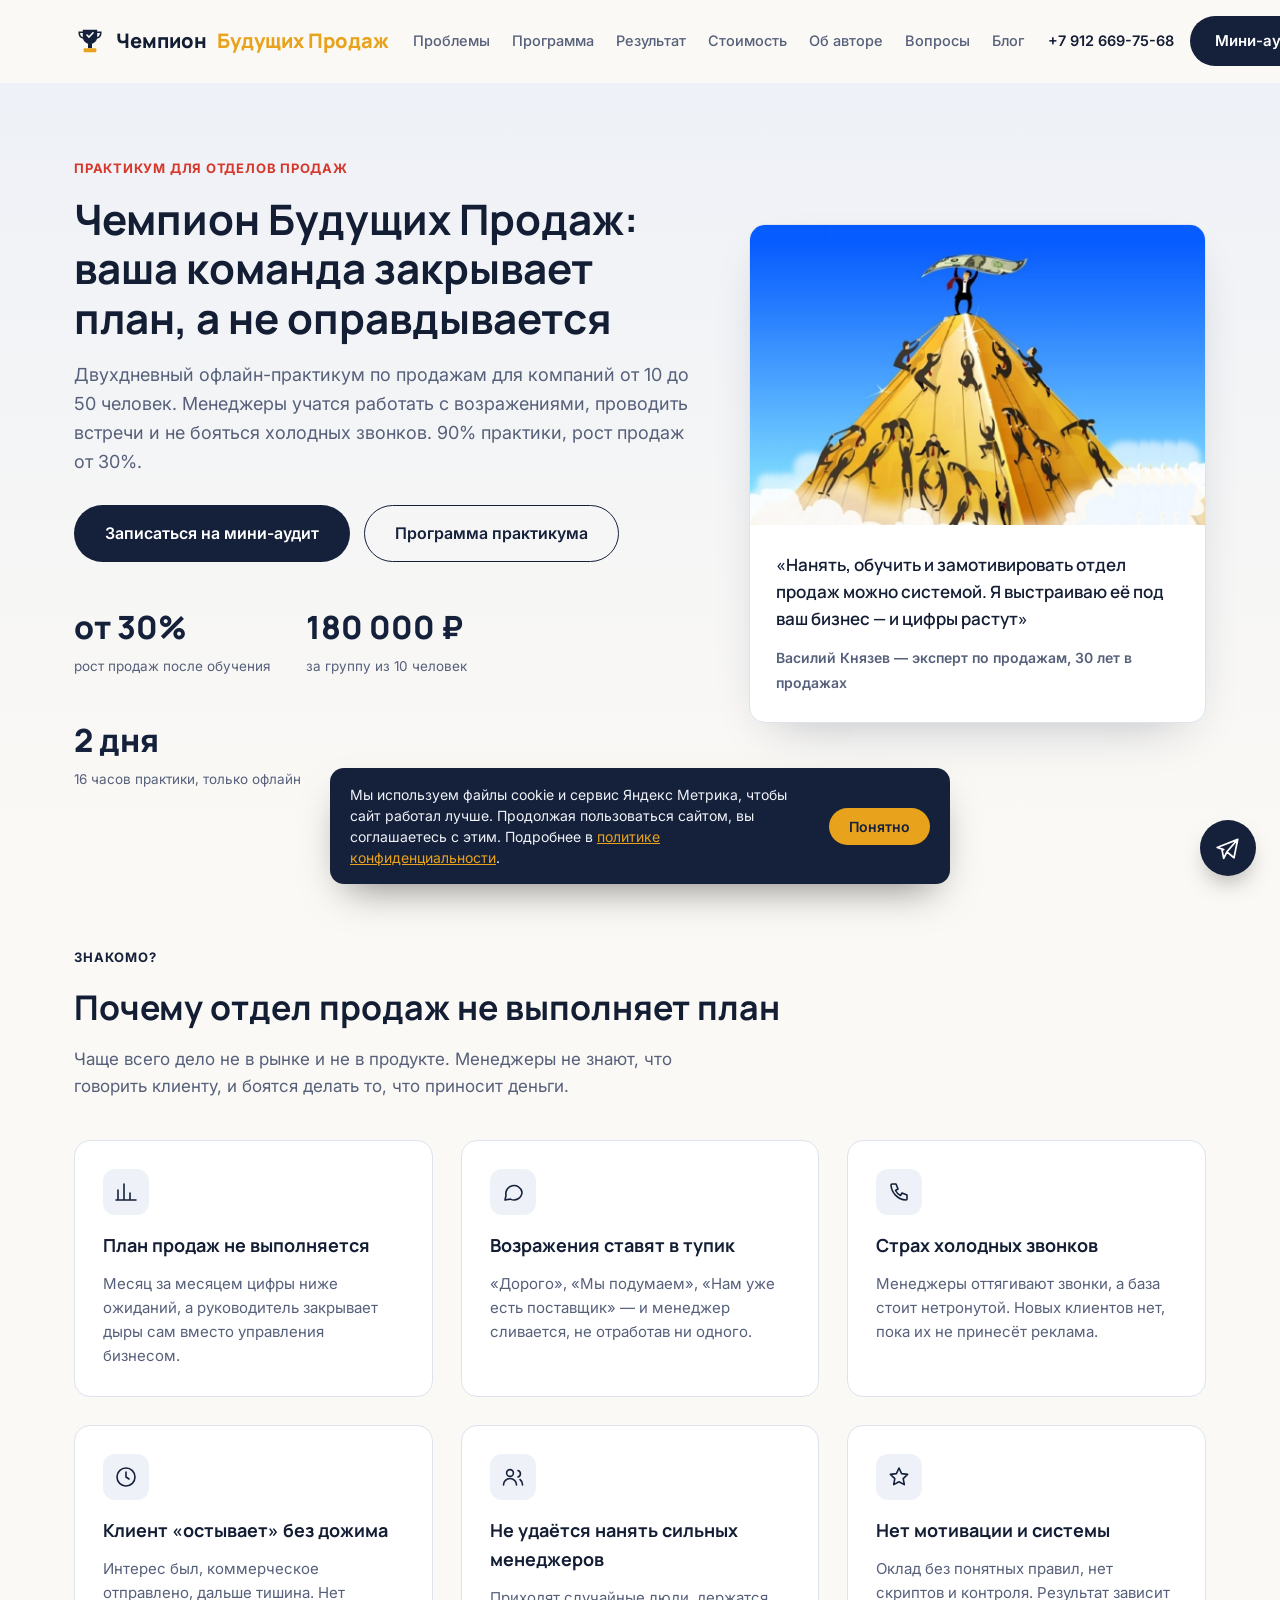
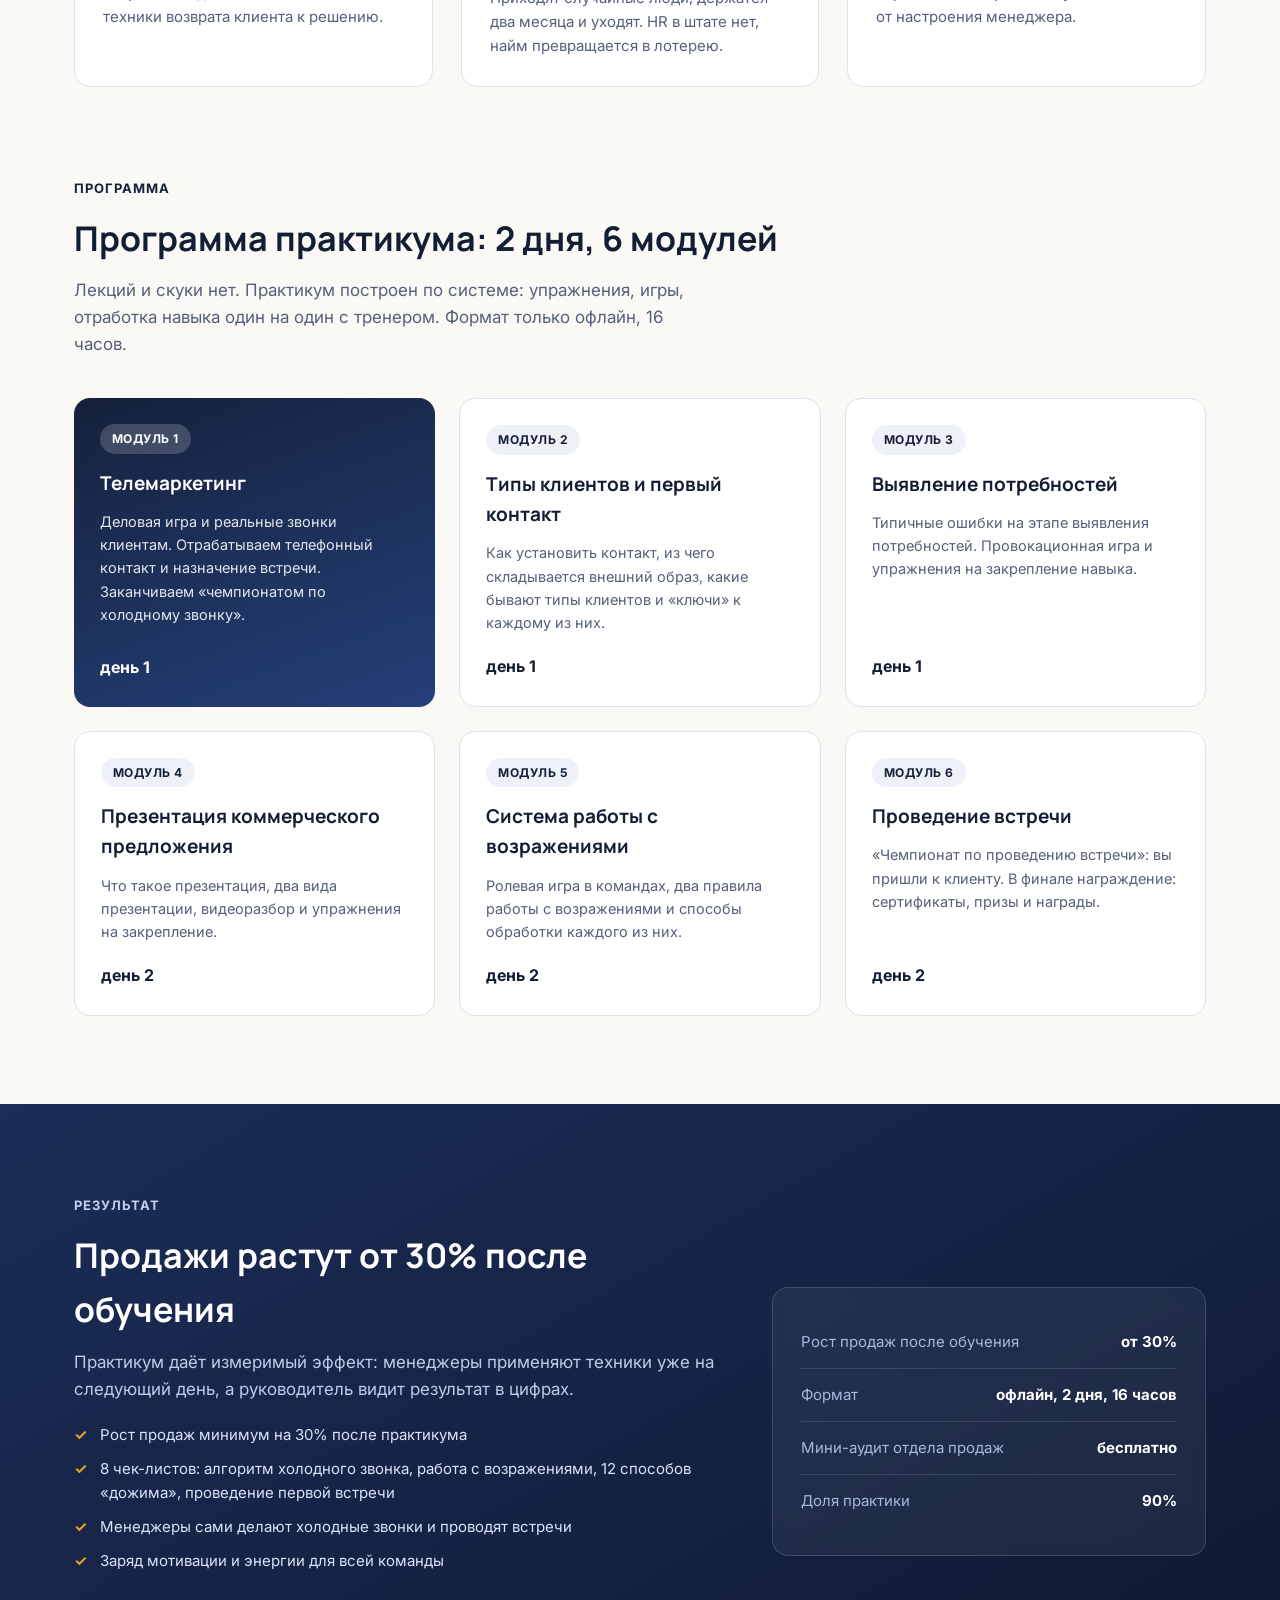
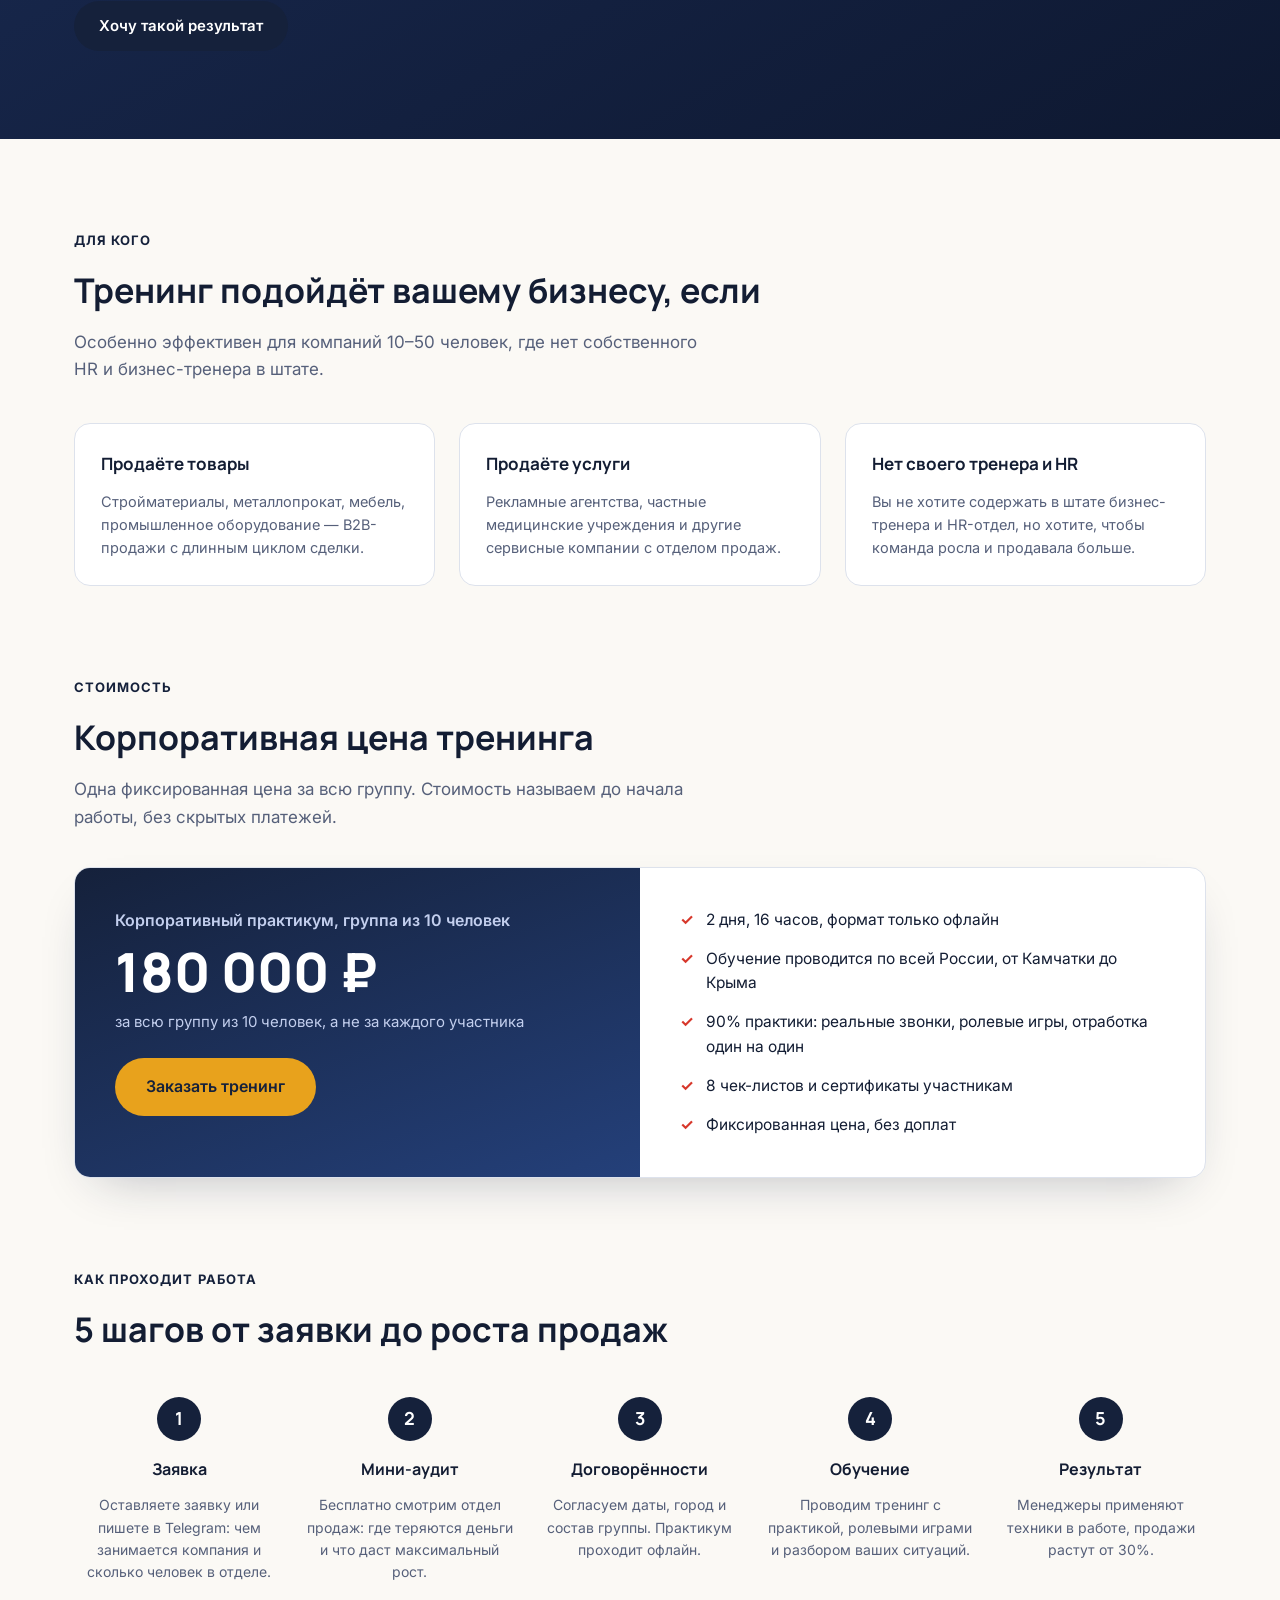
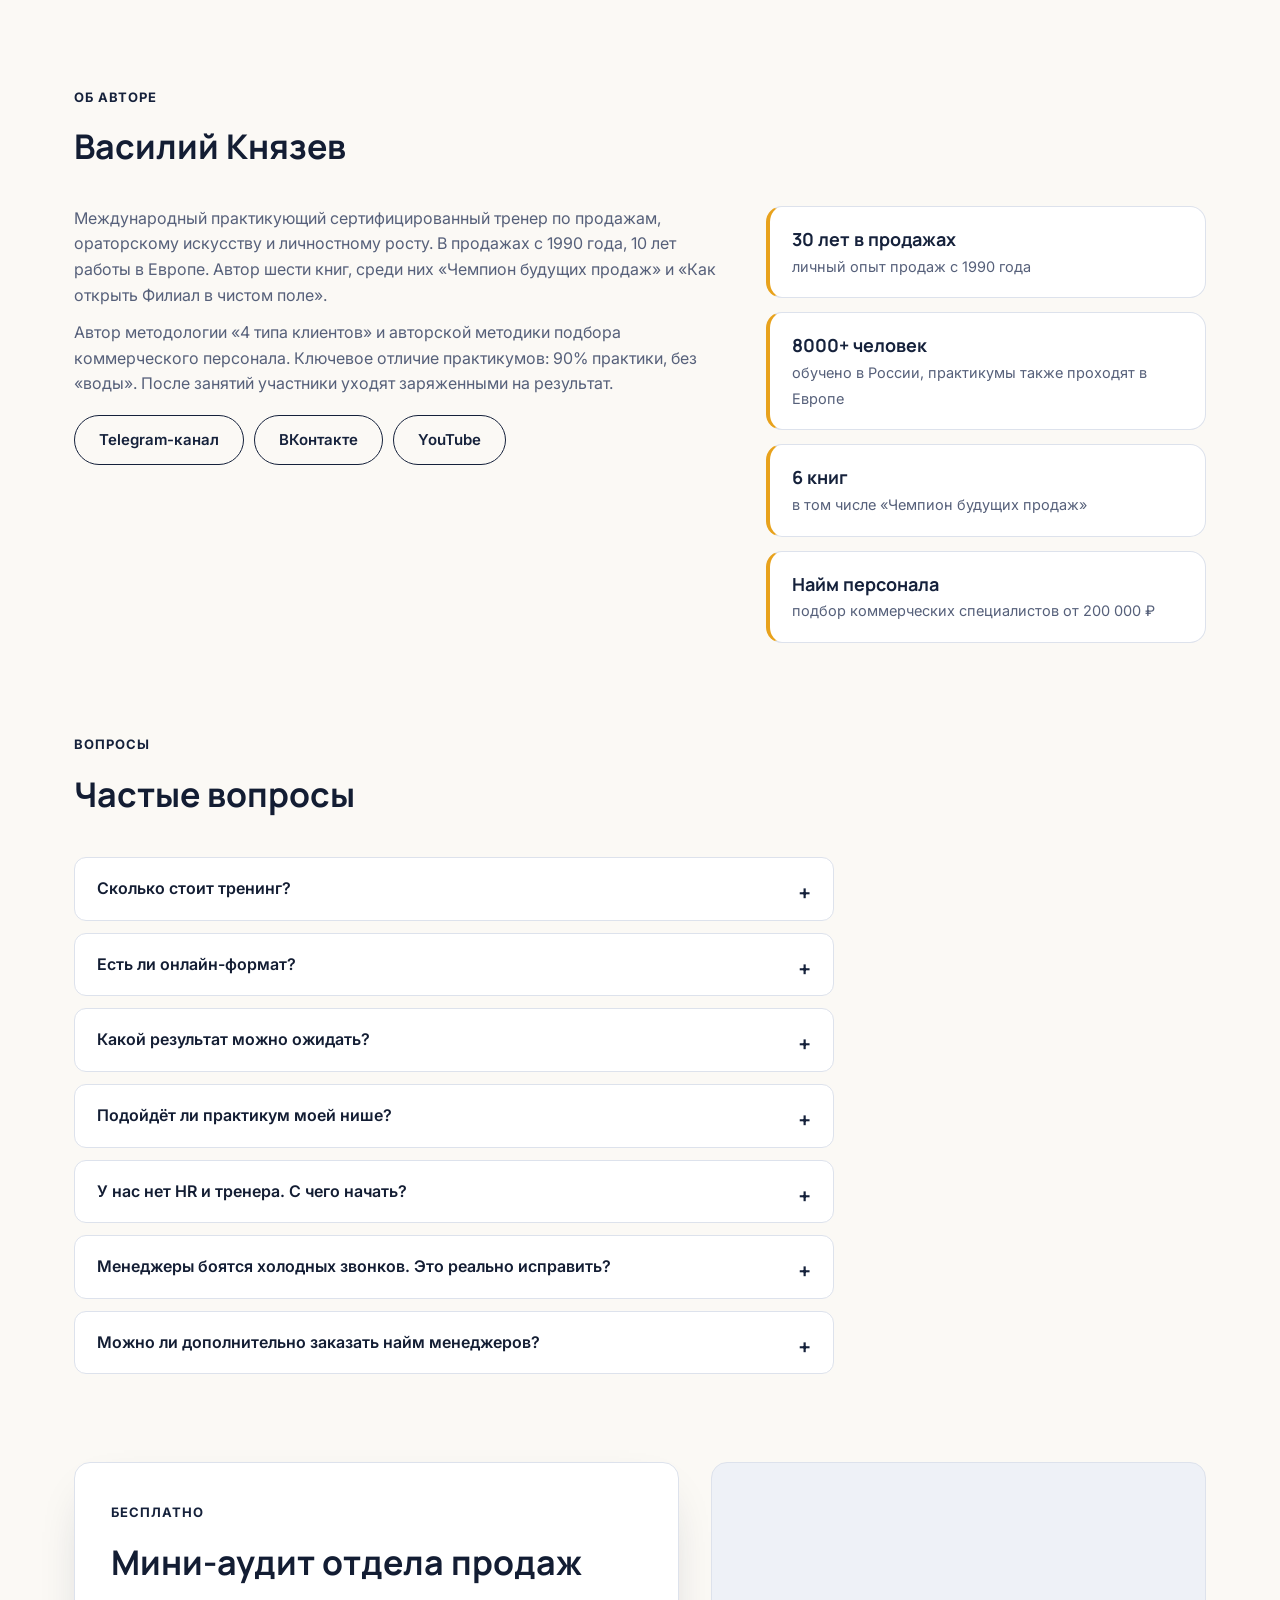
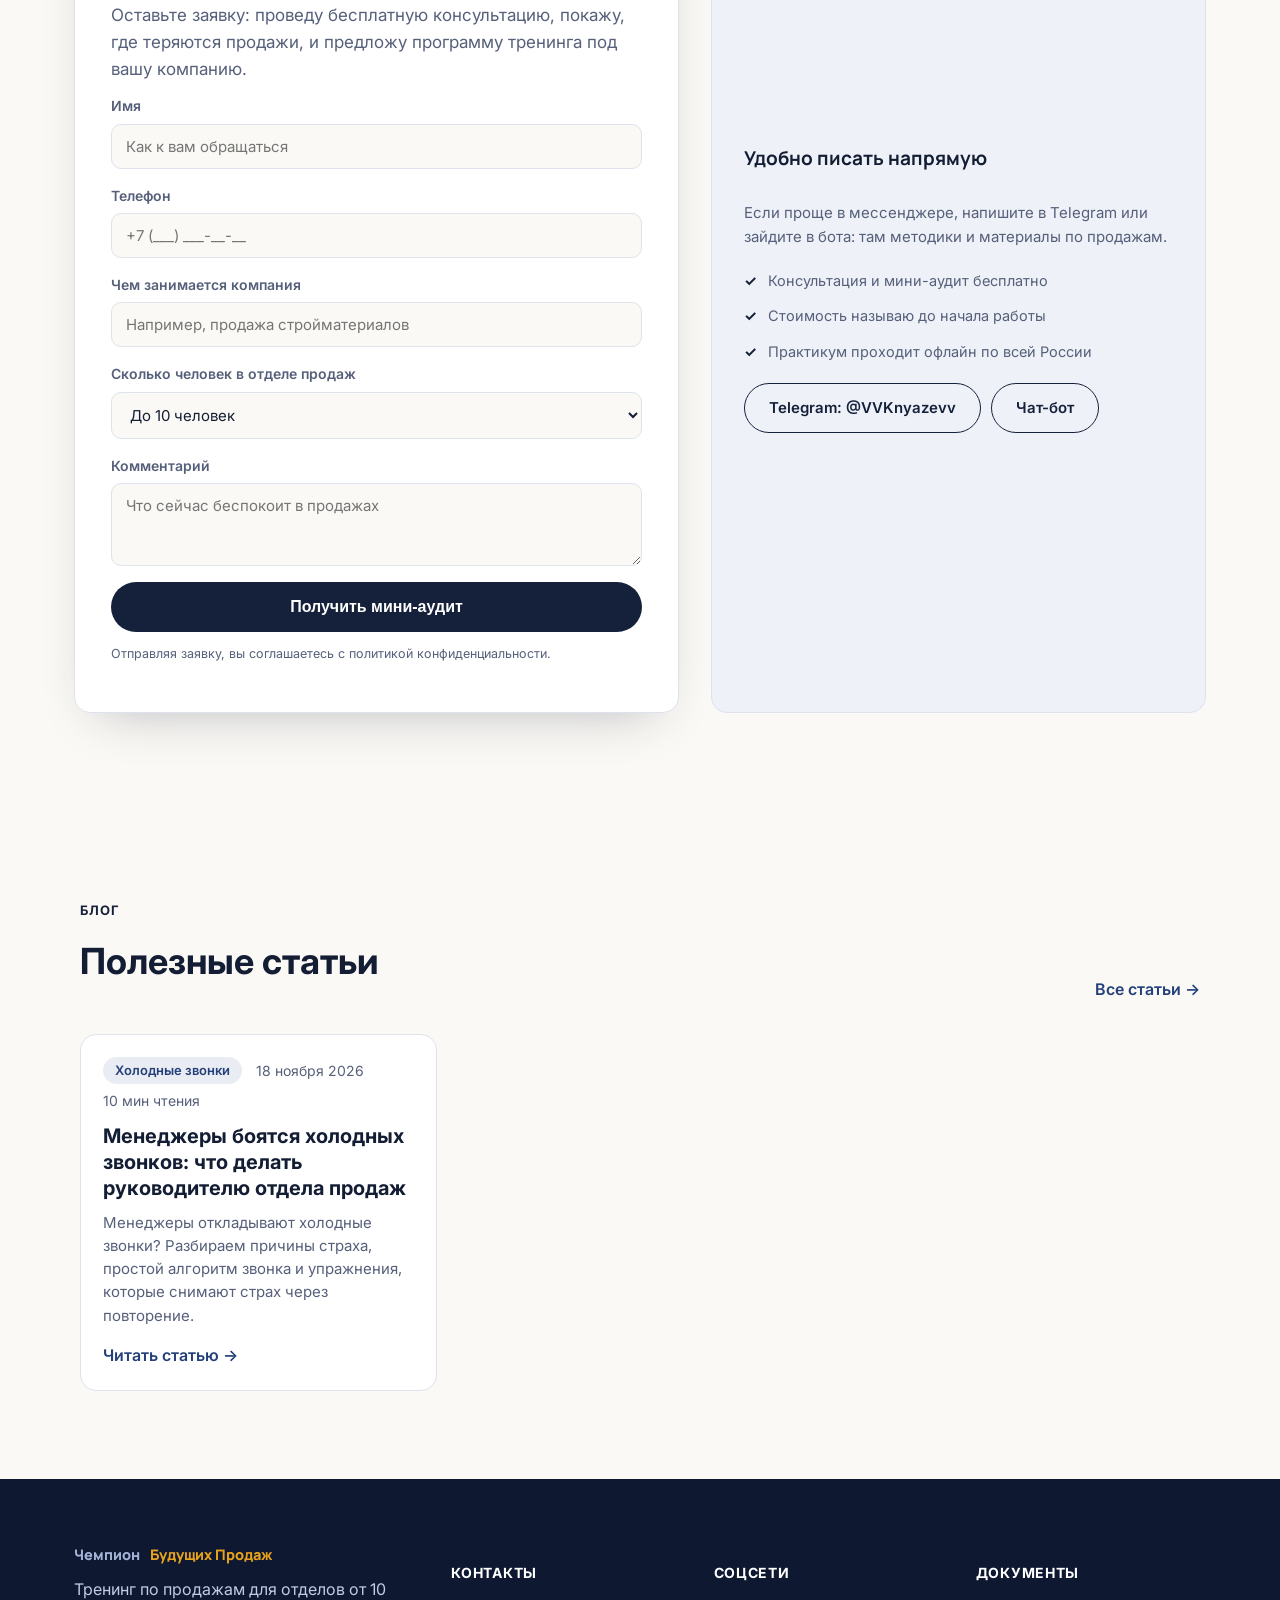
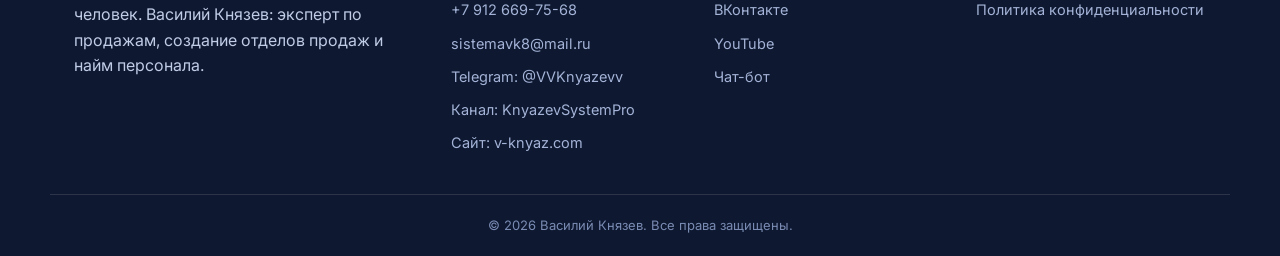
==== commit e495d6f1: "Почта mail.ru, плашка cookie, раздел cookie в политике, должность в блоге" ====
--- a/index.html
+++ b/index.html
@@ -4,6 +4,7 @@
 <meta charset="UTF-8">
 <meta name="viewport" content="width=device-width, initial-scale=1.0">
 <meta name="yandex-verification" content="fd7c98ec7025c0bc" />
+<meta name="google-site-verification" content="i7UEsWAXPJPXUD3cerpTBzCpi-P3EUckQ94JZLTC18M">
 <title>Чемпион Будущих Продаж — тренинг по продажам для отдела продаж | Василий Князев</title>
 <meta name="description" content="Практикум «Чемпион Будущих Продаж» Василия Князева: 2 дня, 16 часов, офлайн, 90% практики. Холодные звонки, возражения, дожим, проведение встречи. Рост продаж от 30%. 180 000 ₽ за группу из 10 человек. Эксперт по продажам с 30-летним опытом, обучено более 8000 человек.">
 <link rel="preconnect" href="https://fonts.googleapis.com">
@@ -377,7 +378,7 @@
     <div class="footer__col">
       <h4>Контакты</h4>
       <a href="tel:+79126697568">+7 912 669-75-68</a>
-      <a href="mailto:sistemavk8@gmail.com">sistemavk8@gmail.com</a>
+      <a href="mailto:sistemavk8@mail.ru">sistemavk8@mail.ru</a>
       <a href="https://t.me/VVKnyazevv" target="_blank" rel="noopener">Telegram: @VVKnyazevv</a>
       <a href="https://t.me/KnyazevSystemPro" target="_blank" rel="noopener">Канал: KnyazevSystemPro</a>
       <a href="https://v-knyaz.com/" target="_blank" rel="noopener">Сайт: v-knyaz.com</a>
@@ -403,5 +404,15 @@
 </a>
 
 <script src="script.js"></script>
+<!-- Yandex.Metrika counter -->
+<script>
+(function(m,e,t,r,i,k,a){m[i]=m[i]||function(){(m[i].a=m[i].a||[]).push(arguments)};
+m[i].l=1*new Date();for(var j=0;j<document.scripts.length;j++){if(document.scripts[j].src===r){return;}}
+k=e.createElement(t),a=e.getElementsByTagName(t)[0],k.async=1,k.src=r,a.parentNode.insertBefore(k,a)})
+(window,document,"script","https://mc.yandex.ru/metrika/tag.js","ym");
+ym(114359533,"init",{clickmap:true,trackLinks:true,accurateTrackBounce:true,webvisor:true});
+</script>
+<noscript><div><img src="https://mc.yandex.ru/watch/114359533" style="position:absolute;left:-9999px" alt=""></div></noscript>
+<!-- /Yandex.Metrika counter -->
 </body>
 </html>
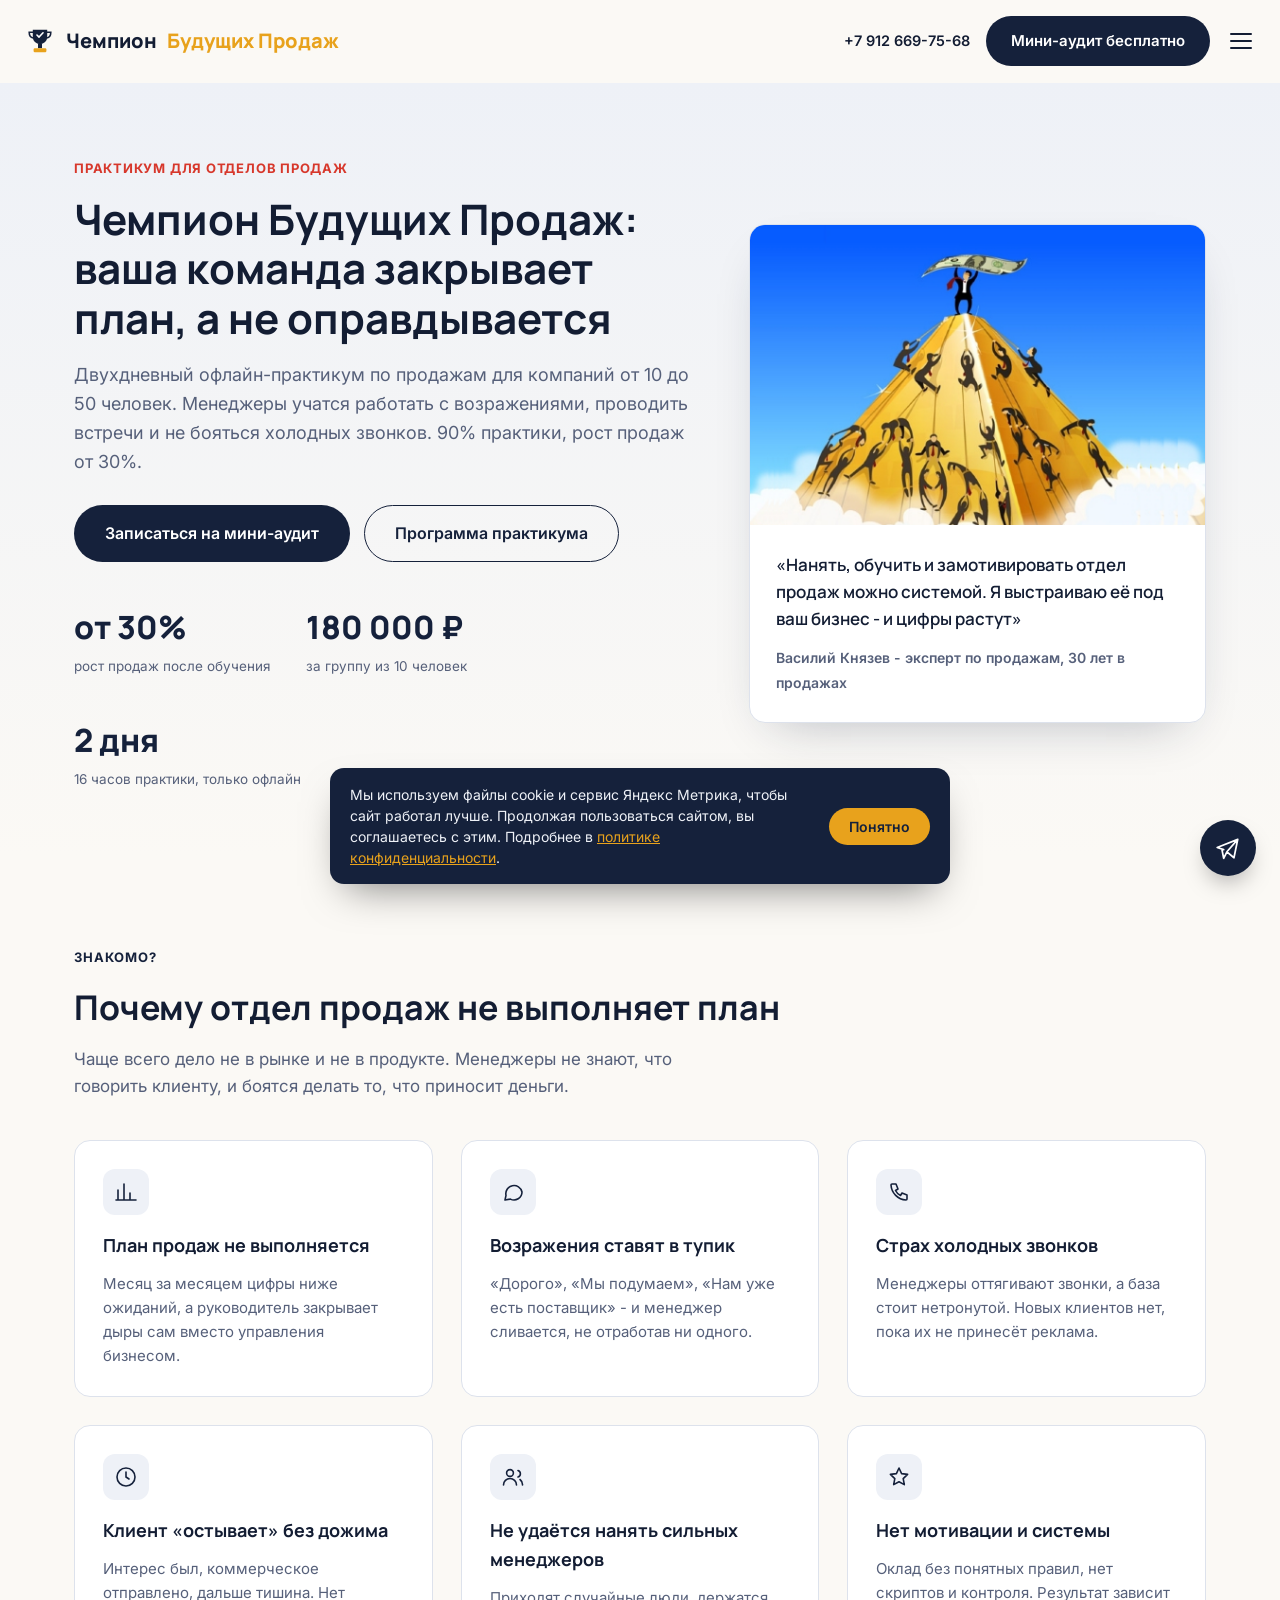
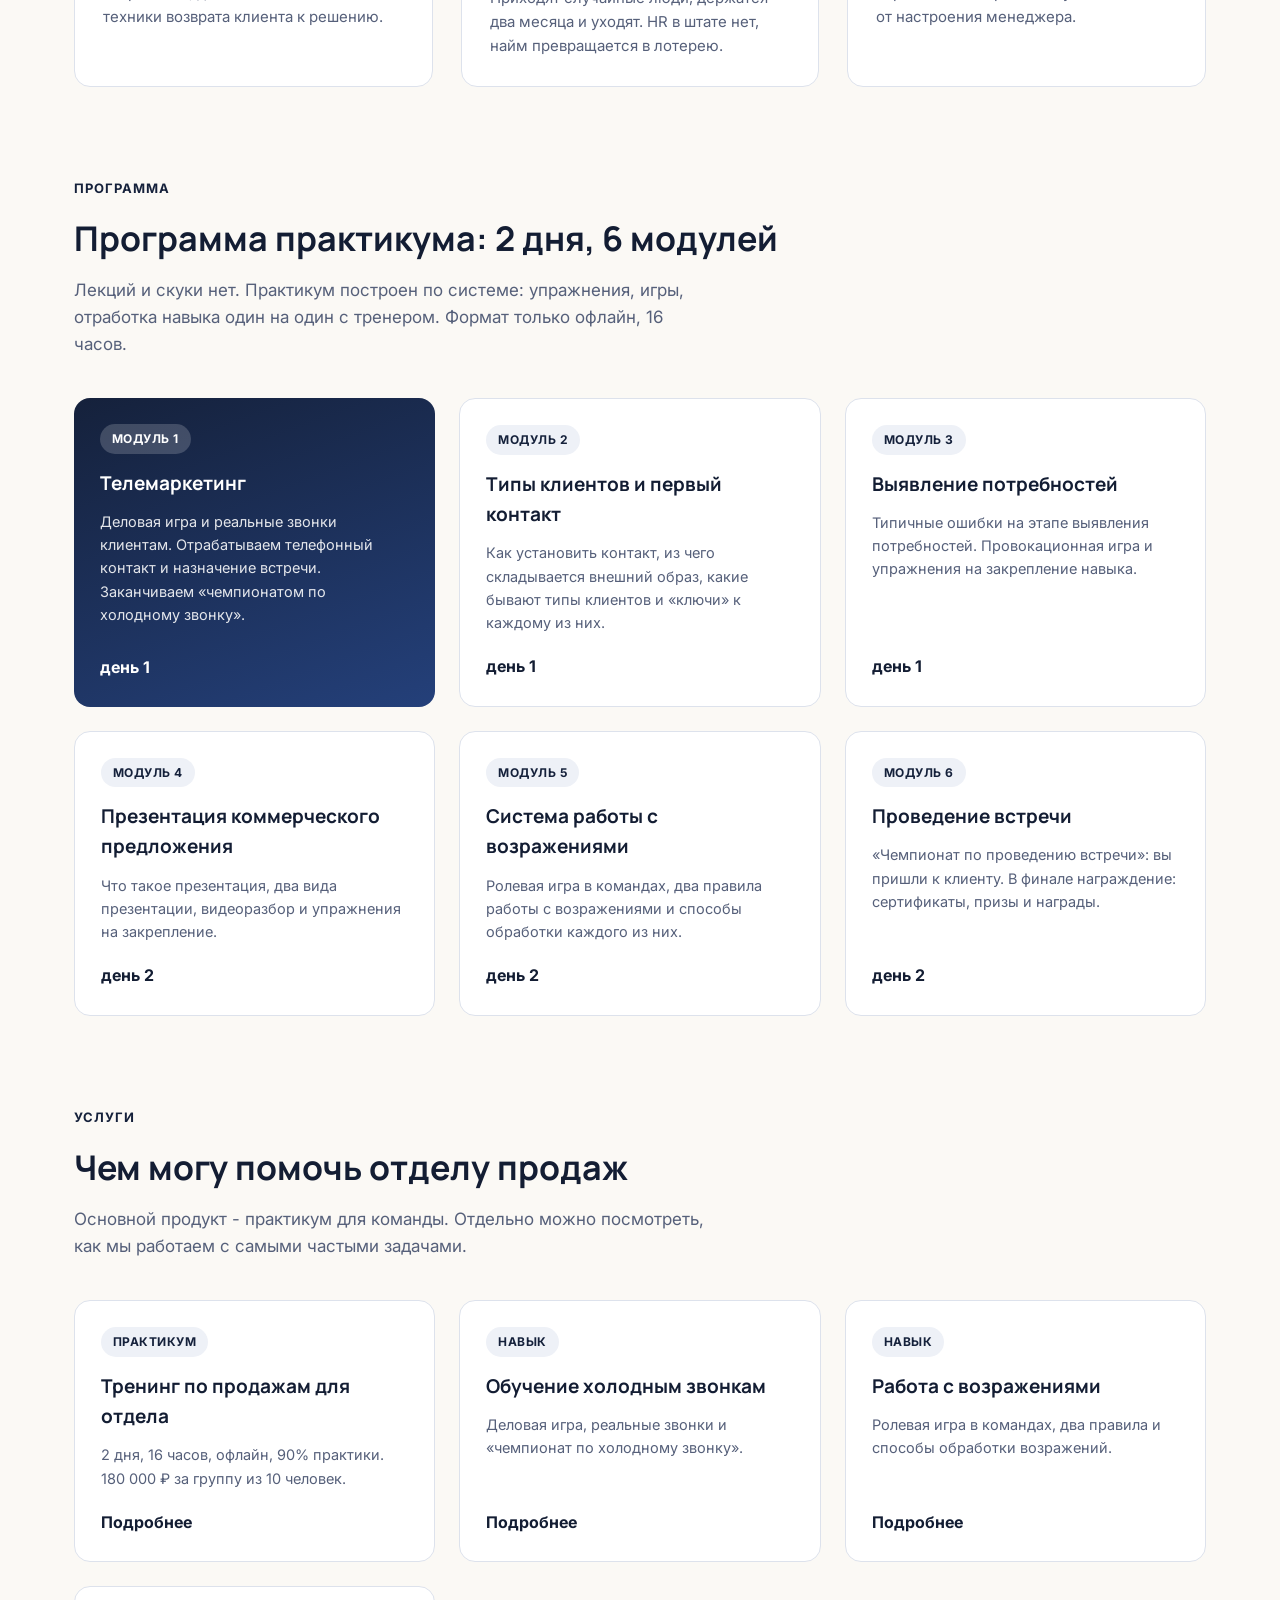
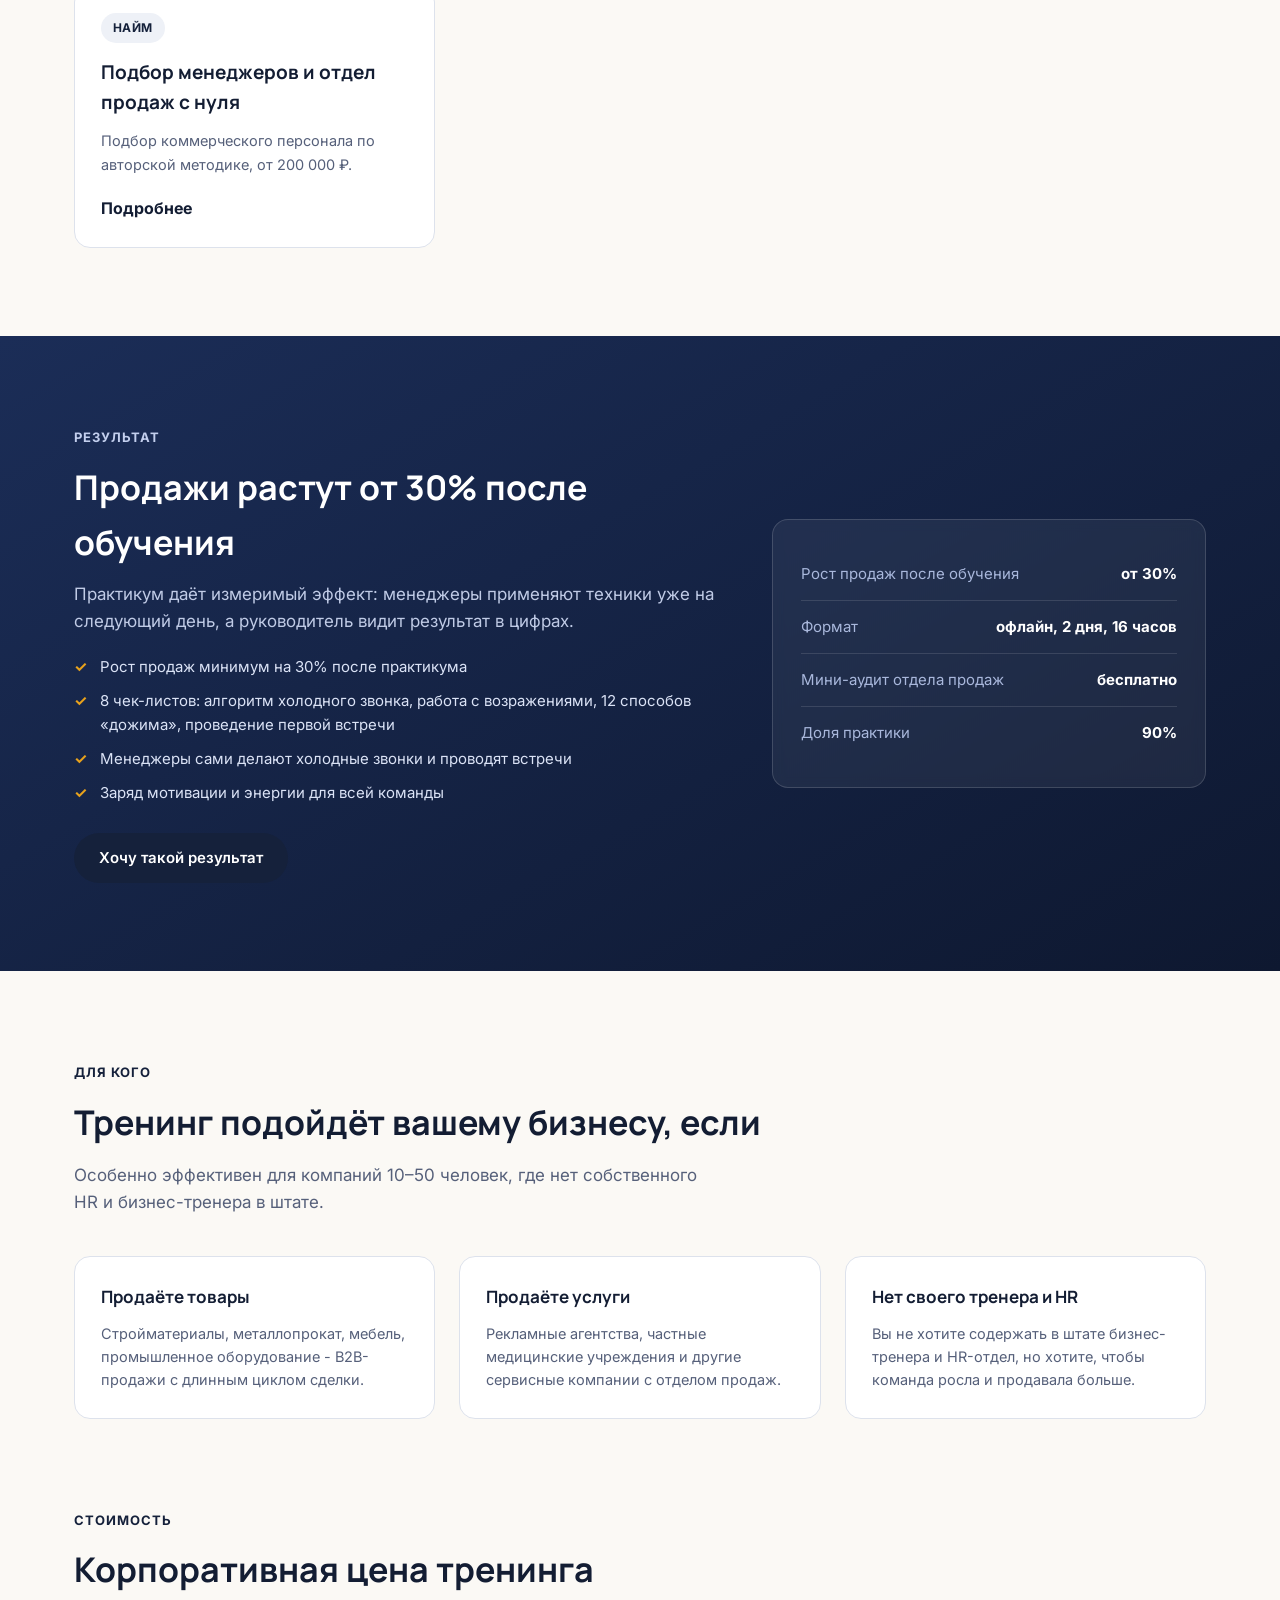
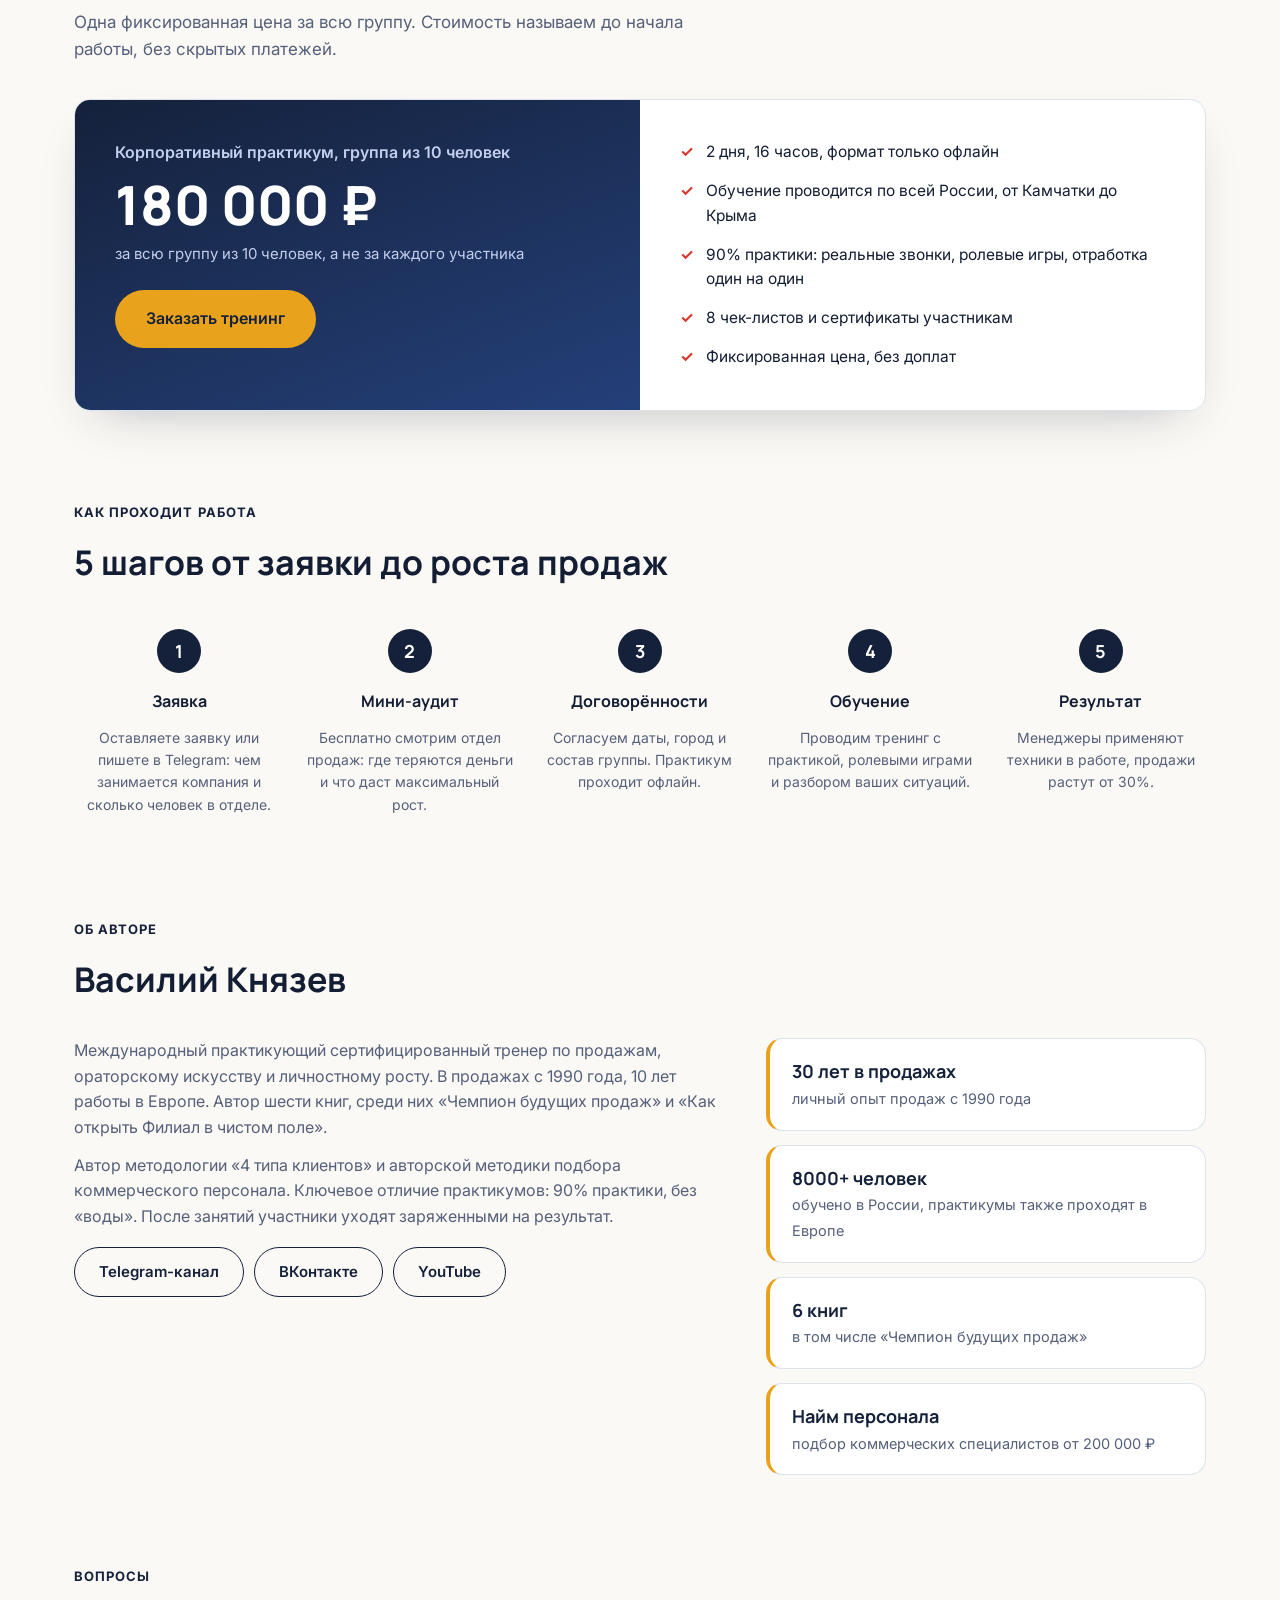
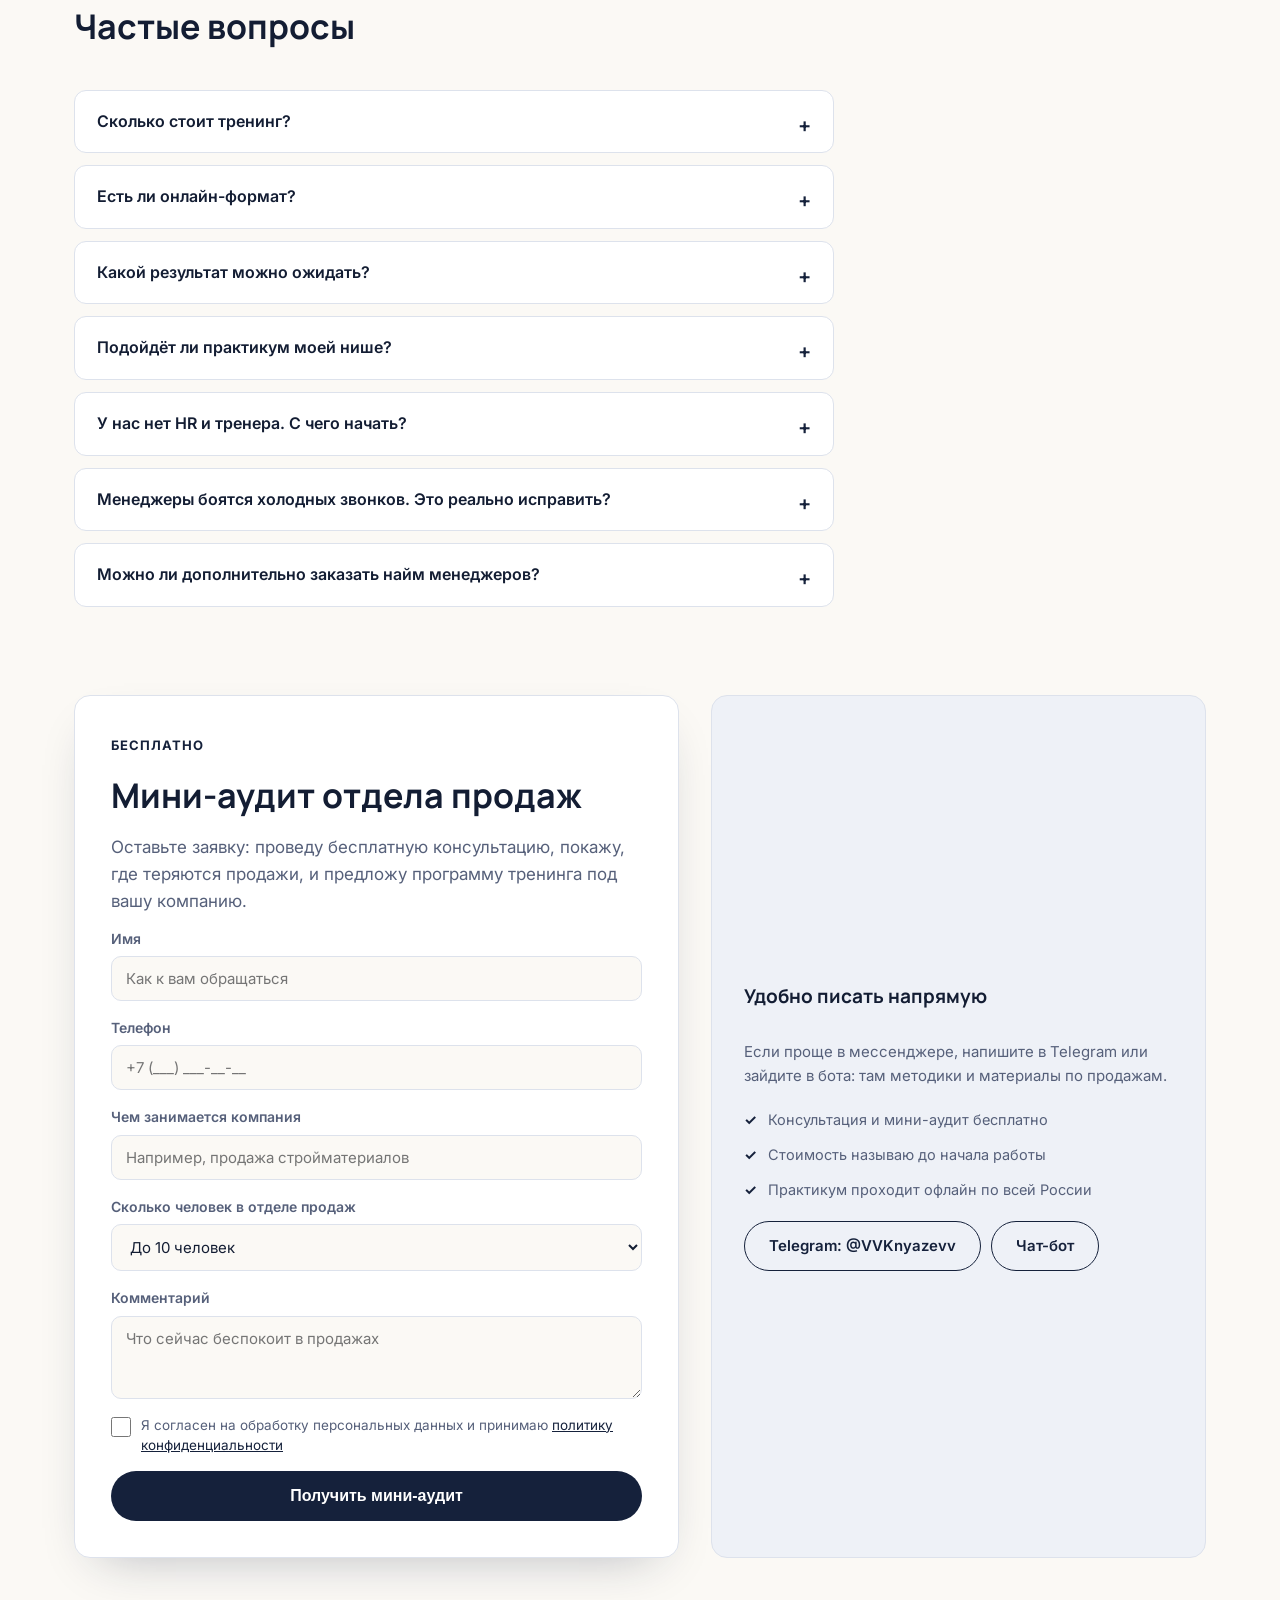
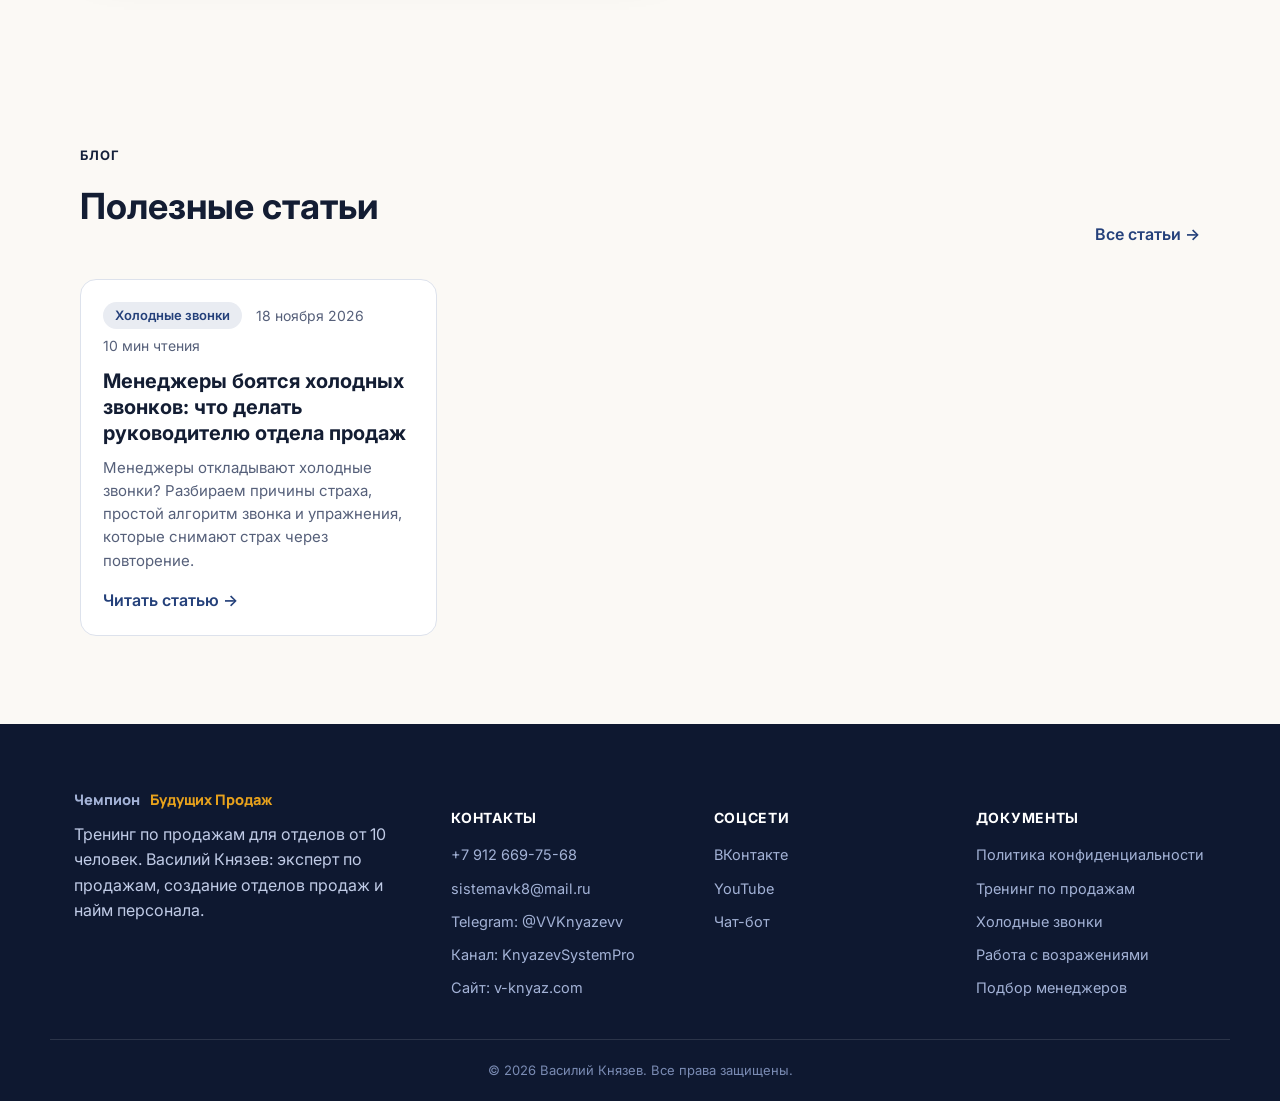
==== commit 11dd54aa: "Старт: SEO (страницы услуг, canonical, og, JSON-LD), галочка согласия, /project/ (карточки, QR-плака" ====
--- a/index.html
+++ b/index.html
@@ -5,8 +5,21 @@
 <meta name="viewport" content="width=device-width, initial-scale=1.0">
 <meta name="yandex-verification" content="fd7c98ec7025c0bc" />
 <meta name="google-site-verification" content="i7UEsWAXPJPXUD3cerpTBzCpi-P3EUckQ94JZLTC18M">
-<title>Чемпион Будущих Продаж — тренинг по продажам для отдела продаж | Василий Князев</title>
+<title>Тренинг по продажам для отдела продаж: Чемпион Будущих Продаж | Василий Князев</title>
 <meta name="description" content="Практикум «Чемпион Будущих Продаж» Василия Князева: 2 дня, 16 часов, офлайн, 90% практики. Холодные звонки, возражения, дожим, проведение встречи. Рост продаж от 30%. 180 000 ₽ за группу из 10 человек. Эксперт по продажам с 30-летним опытом, обучено более 8000 человек.">
+<link rel="canonical" href="https://vknyazevsystem.ru/">
+<meta name="robots" content="index, follow, max-image-preview:large">
+<meta property="og:type" content="website">
+<meta property="og:site_name" content="Чемпион Будущих Продаж">
+<meta property="og:title" content="Тренинг по продажам для отдела продаж: Чемпион Будущих Продаж | Василий Князев">
+<meta property="og:description" content="Двухдневный офлайн-практикум для отделов продаж: холодные звонки, возражения, встречи. 90% практики, рост продаж от 30%, 180 000 ₽ за группу из 10 человек.">
+<meta property="og:url" content="https://vknyazevsystem.ru/">
+<meta property="og:image" content="https://vknyazevsystem.ru/pyramid.png">
+<meta property="og:locale" content="ru_RU">
+<meta name="twitter:card" content="summary_large_image">
+<script type="application/ld+json">{"@context":"https://schema.org","@type":"ProfessionalService","@id":"https://vknyazevsystem.ru/#org","name":"Система Продаж Василия Князева","alternateName":"Чемпион Будущих Продаж","url":"https://vknyazevsystem.ru/","logo":"https://vknyazevsystem.ru/pyramid.png","image":"https://vknyazevsystem.ru/pyramid.png","telephone":"+79126697568","email":"sistemavk8@mail.ru","description":"Тренинги по продажам для отделов продаж, обучение менеджеров, подбор коммерческого персонала и создание отдела продаж. Работа с выездом к клиентам по всей России.","areaServed":{"@type":"Country","name":"Россия"},"founder":{"@type":"Person","name":"Василий Князев","jobTitle":"Эксперт по продажам, бизнес-тренер"},"sameAs":["https://t.me/KnyazevSystemPro","https://vk.ru/sistemasalesvk","https://youtube.com/@sistemasalesvasilyknyazev","https://yandex.ru/maps/org/sistema_prodazh_vasiliya_knyazeva/1112112841/"],"makesOffer":[{"@type":"Offer","url":"https://vknyazevsystem.ru/uslugi/trening-po-prodazham/","price":"180000","priceCurrency":"RUB","itemOffered":{"@type":"Service","name":"Корпоративный практикум по продажам, группа из 10 человек"}}]}</script>
+<script type="application/ld+json">{"@context":"https://schema.org","@type":"WebSite","@id":"https://vknyazevsystem.ru/#site","url":"https://vknyazevsystem.ru/","name":"Чемпион Будущих Продаж","inLanguage":"ru","publisher":{"@id":"https://vknyazevsystem.ru/#org"}}</script>
+<script type="application/ld+json">{"@context":"https://schema.org","@type":"FAQPage","mainEntity":[{"@type":"Question","name":"Сколько стоит тренинг?","acceptedAnswer":{"@type":"Answer","text":"Корпоративная цена практикума для группы из 10 человек составляет 180 000 ₽ за всю группу. Стоимость фиксируется до старта, дополнительных платежей нет."}},{"@type":"Question","name":"Есть ли онлайн-формат?","acceptedAnswer":{"@type":"Answer","text":"Нет. Практикум проходит только офлайн: 2 дня, 16 часов. Онлайн-формат это другой продукт, мы продаём очное обучение. Проводим по всей России, от Камчатки до Крыма."}},{"@type":"Question","name":"Какой результат можно ожидать?","acceptedAnswer":{"@type":"Answer","text":"После обучения продажи растут от 30%. Точный результат зависит от ниши, продукта и исходного состояния отдела, это мы разбираем на бесплатном мини-аудите."}},{"@type":"Question","name":"Подойдёт ли практикум моей нише?","acceptedAnswer":{"@type":"Answer","text":"Да. Навыки холодных звонков, выявления потребностей, презентации и работы с возражениями нужны в любой сфере: стройматериалы, металлопрокат, мебель, промышленное оборудование, услуги, частная медицина, реклама."}},{"@type":"Question","name":"У нас нет HR и тренера. С чего начать?","acceptedAnswer":{"@type":"Answer","text":"Именно для таких компаний тренинг и сделан. Начните с бесплатной консультации и мини-аудита: покажу, где отдел теряет деньги, и предложу план."}},{"@type":"Question","name":"Менеджеры боятся холодных звонков. Это реально исправить?","acceptedAnswer":{"@type":"Answer","text":"Да. На тренинге разбираем структуру звонка, отрабатываем её на практике и снимаем страх через повторение. Уже после занятий команда начинает звонить сама."}},{"@type":"Question","name":"Можно ли дополнительно заказать найм менеджеров?","acceptedAnswer":{"@type":"Answer","text":"Да. Помимо тренингов, подбираю и нанимаю коммерческий персонал и помогаю создать отдел продаж с нуля. Условия называю на консультации."}}]}</script>
 <link rel="preconnect" href="https://fonts.googleapis.com">
 <link rel="preconnect" href="https://fonts.gstatic.com" crossorigin>
 <link href="https://fonts.googleapis.com/css2?family=Manrope:wght@600;700;800&family=Inter:wght@400;500;600;700;800&display=swap" rel="stylesheet">
@@ -31,6 +44,7 @@
     <nav class="nav" id="nav">
       <a href="#pain">Проблемы</a>
       <a href="#program">Программа</a>
+      <a href="#uslugi">Услуги</a>
       <a href="#result">Результат</a>
       <a href="#price">Стоимость</a>
       <a href="#author">Об авторе</a>
@@ -67,8 +81,8 @@
           <img src="pyramid.png" alt="Чемпион на вершине: практикум Чемпион Будущих Продаж" width="961" height="697">
         </div>
         <div class="hero__card-body">
-          <p class="hero__card-quote">«Нанять, обучить и замотивировать отдел продаж можно системой. Я выстраиваю её под ваш бизнес — и цифры растут»</p>
-          <span class="hero__card-name">Василий Князев — эксперт по продажам, 30 лет в продажах</span>
+          <p class="hero__card-quote">«Нанять, обучить и замотивировать отдел продаж можно системой. Я выстраиваю её под ваш бизнес - и цифры растут»</p>
+          <span class="hero__card-name">Василий Князев - эксперт по продажам, 30 лет в продажах</span>
         </div>
       </div>
     </div>
@@ -88,7 +102,7 @@
         <div class="adv">
           <div class="adv__icon"><svg viewBox="0 0 24 24" fill="none"><path d="M21 12a8 8 0 01-11.6 7.1L4 20l1-4.6A8 8 0 1121 12z" stroke="currentColor" stroke-width="1.6" stroke-linejoin="round"/></svg></div>
           <h3>Возражения ставят в тупик</h3>
-          <p>«Дорого», «Мы подумаем», «Нам уже есть поставщик» — и менеджер сливается, не отработав ни одного.</p>
+          <p>«Дорого», «Мы подумаем», «Нам уже есть поставщик» - и менеджер сливается, не отработав ни одного.</p>
         </div>
         <div class="adv">
           <div class="adv__icon"><svg viewBox="0 0 24 24" fill="none"><path d="M5 4h4l2 5-2.5 1.5a11 11 0 005 5L15 13l5 2v4a1 1 0 01-1 1A16 16 0 014 5a1 1 0 011-1z" stroke="currentColor" stroke-width="1.6" stroke-linejoin="round"/></svg></div>
@@ -156,6 +170,20 @@
           <p>«Чемпионат по проведению встречи»: вы пришли к клиенту. В финале награждение: сертификаты, призы и награды.</p>
           <span class="service__price">день 2</span>
         </div>
+      </div>
+    </div>
+  </section>
+
+  <section class="services" id="uslugi" style="padding-top:0">
+    <div class="container">
+      <span class="section-tag">Услуги</span>
+      <h2>Чем могу помочь отделу продаж</h2>
+      <p class="section-lead">Основной продукт - практикум для команды. Отдельно можно посмотреть, как мы работаем с самыми частыми задачами.</p>
+      <div class="services-grid">
+        <a class="service" href="/uslugi/trening-po-prodazham/"><span class="service__badge">Практикум</span><h3>Тренинг по продажам для отдела</h3><p>2 дня, 16 часов, офлайн, 90% практики. 180 000 ₽ за группу из 10 человек.</p><span class="service__price">Подробнее</span></a>
+        <a class="service" href="/uslugi/holodnye-zvonki/"><span class="service__badge">Навык</span><h3>Обучение холодным звонкам</h3><p>Деловая игра, реальные звонки и «чемпионат по холодному звонку».</p><span class="service__price">Подробнее</span></a>
+        <a class="service" href="/uslugi/rabota-s-vozrazheniyami/"><span class="service__badge">Навык</span><h3>Работа с возражениями</h3><p>Ролевая игра в командах, два правила и способы обработки возражений.</p><span class="service__price">Подробнее</span></a>
+        <a class="service" href="/uslugi/podbor-menedzherov/"><span class="service__badge">Найм</span><h3>Подбор менеджеров и отдел продаж с нуля</h3><p>Подбор коммерческого персонала по авторской методике, от 200 000 ₽.</p><span class="service__price">Подробнее</span></a>
       </div>
     </div>
   </section>
@@ -191,7 +219,7 @@
       <div class="reviews-grid">
         <div class="review">
           <h3>Продаёте товары</h3>
-          <p>Стройматериалы, металлопрокат, мебель, промышленное оборудование — B2B-продажи с длинным циклом сделки.</p>
+          <p>Стройматериалы, металлопрокат, мебель, промышленное оборудование - B2B-продажи с длинным циклом сделки.</p>
         </div>
         <div class="review">
           <h3>Продаёте услуги</h3>
@@ -331,8 +359,11 @@
           <label>Комментарий
             <textarea name="comment" placeholder="Что сейчас беспокоит в продажах" rows="3"></textarea>
           </label>
+          <label class="form__consent">
+            <input type="checkbox" name="consent" value="yes" required>
+            <span>Я согласен на обработку персональных данных и принимаю <a href="privacy.html" target="_blank" rel="noopener">политику конфиденциальности</a></span>
+          </label>
           <button type="submit" class="btn btn--primary btn--lg">Получить мини-аудит</button>
-          <p class="form-note">Отправляя заявку, вы соглашаетесь с <a href="privacy.html">политикой конфиденциальности</a>.</p>
         </form>
       </div>
       <div class="info-card">
@@ -392,6 +423,10 @@
     <div class="footer__col">
       <h4>Документы</h4>
       <a href="privacy.html">Политика конфиденциальности</a>
+      <a href="/uslugi/trening-po-prodazham/">Тренинг по продажам</a>
+      <a href="/uslugi/holodnye-zvonki/">Холодные звонки</a>
+      <a href="/uslugi/rabota-s-vozrazheniyami/">Работа с возражениями</a>
+      <a href="/uslugi/podbor-menedzherov/">Подбор менеджеров</a>
     </div>
   </div>
   <div class="footer__bottom container">
--- a/styles.css
+++ b/styles.css
@@ -222,7 +222,7 @@
   .nav { gap: 16px; }
   .nav a { font-size: 14px; }
 }
-@media (max-width: 1100px) {
+@media (max-width: 1499px) {
   .nav { display: none; }
   .burger { display: flex; }
   .nav.is-open {
@@ -242,6 +242,7 @@
 }
 @media (max-width: 560px) {
   .header__phone { display: none; }
+  .header__actions .btn { display: none; }
   .hero h1 { font-size: 30px; }
   .adv-grid, .services-grid, .reviews-grid, .process-grid { grid-template-columns: 1fr; }
   .hero__stats { gap: 24px; }
@@ -282,3 +283,13 @@
 .hero__card-photo { padding: 0; height: auto; background: none; }
 .hero__card-photo img { width: 100%; height: 300px; object-fit: cover; object-position: center 30%; }
 @media (max-width: 560px) { .hero__card-photo img { height: 240px; } }
+
+/* consent checkbox + service cards as links */
+.form .form__consent { flex-direction: row; align-items: flex-start; gap: 10px; font-weight: 400; font-size: 13.5px; line-height: 1.5; cursor: pointer; }
+.form .form__consent input { width: 20px; height: 20px; min-width: 20px; margin: 2px 0 0; padding: 0; accent-color: var(--clr-accent-dark); }
+.form .form__consent a { color: var(--clr-accent-dark); text-decoration: underline; }
+a.service { color: inherit; transition: transform .18s ease, box-shadow .18s ease; }
+a.service:hover { transform: translateY(-3px); box-shadow: var(--shadow); }
+.header .header__inner { max-width: 1480px; }
+@media (max-width: 900px) { .header__phone { display: none; } }
+@media (max-width: 700px) { .header__actions .btn { display: none; } }
